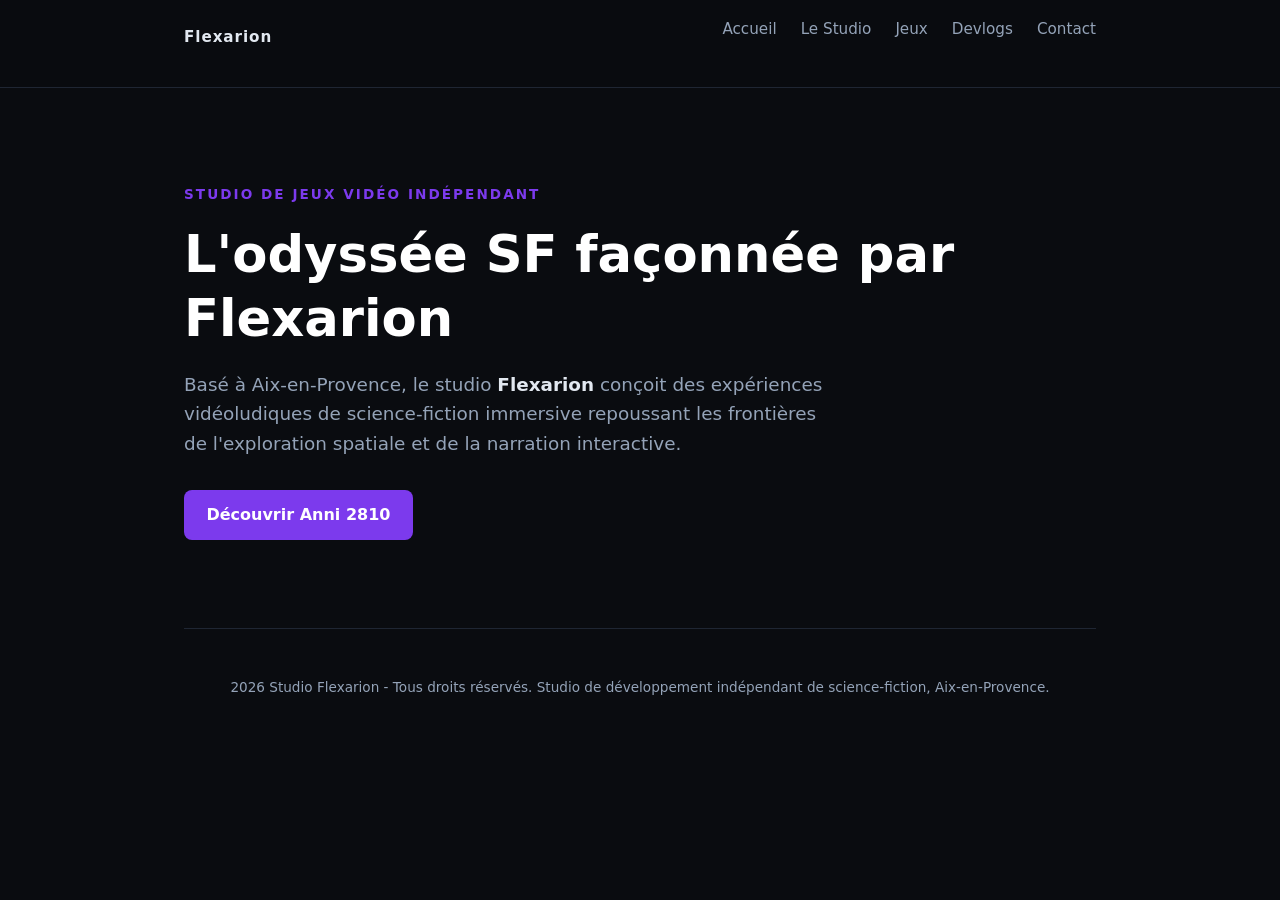
==== index.html @ 8319ff49 "Ajout Icone Lien Google" ====
<!DOCTYPE html>
<html lang="fr">
<head>
    <meta charset="UTF-8">
    <meta name="viewport" content="width=device-width, initial-scale=1.0">
    <script defer src="https://cloud.umami.is/script.js" data-website-id="3bf3efef-8e42-4990-b7cd-e7f1e8b1d31f"></script>
    <title>Flexarion | Studio Indépendant de Jeux Vidéo de Science-Fiction à Aix-en-Provence</title>
    <link rel="icon" type="image/x-icon" href="/favicon.ico" sizes="96x96>
    <link rel="apple-touch-icon" href="/favicon.ico">
    <meta name="description" content="Flexarion conçoit des expériences vidéoludiques de science-fiction immersive repoussant les frontières de l'exploration spatiale.">
    <script type="application/ld+json">
    {
    "@context": "https://schema.org",
    "@type": "Organization",
    "name": "Flexarion",
    "url": "https://flexarion-studio.fr",
    "description": "Studio indépendant de jeux vidéo de science-fiction basé à Aix-en-Provence.",
    "address": {
        "@type": "PostalAddress",
        "addressLocality": "Aix-en-Provence",
        "postalCode": "13100",
        "addressCountry": "FR"
    }
    }
</script>
    <link rel="stylesheet" href="style.css?v=1">
</head>
<body>

    <header>
        <nav>
            <p class="logo"><a href="index.html"><strong>Flexarion</strong></a></p>
            <ul>
                <li><a href="index.html">Accueil</a></li>
                <li><a href="studio.html">Le Studio</a></li>
                <li><a href="jeux.html">Jeux</a></li>
                <li><a href="devlogs.html">Devlogs</a></li>
                <li><a href="contact.html">Contact</a></li>
            </ul>
        </nav>
    </header>

    <main>
        <section id="accueil">
            <p class="tagline">Studio de jeux vidéo indépendant</p>
            <h1>L'odyssée SF façonnée par Flexarion</h1>
            <p>Basé à Aix-en-Provence, le studio <strong>Flexarion</strong> conçoit des expériences vidéoludiques de science-fiction immersive repoussant les frontières de l'exploration spatiale et de la narration interactive.</p>
            <p><a href="jeux.html" class="btn">Découvrir Anni 2810</a></p>
        </section>
    </main>

    <footer>
        <p>2026 Studio Flexarion - Tous droits réservés. Studio de développement indépendant de science-fiction, Aix-en-Provence.</p>
    </footer>

</body>
</html>
---- style.css ----
:root {
    --bg-dark: #0a0c10;
    --bg-surface: #12161f;
    --border-color: #1f2633;
    --text-main: #e2e8f0;
    --text-muted: #94a3b8;
    --accent: #7c3aed;         /* Violet foncé */
    --accent-hover: #6d28d9;   /* Nuance encore plus sombre au survol */
    --radius: 8px;
    --max-w: 960px;
}

* {
    box-sizing: border-box;
    margin: 0;
    padding: 0;
}

html {
    scroll-behavior: smooth;
}

body {
    background-color: var(--bg-dark);
    color: var(--text-main);
    font-family: system-ui, -apple-system, BlinkMacSystemFont, "Segoe UI", Roboto, sans-serif;
    line-height: 1.6;
}

/* Header & Navigation */
header {
    position: sticky;
    top: 0;
    background: rgba(10, 12, 16, 0.85);
    backdrop-filter: blur(8px);
    border-bottom: 1px solid var(--border-color);
    z-index: 100;
}

nav {
    max-width: var(--max-w);
    margin: 0 auto;
    padding: 1rem 1.5rem;
    display: flex;
    justify-content: space-between;
    align-items: center;
    flex-wrap: wrap;
    gap: 1rem;
}

.logo {
    letter-spacing: 0.05em;
    font-size: 1.15rem;
}

nav ul {
    display: flex;
    list-style: none;
    gap: 1.5rem;
}

nav a {
    color: var(--text-muted);
    text-decoration: none;
    font-size: 0.95rem;
    transition: color 0.2s ease;
}

nav a:hover {
    color: var(--accent);
}

/* Layout général */
main {
    max-width: var(--max-w);
    margin: 0 auto;
    padding: 0 1.5rem;
}

section {
    padding: 4.5rem 0;
    border-bottom: 1px solid var(--border-color);
}

h1, h2, h3, h4 {
    color: #fff;
    font-weight: 600;
    line-height: 1.25;
}

h2 {
    font-size: 1.85rem;
    margin-bottom: 2rem;
    letter-spacing: -0.01em;
}

h3 {
    font-size: 1.3rem;
    margin-bottom: 0.75rem;
}

h4 {
    font-size: 1.05rem;
    margin: 1.5rem 0 0.5rem;
}

p {
    color: var(--text-muted);
    margin-bottom: 1rem;
}

p strong {
    color: var(--text-main);
}

ul {
    color: var(--text-muted);
    padding-left: 1.25rem;
    margin-bottom: 1.5rem;
}

li {
    margin-bottom: 0.35rem;
}

li strong {
    color: var(--text-main);
}

/* Hero Section (#accueil) */
#accueil {
    padding: 6rem 0 4.5rem;
}

.tagline {
    text-transform: uppercase;
    font-size: 0.85rem;
    letter-spacing: 0.15em;
    color: var(--accent);
    font-weight: 600;
}

#accueil h1 {
    font-size: clamp(2.2rem, 5vw, 3.2rem);
    margin: 0.5rem 0 1.25rem;
}

#accueil p:nth-of-type(2) {
    font-size: 1.15rem;
    max-width: 650px;
    margin-bottom: 2rem;
}

/* Boutons */
.btn {
    display: inline-block;
    background-color: var(--accent);
    color: #ffffff;
    font-weight: 600;
    padding: 0.75rem 1.4rem;
    border-radius: var(--radius);
    text-decoration: none;
    transition: background-color 0.2s ease, transform 0.15s ease;
}

.btn:hover {
    background-color: var(--accent-hover);
    transform: translateY(-1px);
}

/* Grilles & Cartes */
.grid {
    display: grid;
    grid-template-columns: repeat(auto-fit, minmax(280px, 1fr));
    gap: 1.5rem;
}

.card {
    background-color: var(--bg-surface);
    border: 1px solid var(--border-color);
    border-radius: var(--radius);
    padding: 1.75rem;
}

.card-stack {
    margin-bottom: 1.5rem;
}

/* Devlogs */
#devlogs article header {
    position: static;
    background: transparent;
    border: none;
    padding: 0;
    margin-bottom: 0.75rem;
}

#devlogs small {
    color: var(--accent);
    font-size: 0.8rem;
    text-transform: uppercase;
    letter-spacing: 0.05em;
}

/* Footer */
footer {
    max-width: var(--max-w);
    margin: 0 auto;
    padding: 3rem 1.5rem;
    text-align: center;
    font-size: 0.85rem;
}

.logo a {
    color: inherit;
    text-decoration: none;
}
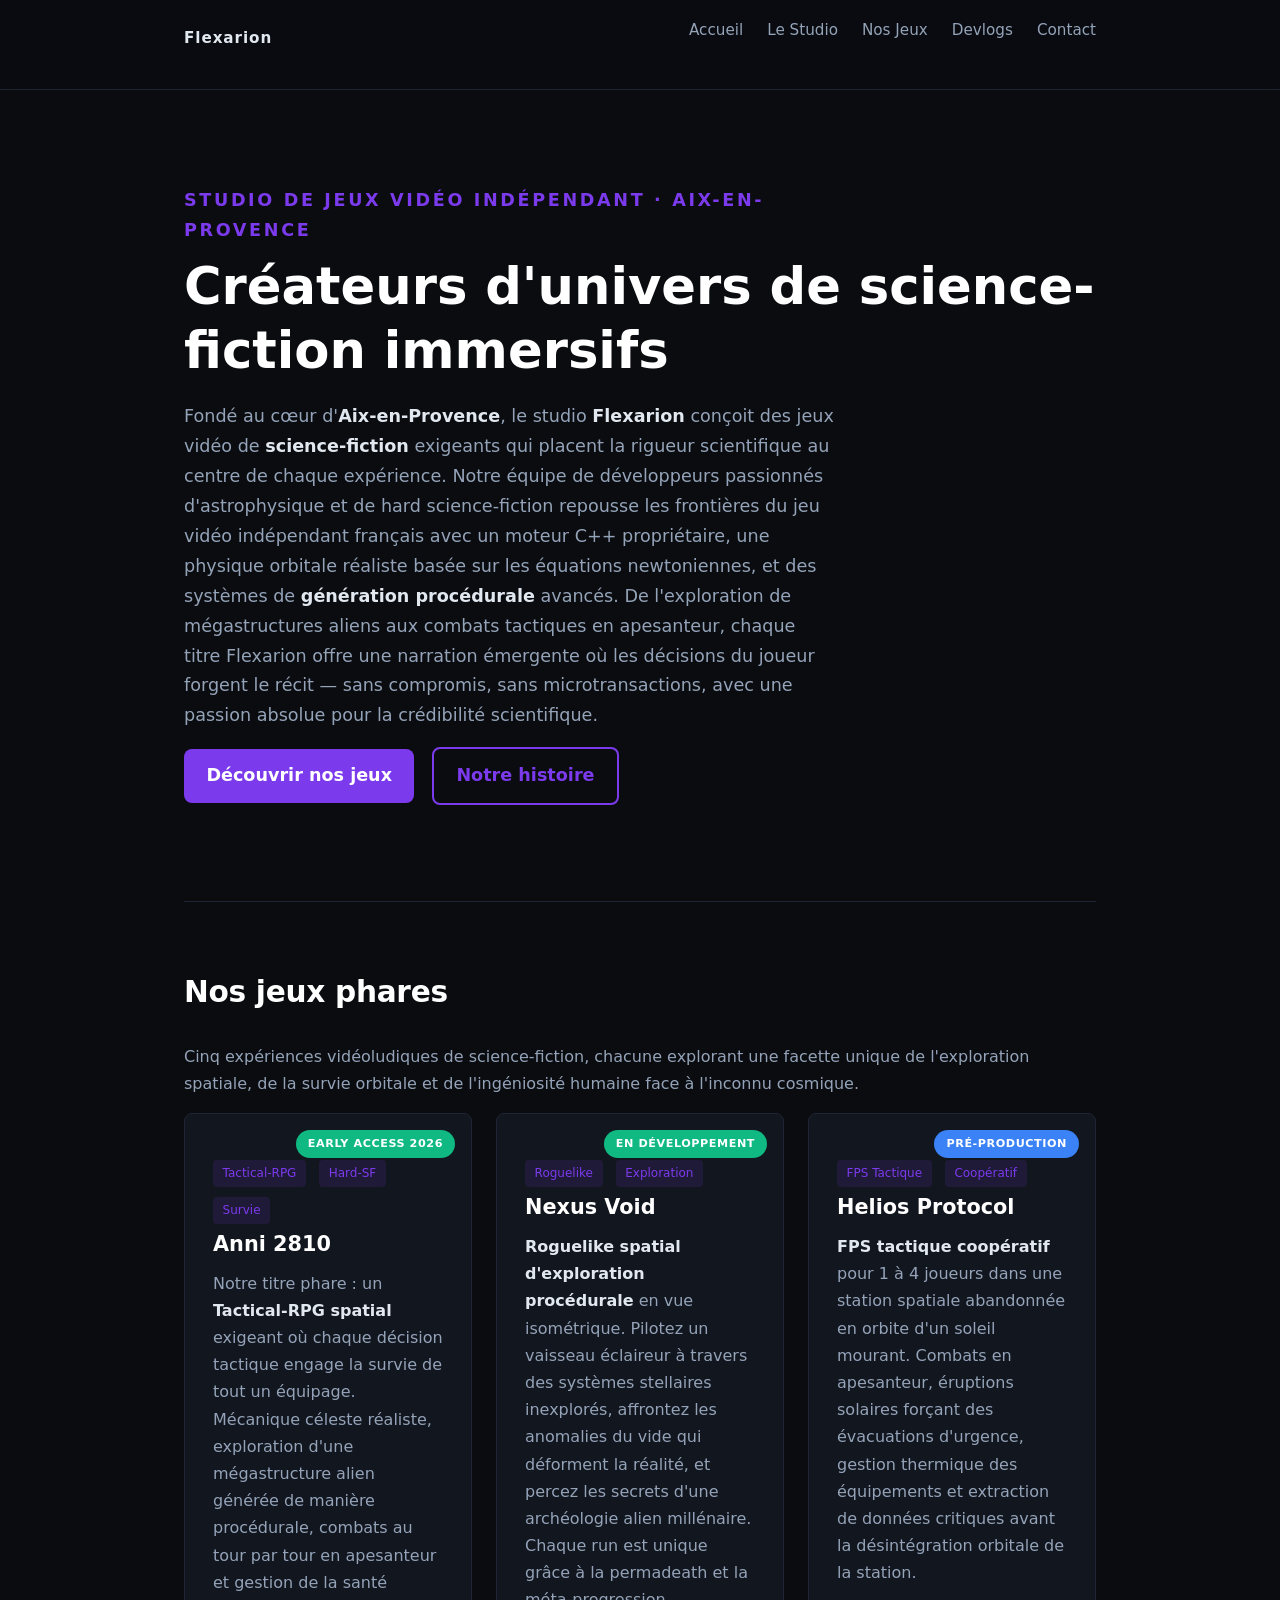
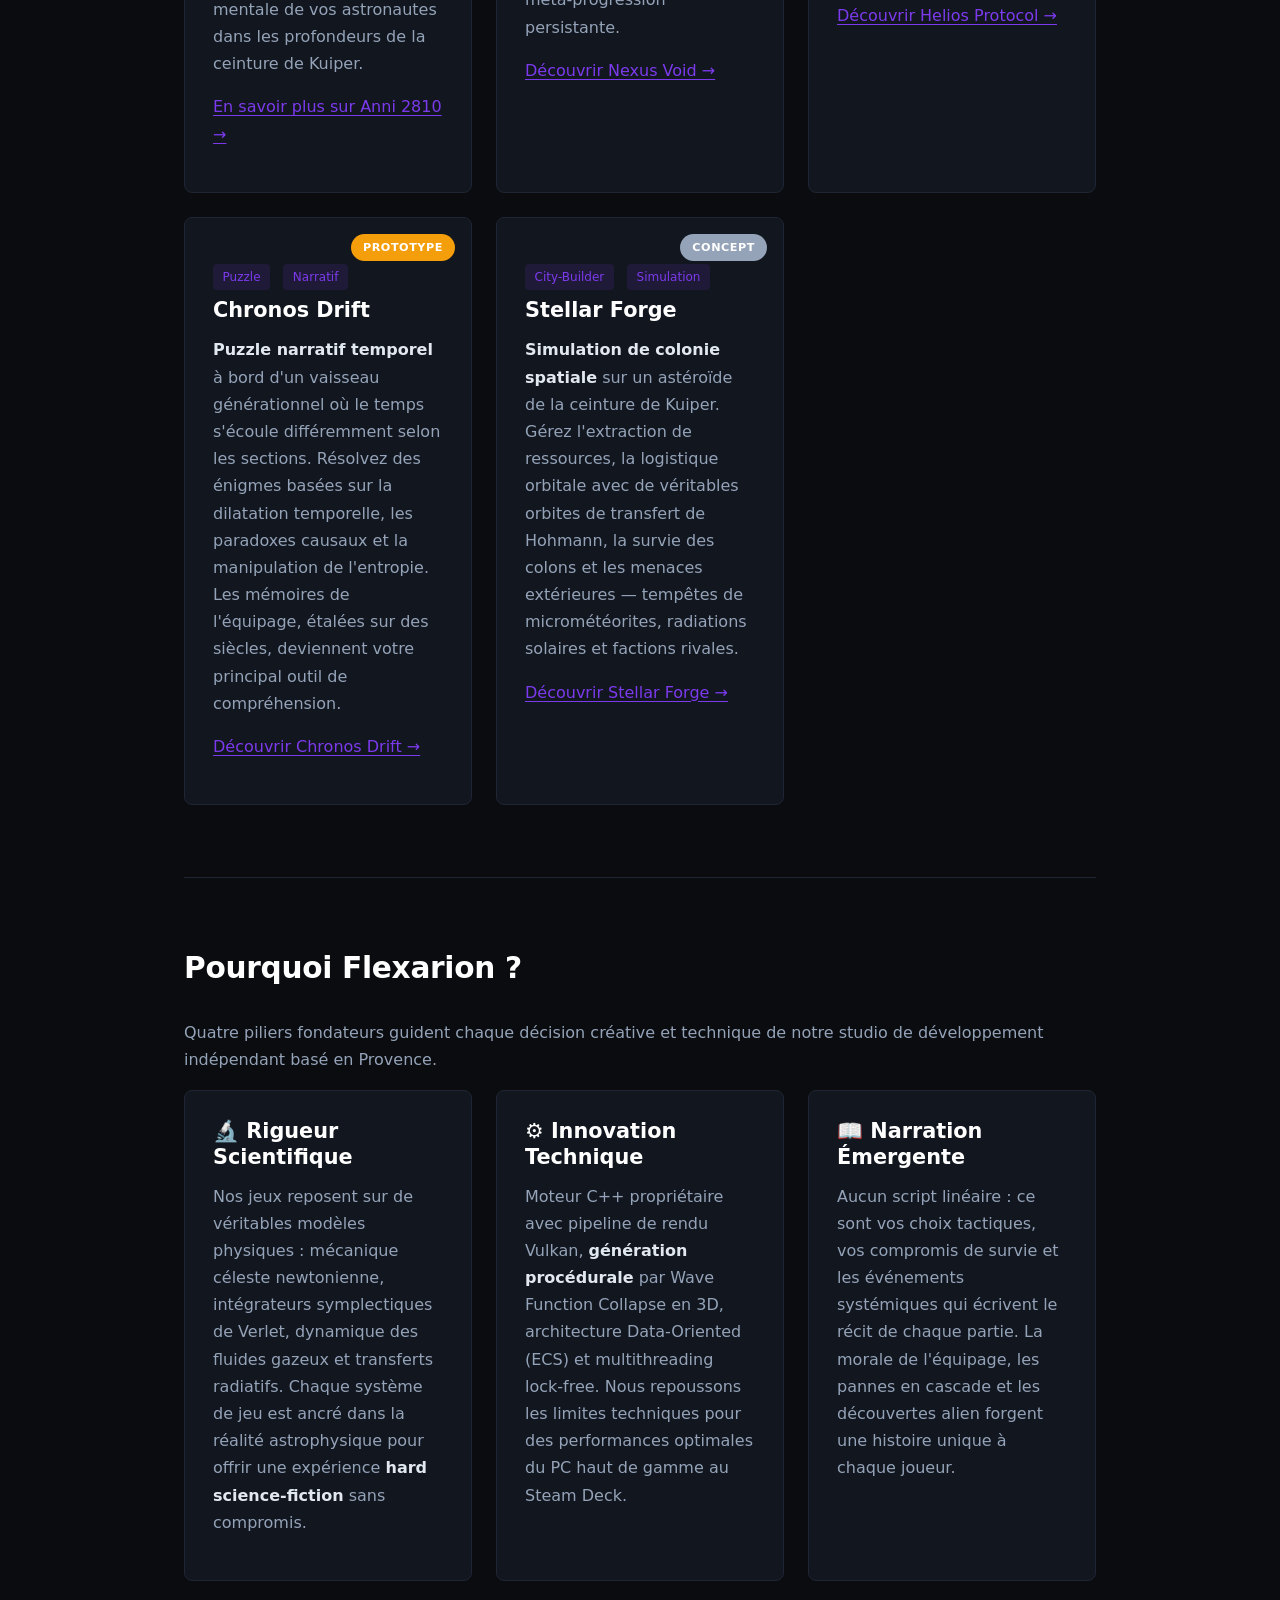
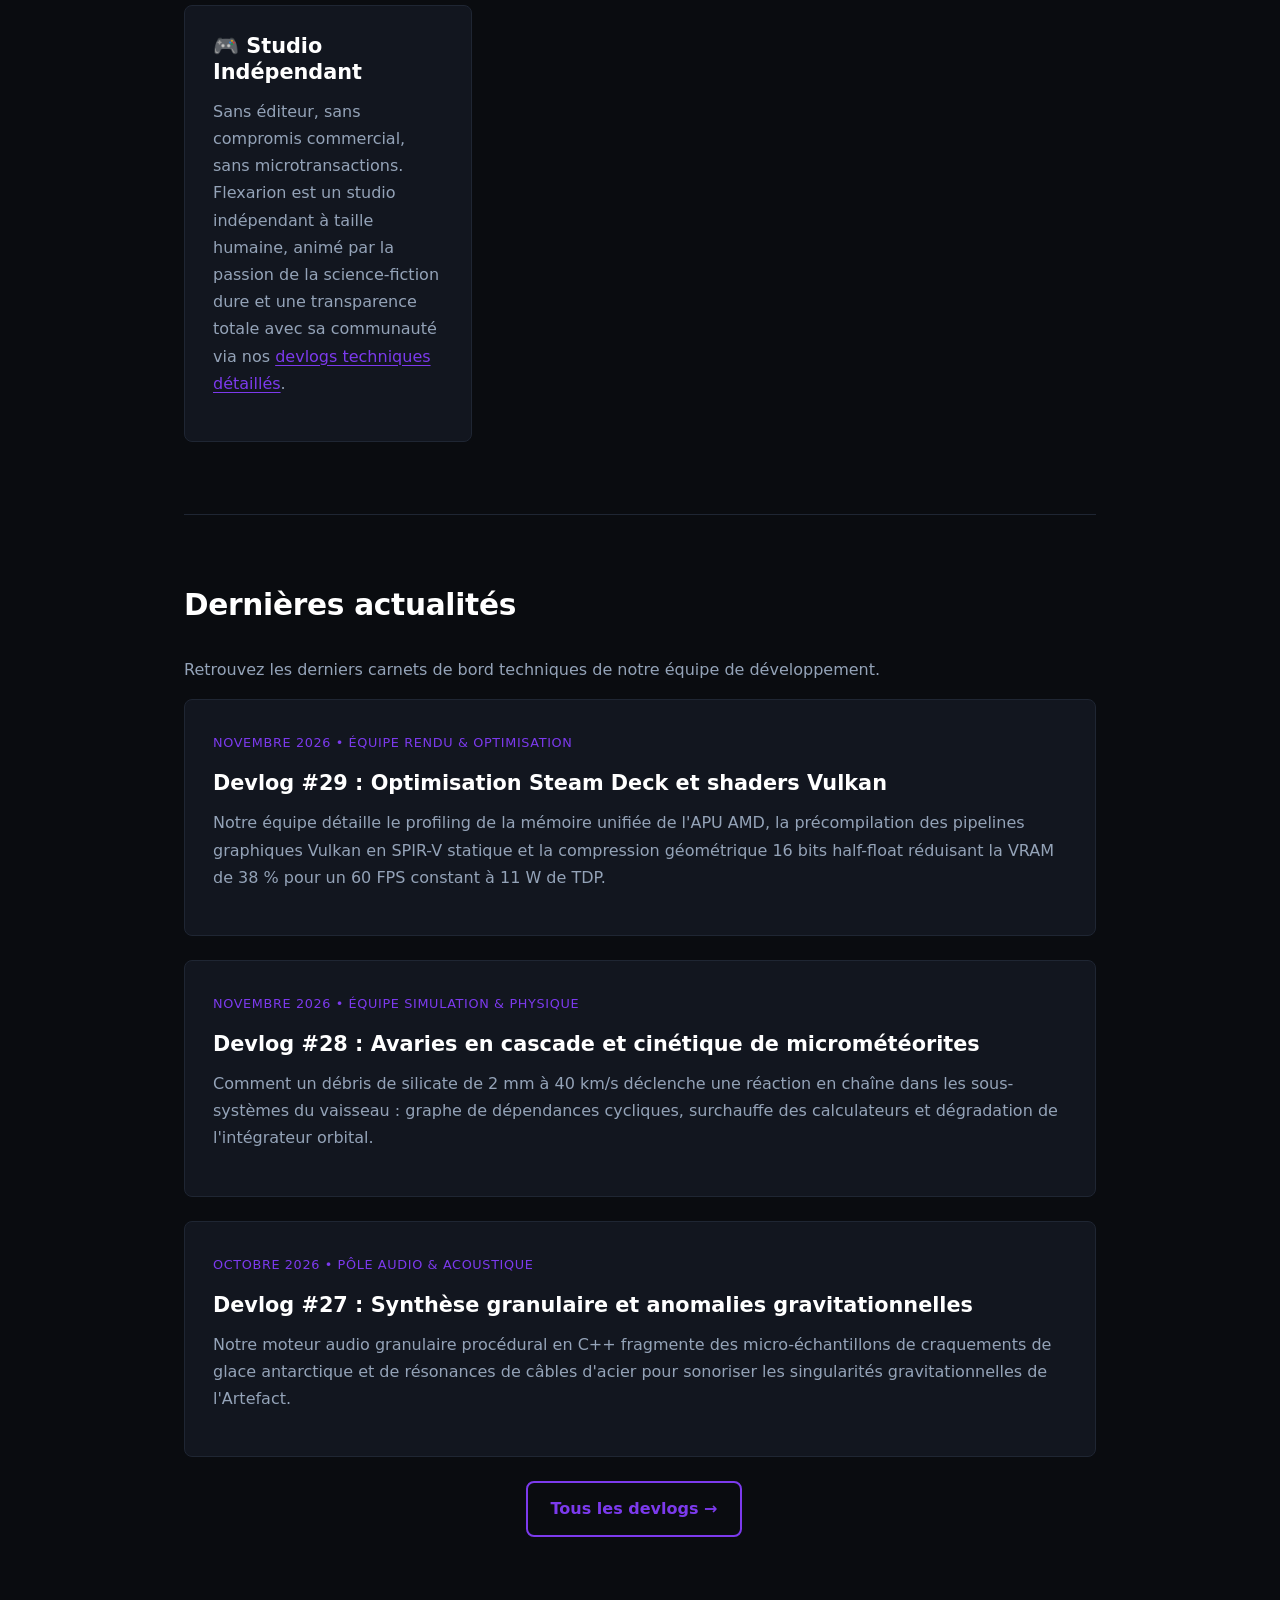
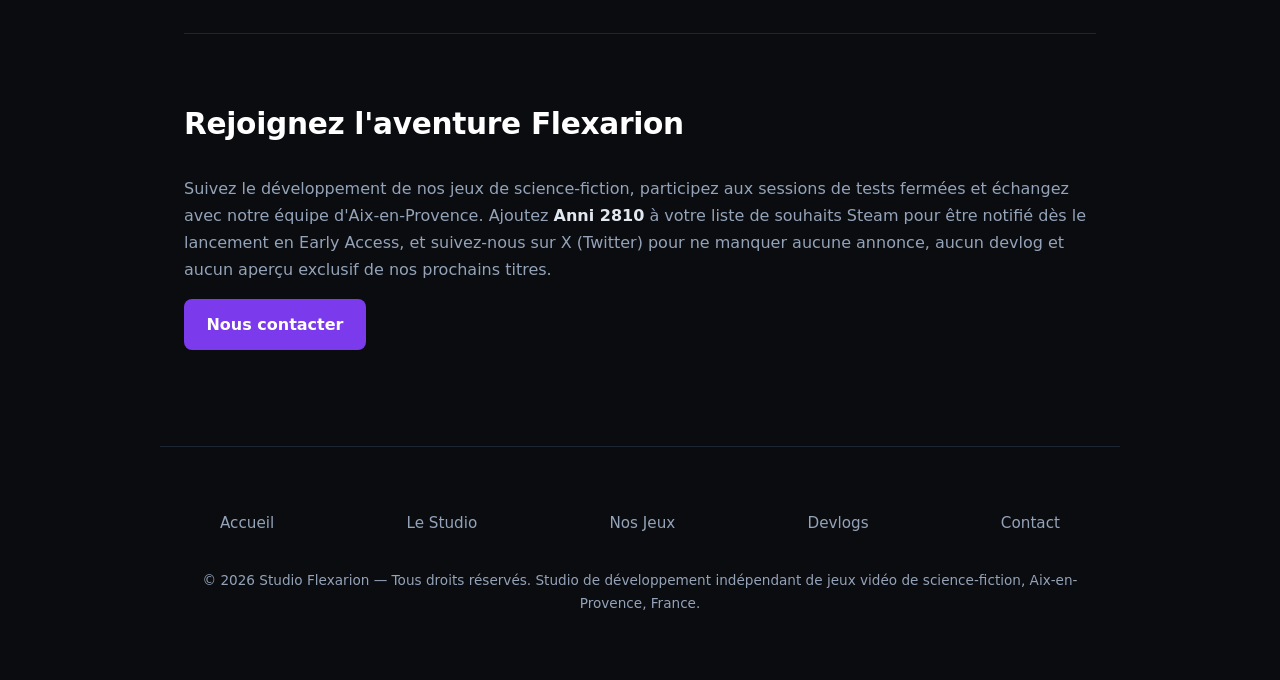
==== commit 231903ae: "Projet Oblitération PHASE II" ====
--- a/index.html
+++ b/index.html
@@ -4,36 +4,79 @@
     <meta charset="UTF-8">
     <meta name="viewport" content="width=device-width, initial-scale=1.0">
     <script defer src="https://cloud.umami.is/script.js" data-website-id="3bf3efef-8e42-4990-b7cd-e7f1e8b1d31f"></script>
-    <title>Flexarion | Studio Indépendant de Jeux Vidéo de Science-Fiction à Aix-en-Provence</title>
-    <link rel="icon" type="image/x-icon" href="/favicon.ico" sizes="96x96>
-    <link rel="apple-touch-icon" href="/favicon.ico">
-    <meta name="description" content="Flexarion conçoit des expériences vidéoludiques de science-fiction immersive repoussant les frontières de l'exploration spatiale.">
+    <title>Flexarion | Studio Indépendant de Jeux Vidéo Science-Fiction | Aix-en-Provence</title>
+    <link rel="icon" type="image/png" href="assets/images/favicon.png">
+    <meta name="description" content="Flexarion est un studio indépendant de jeux vidéo de science-fiction basé à Aix-en-Provence. Découvrez Anni 2810, Nexus Void, Helios Protocol et nos autres jeux Hard-SF.">
+    <meta property="og:title" content="Flexarion | Studio Indépendant de Jeux Vidéo Science-Fiction">
+    <meta property="og:description" content="Studio indépendant français créant des jeux vidéo de science-fiction immersifs avec physique réaliste et génération procédurale.">
+    <meta property="og:type" content="website">
+    <meta property="og:url" content="https://flexarion-studio.fr/">
+    <meta property="og:image" content="https://flexarion-studio.fr/assets/images/screenshot.jpg">
+    <meta property="og:locale" content="fr_FR">
+    <meta property="og:site_name" content="Flexarion">
+    <meta name="twitter:card" content="summary_large_image">
+    <meta name="twitter:title" content="Flexarion | Studio Indépendant de Jeux Vidéo Science-Fiction">
+    <meta name="twitter:description" content="Studio indépendant français créant des jeux de science-fiction immersifs. Physique réaliste, narration émergente, Aix-en-Provence.">
+    <meta name="twitter:image" content="https://flexarion-studio.fr/assets/images/screenshot.jpg">
     <script type="application/ld+json">
+    [{
+        "@context": "https://schema.org",
+        "@type": "Organization",
+        "name": "Flexarion",
+        "url": "https://flexarion-studio.fr",
+        "logo": "https://flexarion-studio.fr/assets/images/favicon.png",
+        "description": "Studio indépendant de jeux vidéo de science-fiction basé à Aix-en-Provence, France.",
+        "address": {
+            "@type": "PostalAddress",
+            "addressLocality": "Aix-en-Provence",
+            "postalCode": "13100",
+            "addressCountry": "FR"
+        },
+        "sameAs": ["https://twitter.com/FlexarionStudio"],
+        "contactPoint": {
+            "@type": "ContactPoint",
+            "email": "contact@flexarion-studio.fr",
+            "contactType": "customer service"
+        }
+    },
     {
-    "@context": "https://schema.org",
-    "@type": "Organization",
-    "name": "Flexarion",
-    "url": "https://flexarion-studio.fr",
-    "description": "Studio indépendant de jeux vidéo de science-fiction basé à Aix-en-Provence.",
-    "address": {
-        "@type": "PostalAddress",
-        "addressLocality": "Aix-en-Provence",
-        "postalCode": "13100",
-        "addressCountry": "FR"
-    }
-    }
-</script>
-    <link rel="stylesheet" href="style.css?v=1">
+        "@context": "https://schema.org",
+        "@type": "WebSite",
+        "name": "Flexarion",
+        "url": "https://flexarion-studio.fr",
+        "potentialAction": {
+            "@type": "SearchAction",
+            "target": "https://flexarion-studio.fr/?q={search_term_string}",
+            "query-input": "required name=search_term_string"
+        }
+    },
+    {
+        "@context": "https://schema.org",
+        "@type": "ItemList",
+        "name": "Jeux Flexarion",
+        "itemListElement": [
+            {"@type": "ListItem", "position": 1, "name": "Anni 2810", "url": "https://flexarion-studio.fr/jeux.html#anni-2810"},
+            {"@type": "ListItem", "position": 2, "name": "Nexus Void", "url": "https://flexarion-studio.fr/jeux.html#nexus-void"},
+            {"@type": "ListItem", "position": 3, "name": "Helios Protocol", "url": "https://flexarion-studio.fr/jeux.html#helios-protocol"},
+            {"@type": "ListItem", "position": 4, "name": "Chronos Drift", "url": "https://flexarion-studio.fr/jeux.html#chronos-drift"},
+            {"@type": "ListItem", "position": 5, "name": "Stellar Forge", "url": "https://flexarion-studio.fr/jeux.html#stellar-forge"}
+        ]
+    }]
+    </script>
+    <link rel="stylesheet" href="assets/stylesheets/style.css?v=3">
+    <link rel="canonical" href="https://flexarion-studio.fr/">
+    <link rel="alternate" hreflang="fr-fr" href="https://flexarion-studio.fr/">
 </head>
 <body>
 
     <header>
         <nav>
             <p class="logo"><a href="index.html"><strong>Flexarion</strong></a></p>
+            <button class="menu-toggle" aria-label="Menu" aria-expanded="false"><span></span><span></span><span></span></button>
             <ul>
                 <li><a href="index.html">Accueil</a></li>
                 <li><a href="studio.html">Le Studio</a></li>
-                <li><a href="jeux.html">Jeux</a></li>
+                <li><a href="jeux.html">Nos Jeux</a></li>
                 <li><a href="devlogs.html">Devlogs</a></li>
                 <li><a href="contact.html">Contact</a></li>
             </ul>
@@ -41,17 +84,141 @@
     </header>
 
     <main>
+        <!-- ═══════ HERO ═══════ -->
         <section id="accueil">
-            <p class="tagline">Studio de jeux vidéo indépendant</p>
-            <h1>L'odyssée SF façonnée par Flexarion</h1>
-            <p>Basé à Aix-en-Provence, le studio <strong>Flexarion</strong> conçoit des expériences vidéoludiques de science-fiction immersive repoussant les frontières de l'exploration spatiale et de la narration interactive.</p>
-            <p><a href="jeux.html" class="btn">Découvrir Anni 2810</a></p>
+            <p class="tagline">Studio de jeux vidéo indépendant · Aix-en-Provence</p>
+            <h1>Créateurs d'univers de science-fiction immersifs</h1>
+            <p>Fondé au cœur d'<strong>Aix-en-Provence</strong>, le studio <strong>Flexarion</strong> conçoit des jeux vidéo de <strong>science-fiction</strong> exigeants qui placent la rigueur scientifique au centre de chaque expérience. Notre équipe de développeurs passionnés d'astrophysique et de hard science-fiction repousse les frontières du jeu vidéo indépendant français avec un moteur C++ propriétaire, une physique orbitale réaliste basée sur les équations newtoniennes, et des systèmes de <strong>génération procédurale</strong> avancés. De l'exploration de mégastructures aliens aux combats tactiques en apesanteur, chaque titre Flexarion offre une narration émergente où les décisions du joueur forgent le récit — sans compromis, sans microtransactions, avec une passion absolue pour la crédibilité scientifique.</p>
+            <p>
+                <a href="jeux.html" class="btn">Découvrir nos jeux</a>
+                <a href="studio.html" class="btn btn-secondary">Notre histoire</a>
+            </p>
+        </section>
+
+        <!-- ═══════ JEUX PHARES ═══════ -->
+        <section id="jeux-phares">
+            <h2>Nos jeux phares</h2>
+            <p>Cinq expériences vidéoludiques de science-fiction, chacune explorant une facette unique de l'exploration spatiale, de la survie orbitale et de l'ingéniosité humaine face à l'inconnu cosmique.</p>
+            <div class="grid">
+
+                <article class="card game-card">
+                    <span class="status-badge" style="background:var(--success)">Early Access 2026</span>
+                    <span class="genre-tag">Tactical-RPG</span>
+                    <span class="genre-tag">Hard-SF</span>
+                    <span class="genre-tag">Survie</span>
+                    <h3>Anni 2810</h3>
+                    <p>Notre titre phare : un <strong>Tactical-RPG spatial</strong> exigeant où chaque décision tactique engage la survie de tout un équipage. Mécanique céleste réaliste, exploration d'une mégastructure alien générée de manière procédurale, combats au tour par tour en apesanteur et gestion de la santé mentale de vos astronautes dans les profondeurs de la ceinture de Kuiper.</p>
+                    <p><a href="jeux.html#anni-2810">En savoir plus sur Anni 2810 →</a></p>
+                </article>
+
+                <article class="card game-card">
+                    <span class="status-badge" style="background:var(--success)">En développement</span>
+                    <span class="genre-tag">Roguelike</span>
+                    <span class="genre-tag">Exploration</span>
+                    <h3>Nexus Void</h3>
+                    <p><strong>Roguelike spatial d'exploration procédurale</strong> en vue isométrique. Pilotez un vaisseau éclaireur à travers des systèmes stellaires inexplorés, affrontez les anomalies du vide qui déforment la réalité, et percez les secrets d'une archéologie alien millénaire. Chaque run est unique grâce à la permadeath et la méta-progression persistante.</p>
+                    <p><a href="jeux.html#nexus-void">Découvrir Nexus Void →</a></p>
+                </article>
+
+                <article class="card game-card">
+                    <span class="status-badge" style="background:var(--info)">Pré-production</span>
+                    <span class="genre-tag">FPS Tactique</span>
+                    <span class="genre-tag">Coopératif</span>
+                    <h3>Helios Protocol</h3>
+                    <p><strong>FPS tactique coopératif</strong> pour 1 à 4 joueurs dans une station spatiale abandonnée en orbite d'un soleil mourant. Combats en apesanteur, éruptions solaires forçant des évacuations d'urgence, gestion thermique des équipements et extraction de données critiques avant la désintégration orbitale de la station.</p>
+                    <p><a href="jeux.html#helios-protocol">Découvrir Helios Protocol →</a></p>
+                </article>
+
+                <article class="card game-card">
+                    <span class="status-badge" style="background:var(--warning)">Prototype</span>
+                    <span class="genre-tag">Puzzle</span>
+                    <span class="genre-tag">Narratif</span>
+                    <h3>Chronos Drift</h3>
+                    <p><strong>Puzzle narratif temporel</strong> à bord d'un vaisseau générationnel où le temps s'écoule différemment selon les sections. Résolvez des énigmes basées sur la dilatation temporelle, les paradoxes causaux et la manipulation de l'entropie. Les mémoires de l'équipage, étalées sur des siècles, deviennent votre principal outil de compréhension.</p>
+                    <p><a href="jeux.html#chronos-drift">Découvrir Chronos Drift →</a></p>
+                </article>
+
+                <article class="card game-card">
+                    <span class="status-badge" style="background:var(--text-muted)">Concept</span>
+                    <span class="genre-tag">City-Builder</span>
+                    <span class="genre-tag">Simulation</span>
+                    <h3>Stellar Forge</h3>
+                    <p><strong>Simulation de colonie spatiale</strong> sur un astéroïde de la ceinture de Kuiper. Gérez l'extraction de ressources, la logistique orbitale avec de véritables orbites de transfert de Hohmann, la survie des colons et les menaces extérieures — tempêtes de micrométéorites, radiations solaires et factions rivales.</p>
+                    <p><a href="jeux.html#stellar-forge">Découvrir Stellar Forge →</a></p>
+                </article>
+
+            </div>
+        </section>
+
+        <!-- ═══════ POURQUOI FLEXARION ═══════ -->
+        <section id="pourquoi-flexarion">
+            <h2>Pourquoi Flexarion ?</h2>
+            <p>Quatre piliers fondateurs guident chaque décision créative et technique de notre studio de développement indépendant basé en Provence.</p>
+            <div class="grid">
+                <article class="card">
+                    <h3>🔬 Rigueur Scientifique</h3>
+                    <p>Nos jeux reposent sur de véritables modèles physiques : mécanique céleste newtonienne, intégrateurs symplectiques de Verlet, dynamique des fluides gazeux et transferts radiatifs. Chaque système de jeu est ancré dans la réalité astrophysique pour offrir une expérience <strong>hard science-fiction</strong> sans compromis.</p>
+                </article>
+                <article class="card">
+                    <h3>⚙️ Innovation Technique</h3>
+                    <p>Moteur C++ propriétaire avec pipeline de rendu Vulkan, <strong>génération procédurale</strong> par Wave Function Collapse en 3D, architecture Data-Oriented (ECS) et multithreading lock-free. Nous repoussons les limites techniques pour des performances optimales du PC haut de gamme au Steam Deck.</p>
+                </article>
+                <article class="card">
+                    <h3>📖 Narration Émergente</h3>
+                    <p>Aucun script linéaire : ce sont vos choix tactiques, vos compromis de survie et les événements systémiques qui écrivent le récit de chaque partie. La morale de l'équipage, les pannes en cascade et les découvertes alien forgent une histoire unique à chaque joueur.</p>
+                </article>
+                <article class="card">
+                    <h3>🎮 Studio Indépendant</h3>
+                    <p>Sans éditeur, sans compromis commercial, sans microtransactions. Flexarion est un studio indépendant à taille humaine, animé par la passion de la science-fiction dure et une transparence totale avec sa communauté via nos <a href="devlogs.html">devlogs techniques détaillés</a>.</p>
+                </article>
+            </div>
+        </section>
+
+        <!-- ═══════ ACTUALITÉS ═══════ -->
+        <section id="actualites">
+            <h2>Dernières actualités</h2>
+            <p>Retrouvez les derniers carnets de bord techniques de notre équipe de développement.</p>
+
+            <article class="card card-stack">
+                <p><small class="text-accent" style="text-transform:uppercase;letter-spacing:0.05em;font-size:0.8rem">Novembre 2026 • Équipe Rendu & Optimisation</small></p>
+                <h3>Devlog #29 : Optimisation Steam Deck et shaders Vulkan</h3>
+                <p>Notre équipe détaille le profiling de la mémoire unifiée de l'APU AMD, la précompilation des pipelines graphiques Vulkan en SPIR-V statique et la compression géométrique 16 bits half-float réduisant la VRAM de 38 % pour un 60 FPS constant à 11 W de TDP.</p>
+            </article>
+
+            <article class="card card-stack">
+                <p><small class="text-accent" style="text-transform:uppercase;letter-spacing:0.05em;font-size:0.8rem">Novembre 2026 • Équipe Simulation & Physique</small></p>
+                <h3>Devlog #28 : Avaries en cascade et cinétique de micrométéorites</h3>
+                <p>Comment un débris de silicate de 2 mm à 40 km/s déclenche une réaction en chaîne dans les sous-systèmes du vaisseau : graphe de dépendances cycliques, surchauffe des calculateurs et dégradation de l'intégrateur orbital.</p>
+            </article>
+
+            <article class="card card-stack">
+                <p><small class="text-accent" style="text-transform:uppercase;letter-spacing:0.05em;font-size:0.8rem">Octobre 2026 • Pôle Audio & Acoustique</small></p>
+                <h3>Devlog #27 : Synthèse granulaire et anomalies gravitationnelles</h3>
+                <p>Notre moteur audio granulaire procédural en C++ fragmente des micro-échantillons de craquements de glace antarctique et de résonances de câbles d'acier pour sonoriser les singularités gravitationnelles de l'Artefact.</p>
+            </article>
+
+            <p class="text-center"><a href="devlogs.html" class="btn btn-secondary">Tous les devlogs →</a></p>
+        </section>
+
+        <!-- ═══════ REJOINDRE ═══════ -->
+        <section id="rejoindre">
+            <h2>Rejoignez l'aventure Flexarion</h2>
+            <p>Suivez le développement de nos jeux de science-fiction, participez aux sessions de tests fermées et échangez avec notre équipe d'Aix-en-Provence. Ajoutez <strong>Anni 2810</strong> à votre liste de souhaits Steam pour être notifié dès le lancement en Early Access, et suivez-nous sur X (Twitter) pour ne manquer aucune annonce, aucun devlog et aucun aperçu exclusif de nos prochains titres.</p>
+            <p><a href="contact.html" class="btn">Nous contacter</a></p>
         </section>
     </main>
 
     <footer>
-        <p>2026 Studio Flexarion - Tous droits réservés. Studio de développement indépendant de science-fiction, Aix-en-Provence.</p>
+        <nav aria-label="Pied de page">
+            <a href="index.html">Accueil</a>
+            <a href="studio.html">Le Studio</a>
+            <a href="jeux.html">Nos Jeux</a>
+            <a href="devlogs.html">Devlogs</a>
+            <a href="contact.html">Contact</a>
+        </nav>
+        <p>&copy; 2026 Studio Flexarion &mdash; Tous droits réservés. Studio de développement indépendant de jeux vidéo de science-fiction, Aix-en-Provence, France.</p>
     </footer>
 
+    <script>document.querySelector('.menu-toggle').addEventListener('click',function(){this.classList.toggle('active');document.querySelector('nav ul').classList.toggle('nav-open');this.setAttribute('aria-expanded',this.classList.contains('active'))})</script>
 </body>
-</html>+</html>
--- a/assets/stylesheets/style.css
+++ b/assets/stylesheets/style.css
@@ -0,0 +1,346 @@
+/* =========================================================
+   FLEXARION STUDIO — Design System v3
+   Optimisé Core Web Vitals, mobile-first, accessibilité
+   ========================================================= */
+
+:root {
+    --bg-dark: #0a0c10;
+    --bg-surface: #12161f;
+    --border-color: #1f2633;
+    --text-main: #e2e8f0;
+    --text-muted: #94a3b8;
+    --accent: #7c3aed;
+    --accent-hover: #6d28d9;
+    --accent-glow: rgba(124, 58, 237, 0.12);
+    --success: #10b981;
+    --info: #3b82f6;
+    --warning: #f59e0b;
+    --radius: 8px;
+    --max-w: 960px;
+}
+
+/* Reset */
+*, *::before, *::after { box-sizing: border-box; margin: 0; padding: 0; }
+html { scroll-behavior: smooth; }
+
+body {
+    background-color: var(--bg-dark);
+    color: var(--text-main);
+    font-family: system-ui, -apple-system, BlinkMacSystemFont, "Segoe UI", Roboto, sans-serif;
+    line-height: 1.7;
+    -webkit-font-smoothing: antialiased;
+    -moz-osx-font-smoothing: grayscale;
+}
+
+/* ---- Links ---- */
+a { color: var(--accent); text-decoration: underline; text-underline-offset: 3px; text-decoration-skip-ink: auto; transition: color 0.2s ease; }
+a:hover { color: var(--accent-hover); }
+
+/* ---- Header & Navigation ---- */
+header {
+    position: sticky;
+    top: 0;
+    background: rgba(10, 12, 16, 0.88);
+    backdrop-filter: blur(10px);
+    -webkit-backdrop-filter: blur(10px);
+    border-bottom: 1px solid var(--border-color);
+    z-index: 100;
+}
+
+nav {
+    max-width: var(--max-w);
+    margin: 0 auto;
+    padding: 1rem 1.5rem;
+    display: flex;
+    justify-content: space-between;
+    align-items: center;
+    flex-wrap: wrap;
+    gap: 1rem;
+}
+
+.logo { letter-spacing: 0.05em; font-size: 1.15rem; }
+.logo a { color: inherit; text-decoration: none; }
+
+nav ul { display: flex; list-style: none; gap: 1.5rem; }
+nav a { color: var(--text-muted); text-decoration: none; font-size: 0.95rem; transition: color 0.2s ease; }
+nav a:hover { color: var(--accent); }
+
+/* Hamburger menu */
+.menu-toggle {
+    display: none;
+    flex-direction: column;
+    gap: 4px;
+    background: none;
+    border: none;
+    cursor: pointer;
+    padding: 6px;
+    z-index: 101;
+}
+.menu-toggle span {
+    display: block;
+    width: 24px;
+    height: 2px;
+    background: var(--text-main);
+    border-radius: 2px;
+    transition: all 0.3s ease;
+}
+.menu-toggle.active span:nth-child(1) { transform: rotate(45deg) translate(4px, 6px); }
+.menu-toggle.active span:nth-child(2) { opacity: 0; }
+.menu-toggle.active span:nth-child(3) { transform: rotate(-45deg) translate(4px, -6px); }
+
+@media (max-width: 768px) {
+    .menu-toggle { display: flex; }
+    nav ul {
+        display: none;
+        width: 100%;
+        flex-direction: column;
+        gap: 0;
+        padding-top: 1rem;
+    }
+    nav ul.nav-open { display: flex; }
+    nav ul li a {
+        display: block;
+        padding: 0.75rem 0;
+        border-bottom: 1px solid var(--border-color);
+    }
+}
+
+/* ---- Layout ---- */
+main { max-width: var(--max-w); margin: 0 auto; padding: 0 1.5rem; }
+section { padding: 4.5rem 0; border-bottom: 1px solid var(--border-color); }
+section:last-child { border-bottom: none; }
+
+/* ---- Typography ---- */
+h1, h2, h3, h4 { color: #fff; font-weight: 600; line-height: 1.25; }
+h1 { font-size: clamp(2.2rem, 5vw, 3.2rem); }
+h2 { font-size: 1.85rem; margin-bottom: 2rem; letter-spacing: -0.01em; }
+h3 { font-size: 1.3rem; margin-bottom: 0.75rem; }
+h4 { font-size: 1.05rem; margin: 1.5rem 0 0.5rem; }
+
+p { color: var(--text-muted); margin-bottom: 1rem; }
+p strong { color: var(--text-main); }
+
+ul { color: var(--text-muted); padding-left: 1.25rem; margin-bottom: 1.5rem; }
+li { margin-bottom: 0.35rem; }
+li strong { color: var(--text-main); }
+
+/* ---- Hero (#accueil) ---- */
+#accueil { padding: 6rem 0 4.5rem; }
+.tagline {
+    text-transform: uppercase;
+    font-size: 0.85rem;
+    letter-spacing: 0.15em;
+    color: var(--accent);
+    font-weight: 600;
+    margin-bottom: 0.5rem;
+}
+#accueil h1 { margin: 0.5rem 0 1.25rem; }
+#accueil > p { font-size: 1.1rem; max-width: 650px; }
+
+/* ---- Buttons ---- */
+.btn {
+    display: inline-block;
+    background-color: var(--accent);
+    color: #fff;
+    font-weight: 600;
+    padding: 0.75rem 1.4rem;
+    border-radius: var(--radius);
+    text-decoration: none;
+    transition: background-color 0.2s ease, transform 0.15s ease;
+    margin-right: 0.75rem;
+    margin-bottom: 0.5rem;
+}
+.btn:hover { background-color: var(--accent-hover); color: #fff; transform: translateY(-1px); }
+.btn:focus-visible { outline: 2px solid var(--accent); outline-offset: 3px; }
+
+.btn-secondary {
+    background: transparent;
+    border: 2px solid var(--accent);
+    color: var(--accent);
+}
+.btn-secondary:hover { background: var(--accent); color: #fff; }
+
+/* ---- Grid & Cards ---- */
+.grid {
+    display: grid;
+    grid-template-columns: repeat(auto-fit, minmax(280px, 1fr));
+    gap: 1.5rem;
+}
+
+.card {
+    background-color: var(--bg-surface);
+    border: 1px solid var(--border-color);
+    border-radius: var(--radius);
+    padding: 1.75rem;
+    transition: border-color 0.3s ease;
+}
+.card:hover { border-color: var(--accent); }
+.card-stack { margin-bottom: 1.5rem; }
+
+/* Game cards */
+.game-card { position: relative; padding-top: 2.75rem; }
+.status-badge {
+    display: inline-block;
+    font-size: 0.7rem;
+    text-transform: uppercase;
+    letter-spacing: 0.05em;
+    padding: 0.25rem 0.75rem;
+    border-radius: 20px;
+    font-weight: 600;
+    color: #fff;
+    position: absolute;
+    top: 1rem;
+    right: 1rem;
+}
+.genre-tag {
+    display: inline-block;
+    font-size: 0.75rem;
+    padding: 0.2rem 0.6rem;
+    border-radius: 4px;
+    background: var(--accent-glow);
+    color: var(--accent);
+    margin-right: 0.5rem;
+    margin-bottom: 0.5rem;
+    font-weight: 500;
+}
+
+/* ---- Media containers ---- */
+.media-container {
+    margin-bottom: 2rem;
+    border-radius: var(--radius);
+    overflow: hidden;
+    border: 1px solid var(--border-color);
+    background-color: var(--bg-surface);
+}
+.media-container img { width: 100%; height: auto; display: block; }
+.media-container figcaption {
+    padding: 0.75rem 1.25rem;
+    font-size: 0.85rem;
+    color: var(--text-muted);
+    background: rgba(10, 12, 16, 0.75);
+    border-top: 1px solid var(--border-color);
+}
+
+/* ---- Devlogs ---- */
+#devlogs article header {
+    position: static;
+    background: transparent;
+    border: none;
+    padding: 0;
+    margin-bottom: 0.75rem;
+    backdrop-filter: none;
+    -webkit-backdrop-filter: none;
+}
+#devlogs small {
+    color: var(--accent);
+    font-size: 0.8rem;
+    text-transform: uppercase;
+    letter-spacing: 0.05em;
+}
+
+/* ---- FAQ ---- */
+.faq-item {
+    margin-bottom: 1rem;
+    background: var(--bg-surface);
+    border: 1px solid var(--border-color);
+    border-radius: var(--radius);
+    overflow: hidden;
+}
+.faq-item summary {
+    cursor: pointer;
+    font-weight: 600;
+    color: #fff;
+    padding: 1rem 1.5rem;
+    list-style: none;
+    display: flex;
+    justify-content: space-between;
+    align-items: center;
+    transition: background 0.2s;
+}
+.faq-item summary:hover { background: rgba(124, 58, 237, 0.05); }
+.faq-item summary::-webkit-details-marker { display: none; }
+.faq-item summary::after {
+    content: "+";
+    font-size: 1.2rem;
+    color: var(--accent);
+    transition: transform 0.3s;
+    flex-shrink: 0;
+    margin-left: 1rem;
+}
+.faq-item[open] summary::after { content: "\2212"; }
+.faq-content { padding: 0 1.5rem 1.25rem; }
+
+/* ---- Footer ---- */
+footer {
+    max-width: var(--max-w);
+    margin: 0 auto;
+    padding: 3rem 1.5rem;
+    text-align: center;
+    font-size: 0.85rem;
+    border-top: 1px solid var(--border-color);
+}
+footer nav { margin-bottom: 1rem; }
+footer nav a {
+    color: var(--text-muted);
+    text-decoration: none;
+    margin: 0 0.75rem;
+    transition: color 0.2s;
+}
+footer nav a:hover { color: var(--accent); }
+
+/* ---- Utilities ---- */
+.sr-only {
+    position: absolute;
+    width: 1px;
+    height: 1px;
+    padding: 0;
+    margin: -1px;
+    overflow: hidden;
+    clip: rect(0, 0, 0, 0);
+    white-space: nowrap;
+    border: 0;
+}
+.text-accent { color: var(--accent); }
+.text-center { text-align: center; }
+
+code {
+    background: rgba(124, 58, 237, 0.1);
+    padding: 0.15rem 0.4rem;
+    border-radius: 4px;
+    font-size: 0.9em;
+    color: var(--accent);
+}
+
+/* ---- Animations ---- */
+@keyframes fadeInUp {
+    from { opacity: 0; transform: translateY(20px); }
+    to { opacity: 1; transform: translateY(0); }
+}
+.card, .game-card { animation: fadeInUp 0.5s ease both; }
+
+/* ---- Focus ---- */
+:focus-visible { outline: 2px solid var(--accent); outline-offset: 2px; }
+
+/* ---- Reduced motion ---- */
+@media (prefers-reduced-motion: reduce) {
+    *, *::before, *::after {
+        animation-duration: 0.01ms !important;
+        animation-iteration-count: 1 !important;
+        transition-duration: 0.01ms !important;
+    }
+    html { scroll-behavior: auto; }
+}
+
+/* ---- Print ---- */
+@media print {
+    header, footer, .menu-toggle { display: none; }
+    body { background: #fff; color: #000; }
+    .card { border: 1px solid #ccc; background: #f9f9f9; }
+    a { color: #000; text-decoration: underline; }
+}
+
+/* ---- Scrollbar ---- */
+::-webkit-scrollbar { width: 8px; }
+::-webkit-scrollbar-track { background: var(--bg-dark); }
+::-webkit-scrollbar-thumb { background: var(--border-color); border-radius: 4px; }
+::-webkit-scrollbar-thumb:hover { background: var(--accent); }
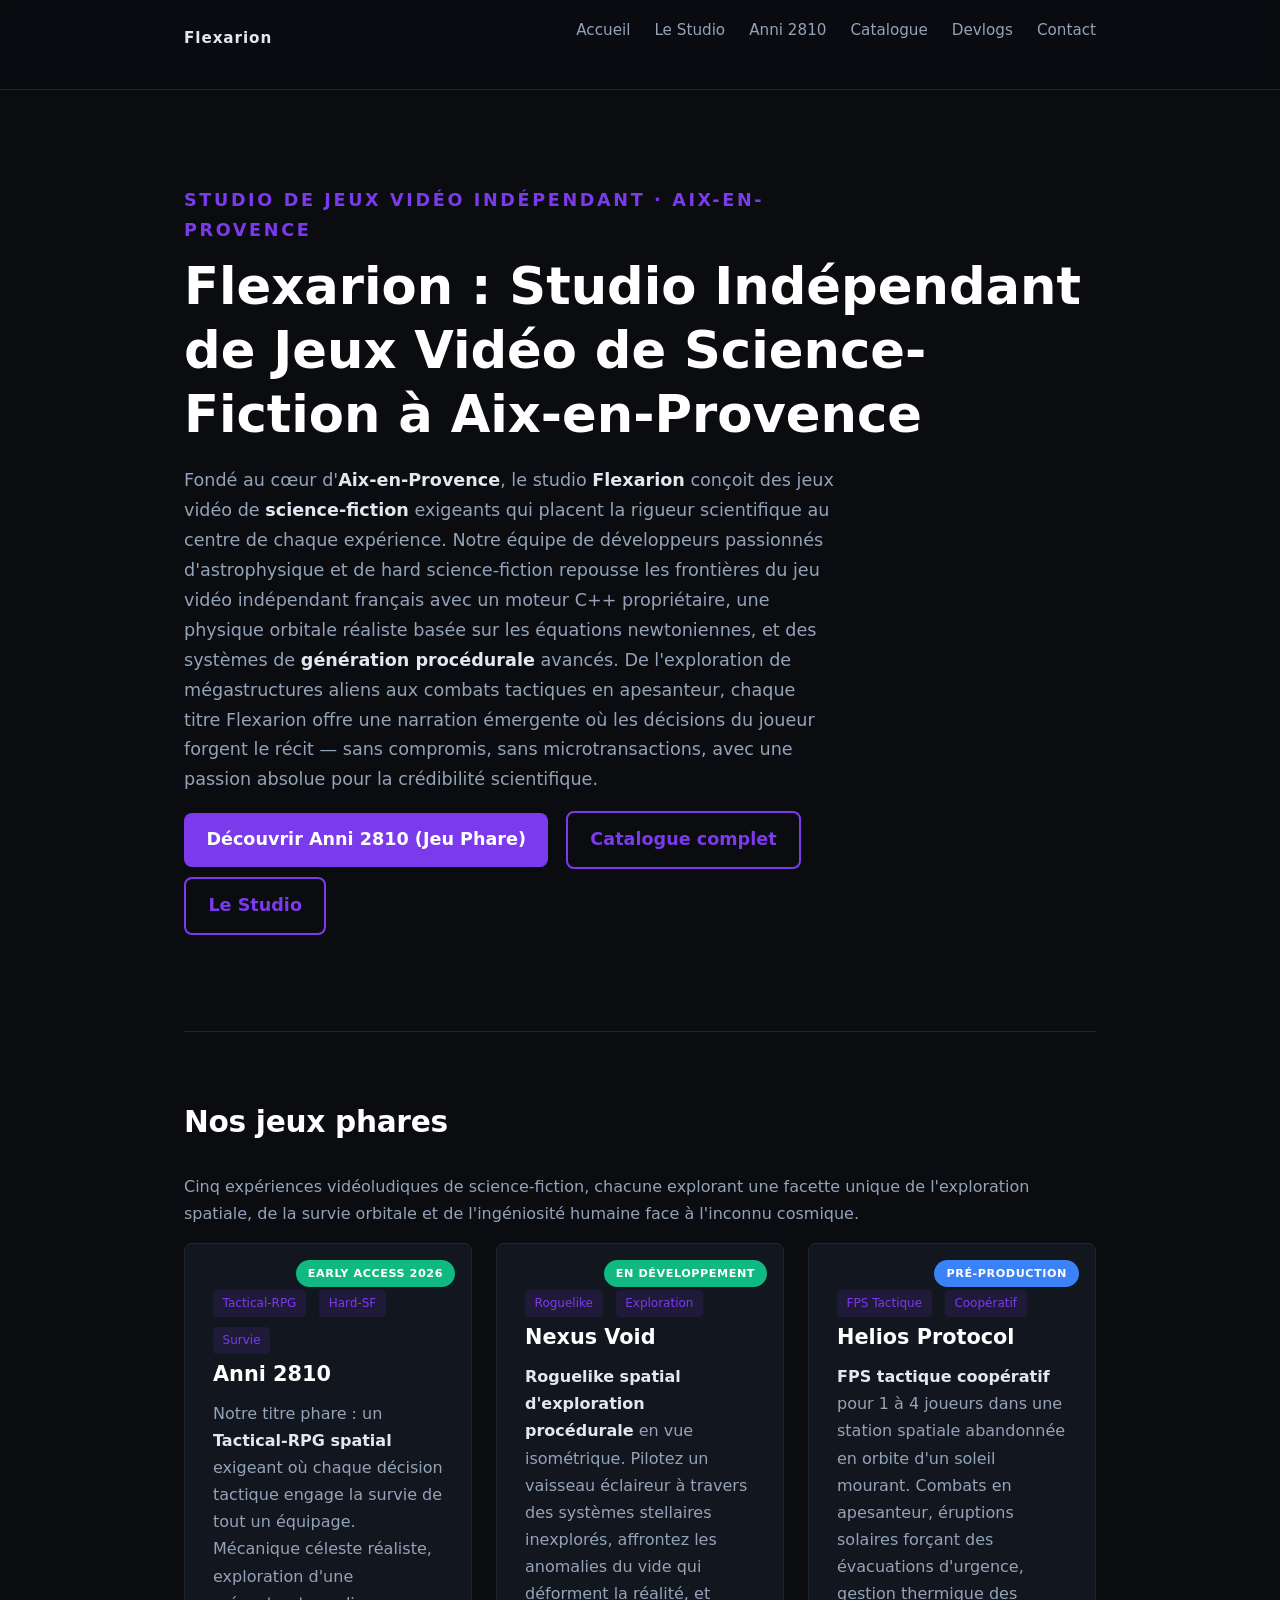
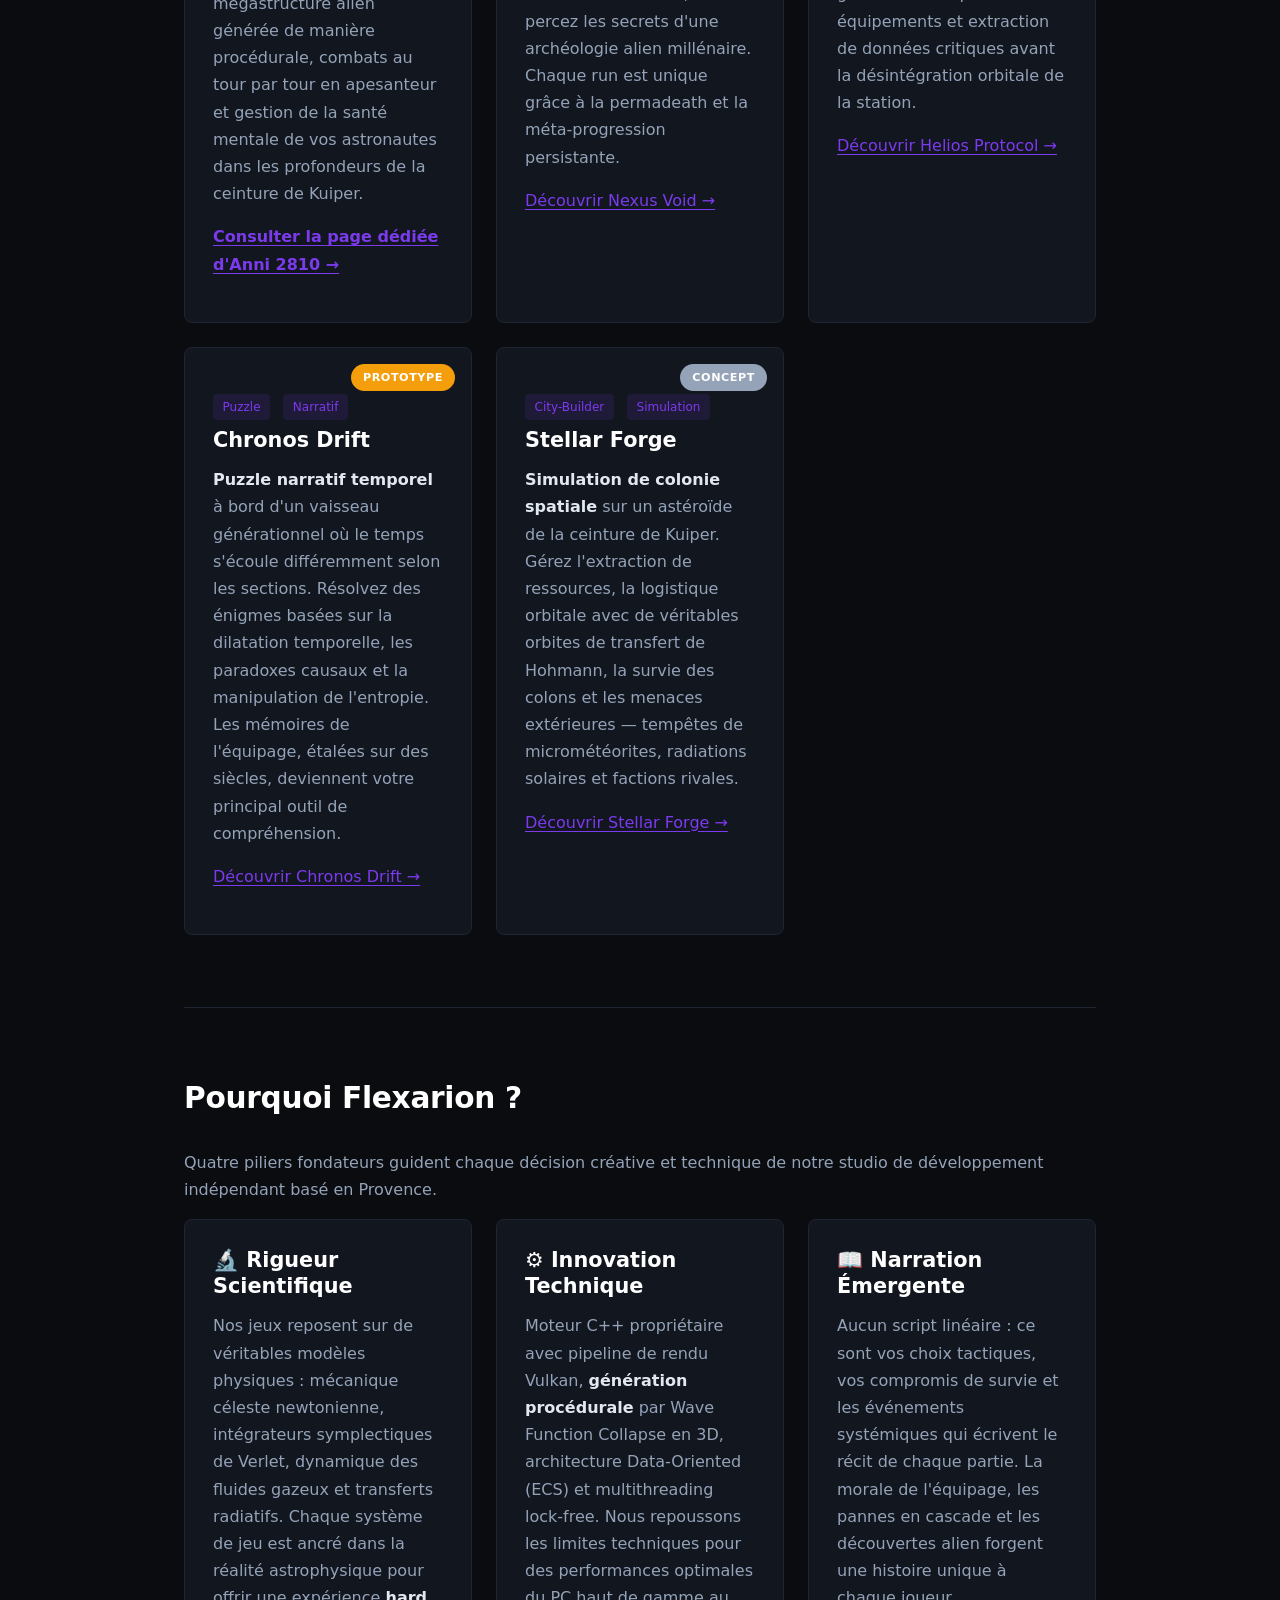
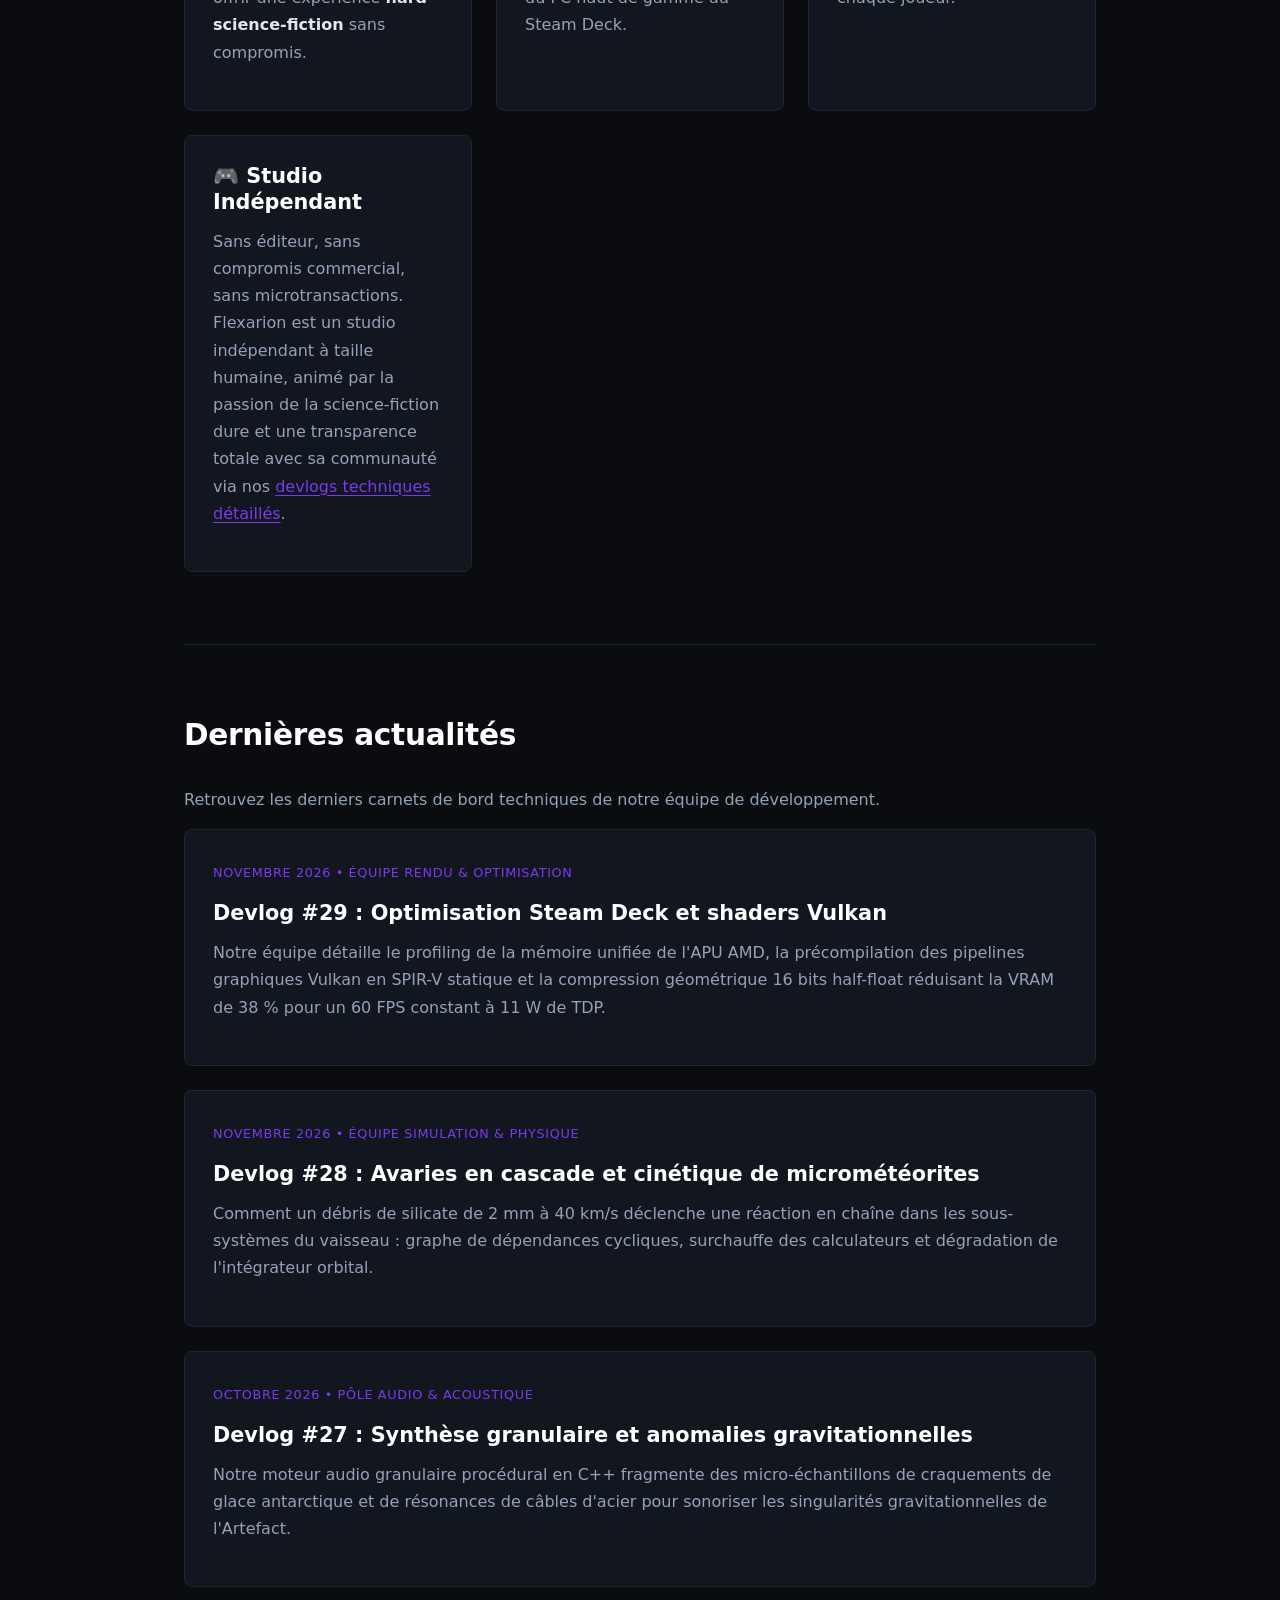
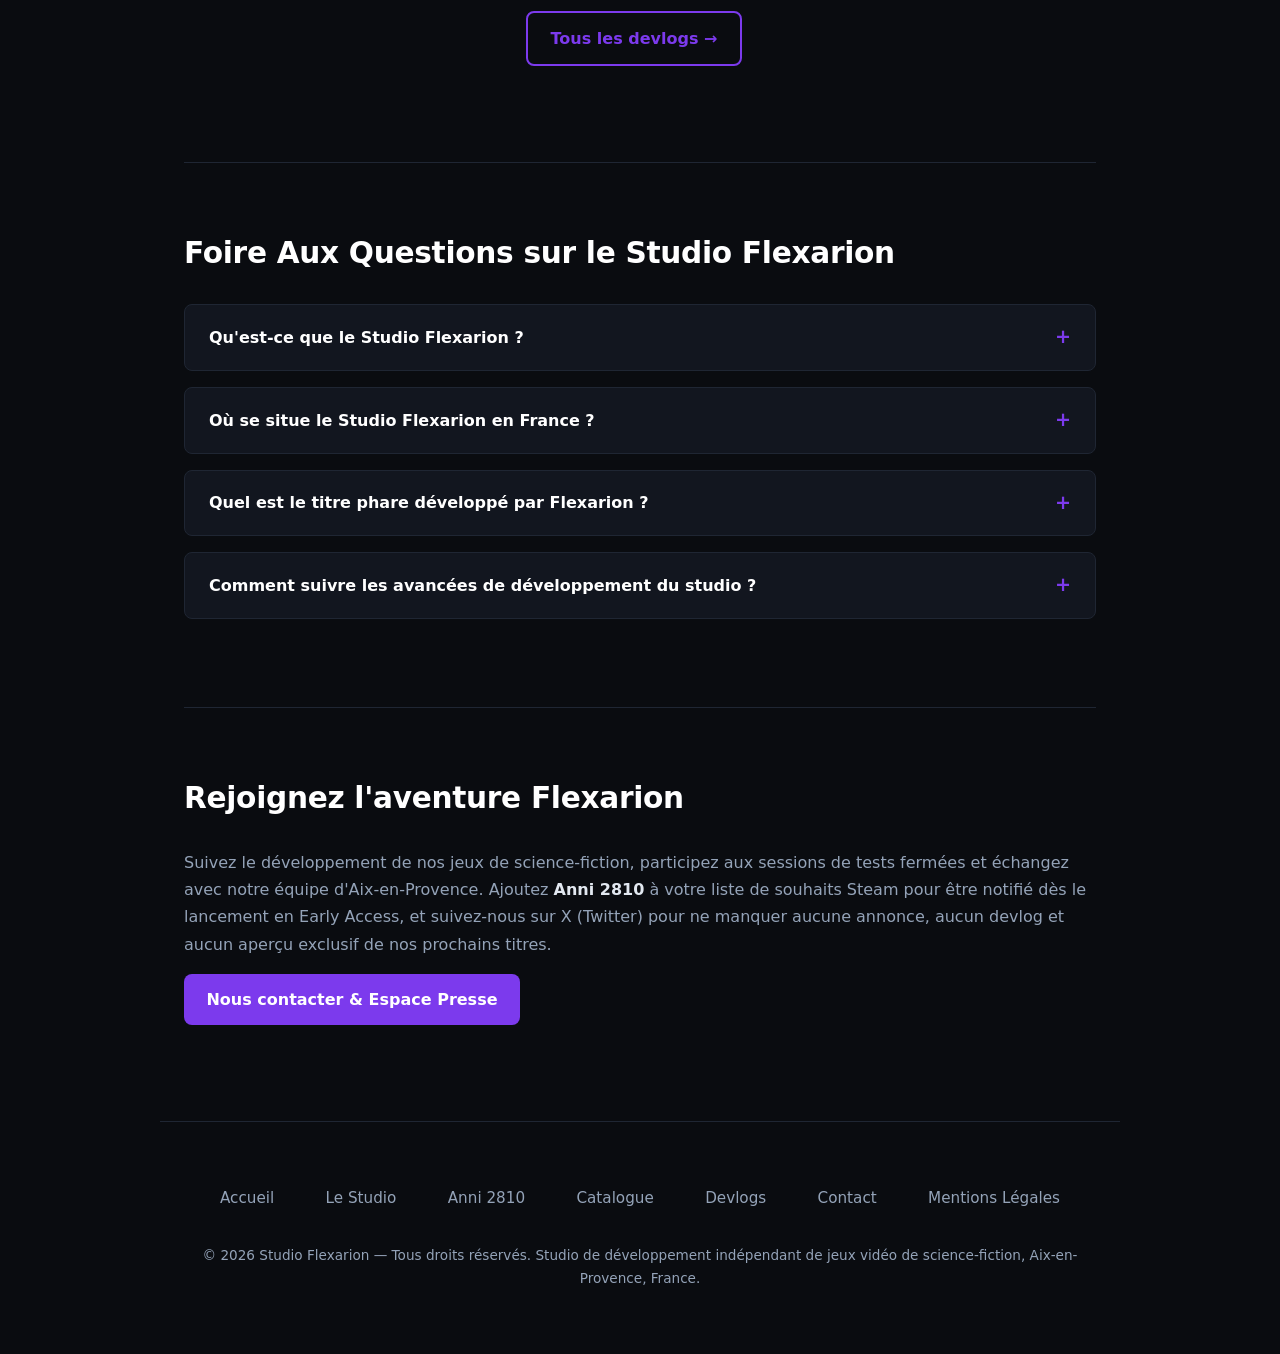
==== commit c106c176: "feat(seo): restructuration complète, architecture en silo, page Anni 2810, devlogs et contact enrich" ====
--- a/index.html
+++ b/index.html
@@ -7,6 +7,8 @@
     <title>Flexarion | Studio Indépendant de Jeux Vidéo Science-Fiction | Aix-en-Provence</title>
     <link rel="icon" type="image/png" href="assets/images/favicon.png">
     <meta name="description" content="Flexarion est un studio indépendant de jeux vidéo de science-fiction basé à Aix-en-Provence. Découvrez Anni 2810, Nexus Void, Helios Protocol et nos autres jeux Hard-SF.">
+    <meta name="theme-color" content="#7c3aed">
+    <link rel="manifest" href="manifest.json">
     <meta property="og:title" content="Flexarion | Studio Indépendant de Jeux Vidéo Science-Fiction">
     <meta property="og:description" content="Studio indépendant français créant des jeux vidéo de science-fiction immersifs avec physique réaliste et génération procédurale.">
     <meta property="og:type" content="website">
@@ -23,11 +25,13 @@
         "@context": "https://schema.org",
         "@type": "Organization",
         "name": "Flexarion",
+        "alternateName": ["Studio Flexarion", "Flexarion Studio"],
         "url": "https://flexarion-studio.fr",
         "logo": "https://flexarion-studio.fr/assets/images/favicon.png",
         "description": "Studio indépendant de jeux vidéo de science-fiction basé à Aix-en-Provence, France.",
         "address": {
             "@type": "PostalAddress",
+            "streetAddress": "Technopôle de l'Arbois, Avenue Louis Philibert",
             "addressLocality": "Aix-en-Provence",
             "postalCode": "13100",
             "addressCountry": "FR"
@@ -55,11 +59,41 @@
         "@type": "ItemList",
         "name": "Jeux Flexarion",
         "itemListElement": [
-            {"@type": "ListItem", "position": 1, "name": "Anni 2810", "url": "https://flexarion-studio.fr/jeux.html#anni-2810"},
+            {"@type": "ListItem", "position": 1, "name": "Anni 2810", "url": "https://flexarion-studio.fr/anni-2810.html"},
             {"@type": "ListItem", "position": 2, "name": "Nexus Void", "url": "https://flexarion-studio.fr/jeux.html#nexus-void"},
             {"@type": "ListItem", "position": 3, "name": "Helios Protocol", "url": "https://flexarion-studio.fr/jeux.html#helios-protocol"},
             {"@type": "ListItem", "position": 4, "name": "Chronos Drift", "url": "https://flexarion-studio.fr/jeux.html#chronos-drift"},
             {"@type": "ListItem", "position": 5, "name": "Stellar Forge", "url": "https://flexarion-studio.fr/jeux.html#stellar-forge"}
+        ]
+    },
+    {
+        "@context": "https://schema.org",
+        "@type": "FAQPage",
+        "mainEntity": [
+            {
+                "@type": "Question",
+                "name": "Qu'est-ce que le studio Flexarion ?",
+                "acceptedAnswer": {
+                    "@type": "Answer",
+                    "text": "Flexarion est un studio indépendant de développement de jeux vidéo spécialisé dans la science-fiction et la physique spatiale réaliste, fondé et basé à Aix-en-Provence en France."
+                }
+            },
+            {
+                "@type": "Question",
+                "name": "Quel est le jeu phare développé par Flexarion ?",
+                "acceptedAnswer": {
+                    "@type": "Answer",
+                    "text": "Le jeu phare de Flexarion est Anni 2810, un Tactical-RPG spatial de hard science-fiction avec modélisation newtonienne des trajectoires, exploration procédurale de mégastructures et survie d'équipage."
+                }
+            },
+            {
+                "@type": "Question",
+                "name": "Où est localisé le studio Flexarion ?",
+                "acceptedAnswer": {
+                    "@type": "Answer",
+                    "text": "Le Studio Flexarion est implanté à Aix-en-Provence (13100), dans la région Provence-Alpes-Côte d'Azur, à proximité du Technopôle de l'Arbois."
+                }
+            }
         ]
     }]
     </script>
@@ -70,13 +104,14 @@
 <body>
 
     <header>
-        <nav>
+        <nav aria-label="Navigation principale">
             <p class="logo"><a href="index.html"><strong>Flexarion</strong></a></p>
-            <button class="menu-toggle" aria-label="Menu" aria-expanded="false"><span></span><span></span><span></span></button>
+            <button class="menu-toggle" aria-label="Ouvrir le menu de navigation" aria-expanded="false"><span></span><span></span><span></span></button>
             <ul>
-                <li><a href="index.html">Accueil</a></li>
+                <li><a href="index.html" aria-current="page">Accueil</a></li>
                 <li><a href="studio.html">Le Studio</a></li>
-                <li><a href="jeux.html">Nos Jeux</a></li>
+                <li><a href="anni-2810.html">Anni 2810</a></li>
+                <li><a href="jeux.html">Catalogue</a></li>
                 <li><a href="devlogs.html">Devlogs</a></li>
                 <li><a href="contact.html">Contact</a></li>
             </ul>
@@ -87,11 +122,12 @@
         <!-- ═══════ HERO ═══════ -->
         <section id="accueil">
             <p class="tagline">Studio de jeux vidéo indépendant · Aix-en-Provence</p>
-            <h1>Créateurs d'univers de science-fiction immersifs</h1>
+            <h1>Flexarion : Studio Indépendant de Jeux Vidéo de Science-Fiction à Aix-en-Provence</h1>
             <p>Fondé au cœur d'<strong>Aix-en-Provence</strong>, le studio <strong>Flexarion</strong> conçoit des jeux vidéo de <strong>science-fiction</strong> exigeants qui placent la rigueur scientifique au centre de chaque expérience. Notre équipe de développeurs passionnés d'astrophysique et de hard science-fiction repousse les frontières du jeu vidéo indépendant français avec un moteur C++ propriétaire, une physique orbitale réaliste basée sur les équations newtoniennes, et des systèmes de <strong>génération procédurale</strong> avancés. De l'exploration de mégastructures aliens aux combats tactiques en apesanteur, chaque titre Flexarion offre une narration émergente où les décisions du joueur forgent le récit — sans compromis, sans microtransactions, avec une passion absolue pour la crédibilité scientifique.</p>
             <p>
-                <a href="jeux.html" class="btn">Découvrir nos jeux</a>
-                <a href="studio.html" class="btn btn-secondary">Notre histoire</a>
+                <a href="anni-2810.html" class="btn">Découvrir Anni 2810 (Jeu Phare)</a>
+                <a href="jeux.html" class="btn btn-secondary">Catalogue complet</a>
+                <a href="studio.html" class="btn btn-secondary">Le Studio</a>
             </p>
         </section>
 
@@ -108,7 +144,7 @@
                     <span class="genre-tag">Survie</span>
                     <h3>Anni 2810</h3>
                     <p>Notre titre phare : un <strong>Tactical-RPG spatial</strong> exigeant où chaque décision tactique engage la survie de tout un équipage. Mécanique céleste réaliste, exploration d'une mégastructure alien générée de manière procédurale, combats au tour par tour en apesanteur et gestion de la santé mentale de vos astronautes dans les profondeurs de la ceinture de Kuiper.</p>
-                    <p><a href="jeux.html#anni-2810">En savoir plus sur Anni 2810 →</a></p>
+                    <p><a href="anni-2810.html" style="font-weight:600;">Consulter la page dédiée d'Anni 2810 →</a></p>
                 </article>
 
                 <article class="card game-card">
@@ -200,11 +236,44 @@
             <p class="text-center"><a href="devlogs.html" class="btn btn-secondary">Tous les devlogs →</a></p>
         </section>
 
+        <!-- ═══════ FAQ STUDIO FLEXARION ═══════ -->
+        <section id="faq-flexarion">
+            <h2>Foire Aux Questions sur le Studio Flexarion</h2>
+            
+            <details class="faq-item">
+                <summary>Qu'est-ce que le Studio Flexarion ?</summary>
+                <div class="faq-content">
+                    <p><strong>Flexarion</strong> est un studio indépendant de développement de jeux vidéo spécialisé dans la hard science-fiction et les simulations spatiales exigeantes. Fondé par une équipe de développeurs et passionnés d'astrophysique, le studio conçoit ses propres moteurs technologiques pour offrir des expériences de jeu ancrées dans les véritables lois de la physique.</p>
+                </div>
+            </details>
+
+            <details class="faq-item">
+                <summary>Où se situe le Studio Flexarion en France ?</summary>
+                <div class="faq-content">
+                    <p>Le studio est basé à <strong>Aix-en-Provence</strong> (13100), dans le sud de la France, au sein de la technopole d'Aix-Marseille. Pour toute rencontre ou demande presse, consultez notre <a href="contact.html">page contact et espace presse</a>.</p>
+                </div>
+            </details>
+
+            <details class="faq-item">
+                <summary>Quel est le titre phare développé par Flexarion ?</summary>
+                <div class="faq-content">
+                    <p>Notre titre phare est <strong><a href="anni-2810.html">Anni 2810</a></strong>, un Tactical-RPG spatial de hard science-fiction dont le lancement en Steam Early Access est prévu pour fin 2026. Retrouvez tous les détails sur la <a href="anni-2810.html">page dédiée à Anni 2810</a> et l'ensemble de nos projets dans notre <a href="jeux.html">catalogue de jeux</a>.</p>
+                </div>
+            </details>
+
+            <details class="faq-item">
+                <summary>Comment suivre les avancées de développement du studio ?</summary>
+                <div class="faq-content">
+                    <p>Notre équipe publie régulièrement des retours techniques approfondis dans nos <a href="devlogs.html">29 carnets de bord (devlogs)</a> et partage ses annonces officielles sur son compte X (Twitter) <a href="https://twitter.com/FlexarionStudio" target="_blank" rel="noopener">@FlexarionStudio</a>.</p>
+                </div>
+            </details>
+        </section>
+
         <!-- ═══════ REJOINDRE ═══════ -->
         <section id="rejoindre">
             <h2>Rejoignez l'aventure Flexarion</h2>
             <p>Suivez le développement de nos jeux de science-fiction, participez aux sessions de tests fermées et échangez avec notre équipe d'Aix-en-Provence. Ajoutez <strong>Anni 2810</strong> à votre liste de souhaits Steam pour être notifié dès le lancement en Early Access, et suivez-nous sur X (Twitter) pour ne manquer aucune annonce, aucun devlog et aucun aperçu exclusif de nos prochains titres.</p>
-            <p><a href="contact.html" class="btn">Nous contacter</a></p>
+            <p><a href="contact.html" class="btn">Nous contacter & Espace Presse</a></p>
         </section>
     </main>
 
@@ -212,9 +281,11 @@
         <nav aria-label="Pied de page">
             <a href="index.html">Accueil</a>
             <a href="studio.html">Le Studio</a>
-            <a href="jeux.html">Nos Jeux</a>
+            <a href="anni-2810.html">Anni 2810</a>
+            <a href="jeux.html">Catalogue</a>
             <a href="devlogs.html">Devlogs</a>
             <a href="contact.html">Contact</a>
+            <a href="mentions-legales.html">Mentions Légales</a>
         </nav>
         <p>&copy; 2026 Studio Flexarion &mdash; Tous droits réservés. Studio de développement indépendant de jeux vidéo de science-fiction, Aix-en-Provence, France.</p>
     </footer>
--- a/assets/stylesheets/style.css
+++ b/assets/stylesheets/style.css
@@ -344,3 +344,271 @@
 ::-webkit-scrollbar-track { background: var(--bg-dark); }
 ::-webkit-scrollbar-thumb { background: var(--border-color); border-radius: 4px; }
 ::-webkit-scrollbar-thumb:hover { background: var(--accent); }
+
+/* ---- Breadcrumbs (Fil d'Ariane) ---- */
+.breadcrumbs {
+    padding: 1.25rem 0 0.5rem;
+    font-size: 0.85rem;
+    color: var(--text-muted);
+}
+.breadcrumbs ol {
+    display: flex;
+    flex-wrap: wrap;
+    list-style: none;
+    padding: 0;
+    margin: 0;
+    gap: 0.5rem;
+    align-items: center;
+}
+.breadcrumbs li {
+    margin: 0;
+    display: flex;
+    align-items: center;
+    gap: 0.5rem;
+}
+.breadcrumbs li:not(:last-child)::after {
+    content: "/";
+    color: var(--border-color);
+    font-weight: 300;
+}
+.breadcrumbs a {
+    color: var(--text-muted);
+    text-decoration: none;
+    transition: color 0.2s;
+}
+.breadcrumbs a:hover {
+    color: var(--accent);
+    text-decoration: underline;
+}
+.breadcrumbs [aria-current="page"] {
+    color: var(--text-main);
+    font-weight: 500;
+}
+
+/* ---- Formulaires (Contact & Presse) ---- */
+.form-group {
+    margin-bottom: 1.25rem;
+}
+.form-group label {
+    display: block;
+    margin-bottom: 0.5rem;
+    font-weight: 500;
+    color: var(--text-main);
+    font-size: 0.95rem;
+}
+.form-group label .required {
+    color: #ef4444;
+}
+.form-control {
+    width: 100%;
+    padding: 0.75rem 1rem;
+    background-color: #0d1017;
+    border: 1px solid var(--border-color);
+    border-radius: var(--radius);
+    color: var(--text-main);
+    font-family: inherit;
+    font-size: 1rem;
+    transition: border-color 0.2s, box-shadow 0.2s;
+}
+.form-control:focus {
+    outline: none;
+    border-color: var(--accent);
+    box-shadow: 0 0 0 3px var(--accent-glow);
+}
+textarea.form-control {
+    resize: vertical;
+    min-height: 120px;
+}
+select.form-control {
+    appearance: none;
+    background-image: url("data:image/svg+xml;charset=UTF-8,%3csvg xmlns='http://www.w3.org/2000/svg' viewBox='0 0 24 24' fill='none' stroke='%2394a3b8' stroke-width='2' stroke-linecap='round' stroke-linejoin='round'%3e%3cpolyline points='6 9 12 15 18 9'%3e%3c/polyline%3e%3c/svg%3e");
+    background-repeat: no-repeat;
+    background-position: right 1rem center;
+    background-size: 1em;
+}
+.form-row {
+    display: grid;
+    grid-template-columns: 1fr 1fr;
+    gap: 1rem;
+}
+@media (max-width: 640px) {
+    .form-row {
+        grid-template-columns: 1fr;
+    }
+}
+.form-help {
+    font-size: 0.8rem;
+    color: var(--text-muted);
+    margin-top: 0.35rem;
+}
+
+/* ---- Timeline Historique ---- */
+.timeline {
+    position: relative;
+    padding-left: 2rem;
+    margin: 2rem 0;
+    border-left: 2px solid var(--border-color);
+}
+.timeline-item {
+    position: relative;
+    margin-bottom: 2rem;
+}
+.timeline-item:last-child {
+    margin-bottom: 0;
+}
+.timeline-marker {
+    position: absolute;
+    left: -2.6rem;
+    top: 0.25rem;
+    width: 14px;
+    height: 14px;
+    border-radius: 50%;
+    background-color: var(--accent);
+    border: 3px solid var(--bg-dark);
+    box-shadow: 0 0 0 2px var(--accent);
+}
+.timeline-date {
+    font-size: 0.85rem;
+    color: var(--accent);
+    font-weight: 600;
+    text-transform: uppercase;
+    letter-spacing: 0.05em;
+    margin-bottom: 0.25rem;
+}
+
+/* ---- Équipe / Team ---- */
+.team-role {
+    color: var(--accent);
+    font-size: 0.9rem;
+    font-weight: 500;
+    margin-bottom: 0.75rem;
+}
+.team-specialties {
+    display: flex;
+    flex-wrap: wrap;
+    gap: 0.4rem;
+    margin-top: 1rem;
+}
+.team-specialties span {
+    font-size: 0.75rem;
+    padding: 0.2rem 0.5rem;
+    background: rgba(124, 58, 237, 0.1);
+    border: 1px solid rgba(124, 58, 237, 0.2);
+    border-radius: 4px;
+    color: var(--text-main);
+}
+
+/* ---- Tableaux Spécifications ---- */
+.table-responsive {
+    overflow-x: auto;
+    margin: 1.5rem 0;
+    border: 1px solid var(--border-color);
+    border-radius: var(--radius);
+}
+table {
+    width: 100%;
+    border-collapse: collapse;
+    font-size: 0.95rem;
+    text-align: left;
+}
+th, td {
+    padding: 0.85rem 1.25rem;
+    border-bottom: 1px solid var(--border-color);
+}
+th {
+    background-color: #0f131a;
+    color: #fff;
+    font-weight: 600;
+    text-transform: uppercase;
+    font-size: 0.8rem;
+    letter-spacing: 0.05em;
+}
+tr:last-child td {
+    border-bottom: none;
+}
+tr:hover td {
+    background-color: rgba(124, 58, 237, 0.03);
+}
+
+/* ---- Sommaire Devlogs (TOC) ---- */
+.toc {
+    background-color: var(--bg-surface);
+    border: 1px solid var(--border-color);
+    border-radius: var(--radius);
+    padding: 1.5rem;
+    margin-bottom: 2.5rem;
+}
+.toc h3 {
+    margin-top: 0;
+    font-size: 1.15rem;
+    margin-bottom: 1rem;
+    display: flex;
+    align-items: center;
+    gap: 0.5rem;
+}
+.toc-grid {
+    display: grid;
+    grid-template-columns: repeat(auto-fit, minmax(240px, 1fr));
+    gap: 1rem;
+}
+.toc-category {
+    font-size: 0.9rem;
+}
+.toc-category h4 {
+    color: var(--accent);
+    font-size: 0.95rem;
+    margin: 0 0 0.5rem;
+}
+.toc-category ul {
+    list-style: none;
+    padding-left: 0;
+    margin-bottom: 0;
+}
+.toc-category li {
+    margin-bottom: 0.35rem;
+    font-size: 0.85rem;
+}
+.toc-category a {
+    color: var(--text-muted);
+    text-decoration: none;
+}
+.toc-category a:hover {
+    color: var(--text-main);
+    text-decoration: underline;
+}
+
+/* ---- Press Kit Box ---- */
+.press-kit-box {
+    background: linear-gradient(135deg, rgba(124, 58, 237, 0.08) 0%, rgba(18, 22, 31, 1) 100%);
+    border: 1px solid rgba(124, 58, 237, 0.3);
+    border-radius: var(--radius);
+    padding: 2rem;
+    margin-bottom: 2rem;
+}
+.press-kit-box h3 {
+    color: #fff;
+    margin-top: 0;
+}
+.press-badges {
+    display: flex;
+    flex-wrap: wrap;
+    gap: 0.75rem;
+    margin-top: 1rem;
+}
+.press-badge {
+    display: inline-flex;
+    align-items: center;
+    gap: 0.5rem;
+    background: var(--bg-surface);
+    border: 1px solid var(--border-color);
+    padding: 0.5rem 1rem;
+    border-radius: var(--radius);
+    font-size: 0.85rem;
+    color: var(--text-main);
+    text-decoration: none;
+}
+.press-badge:hover {
+    border-color: var(--accent);
+    color: #fff;
+}
+
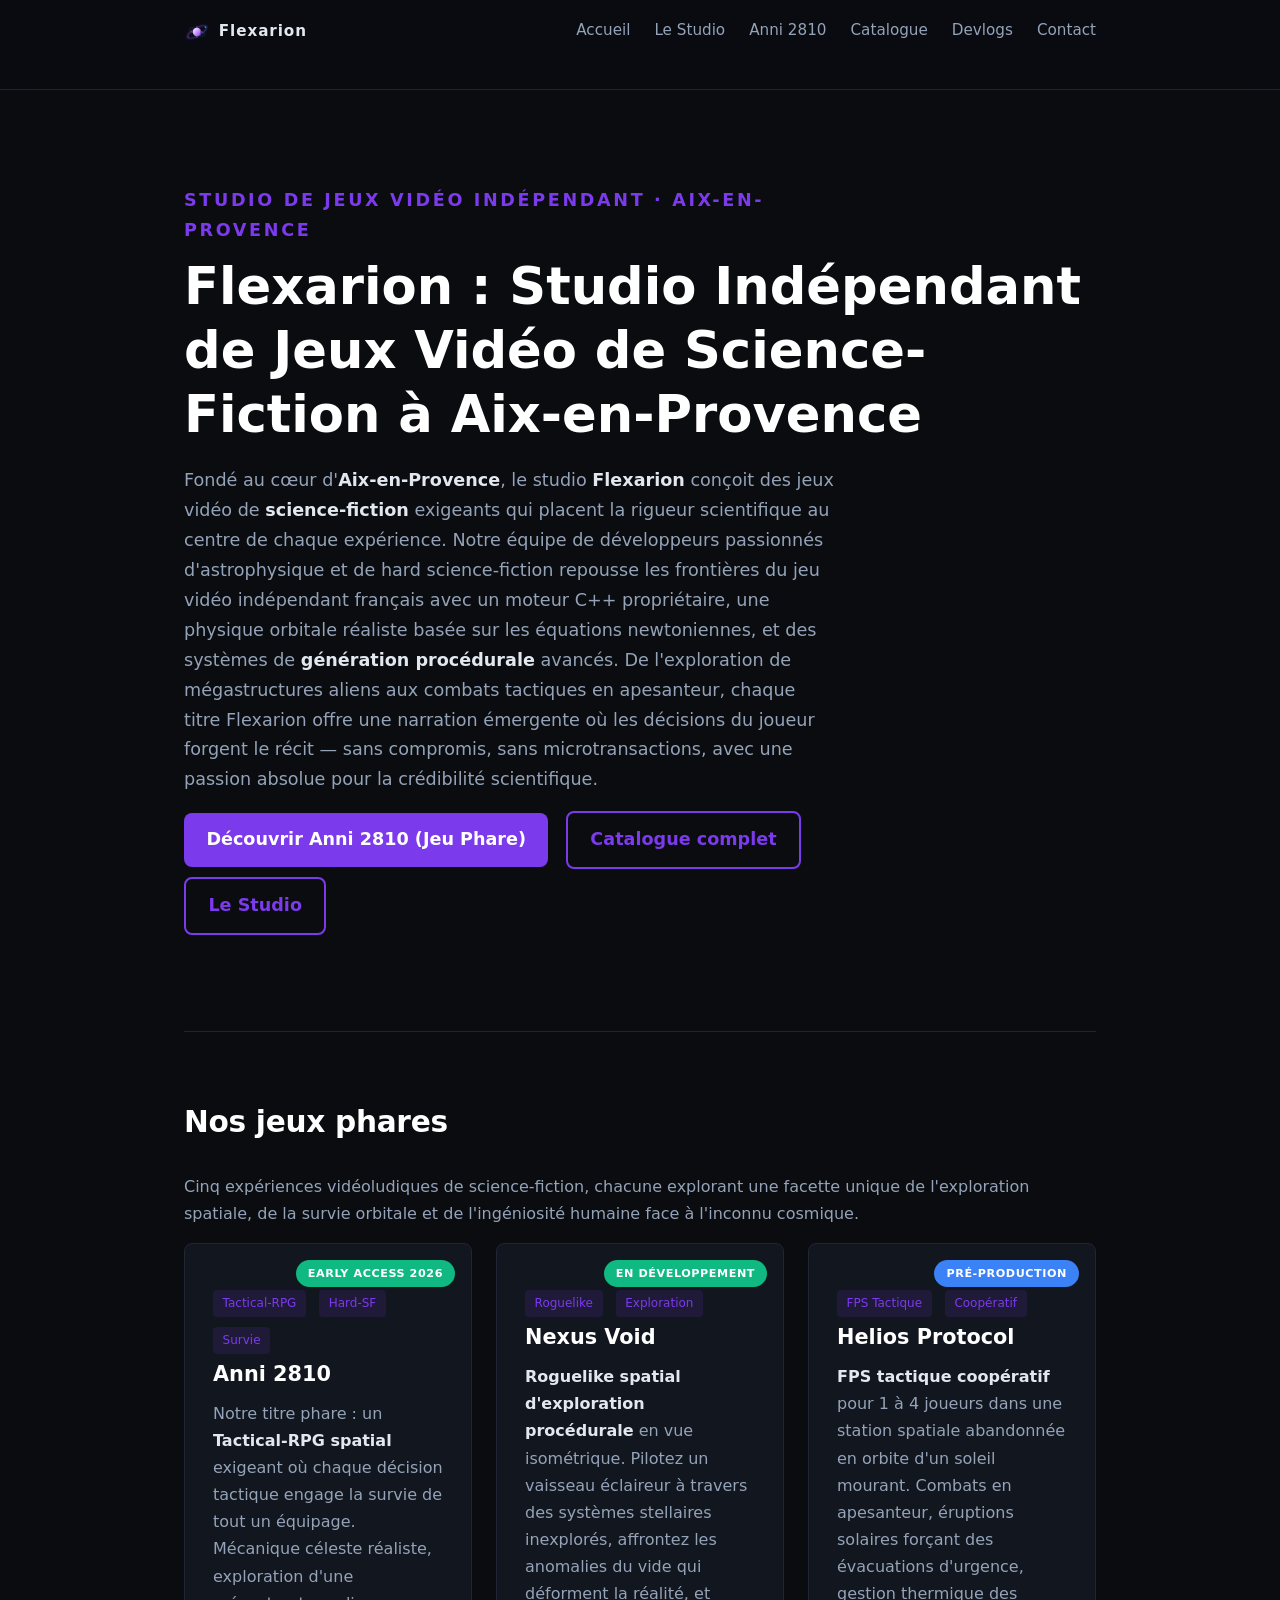
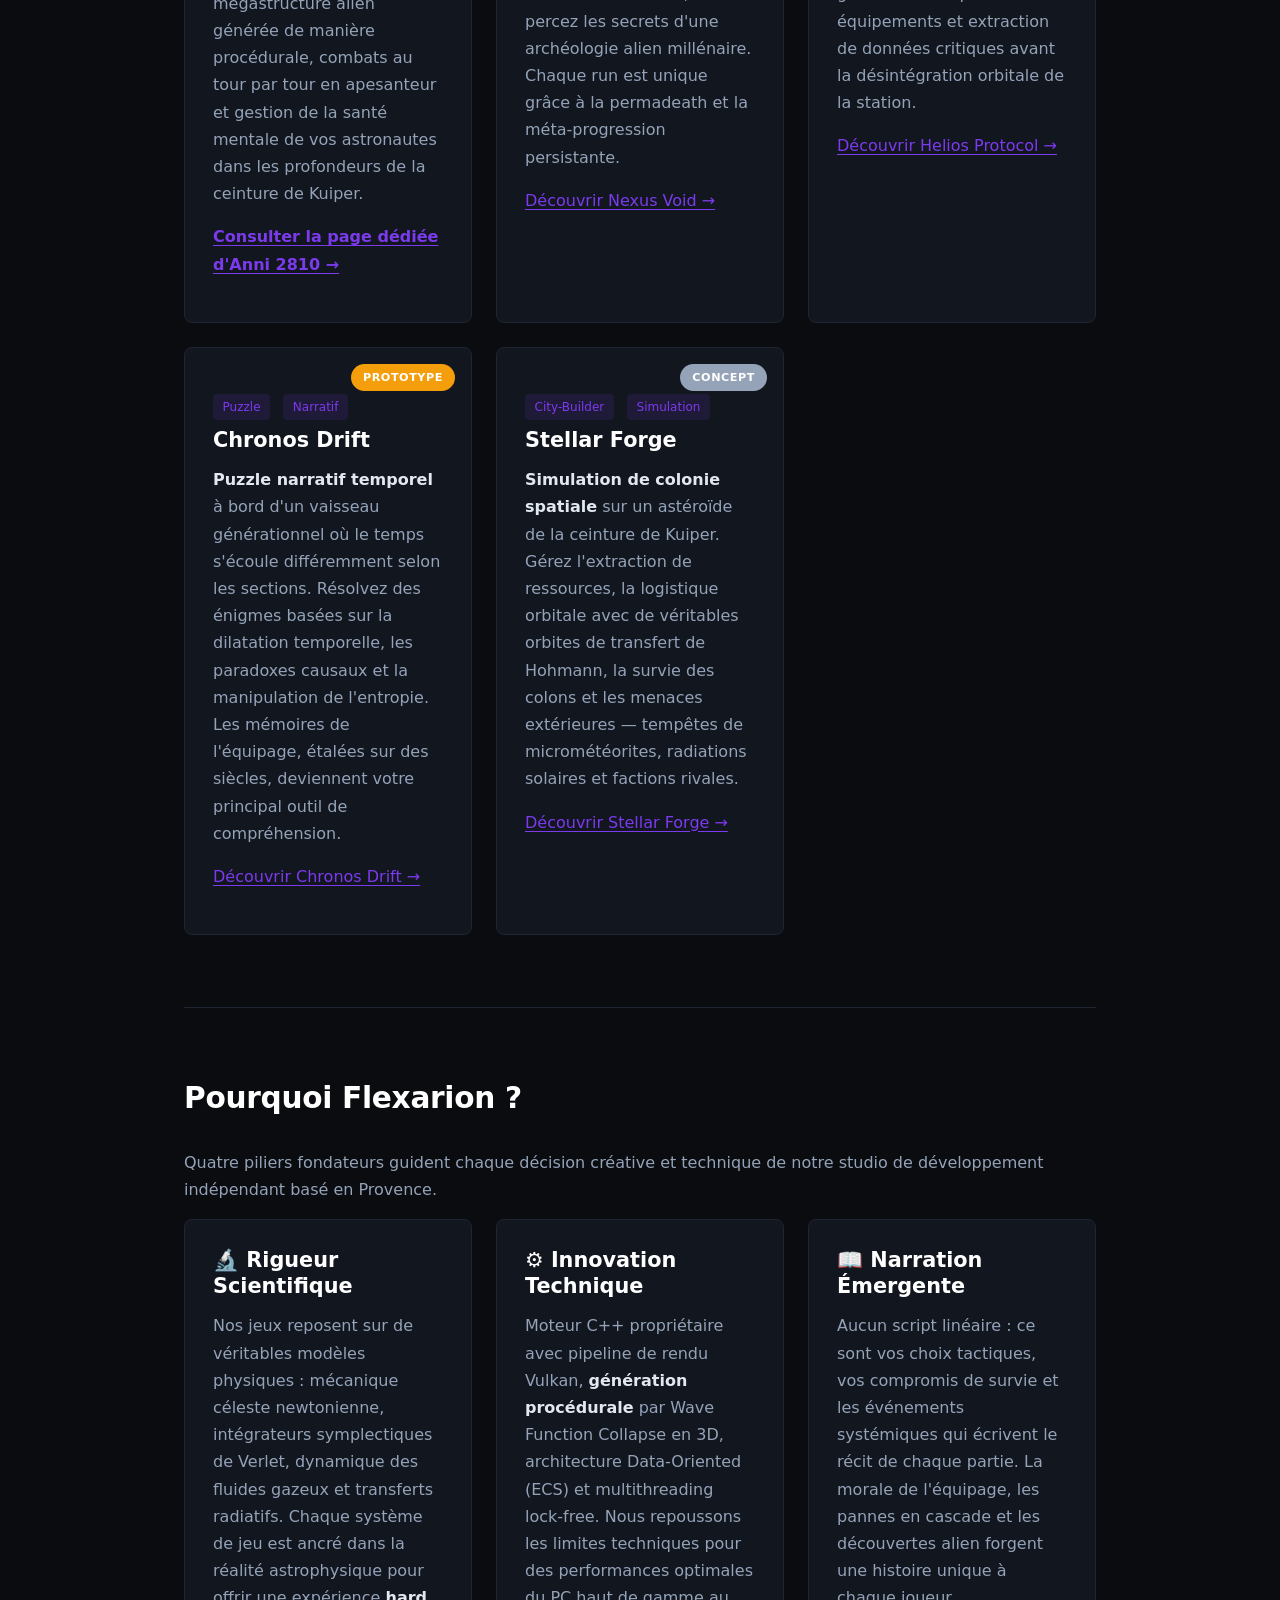
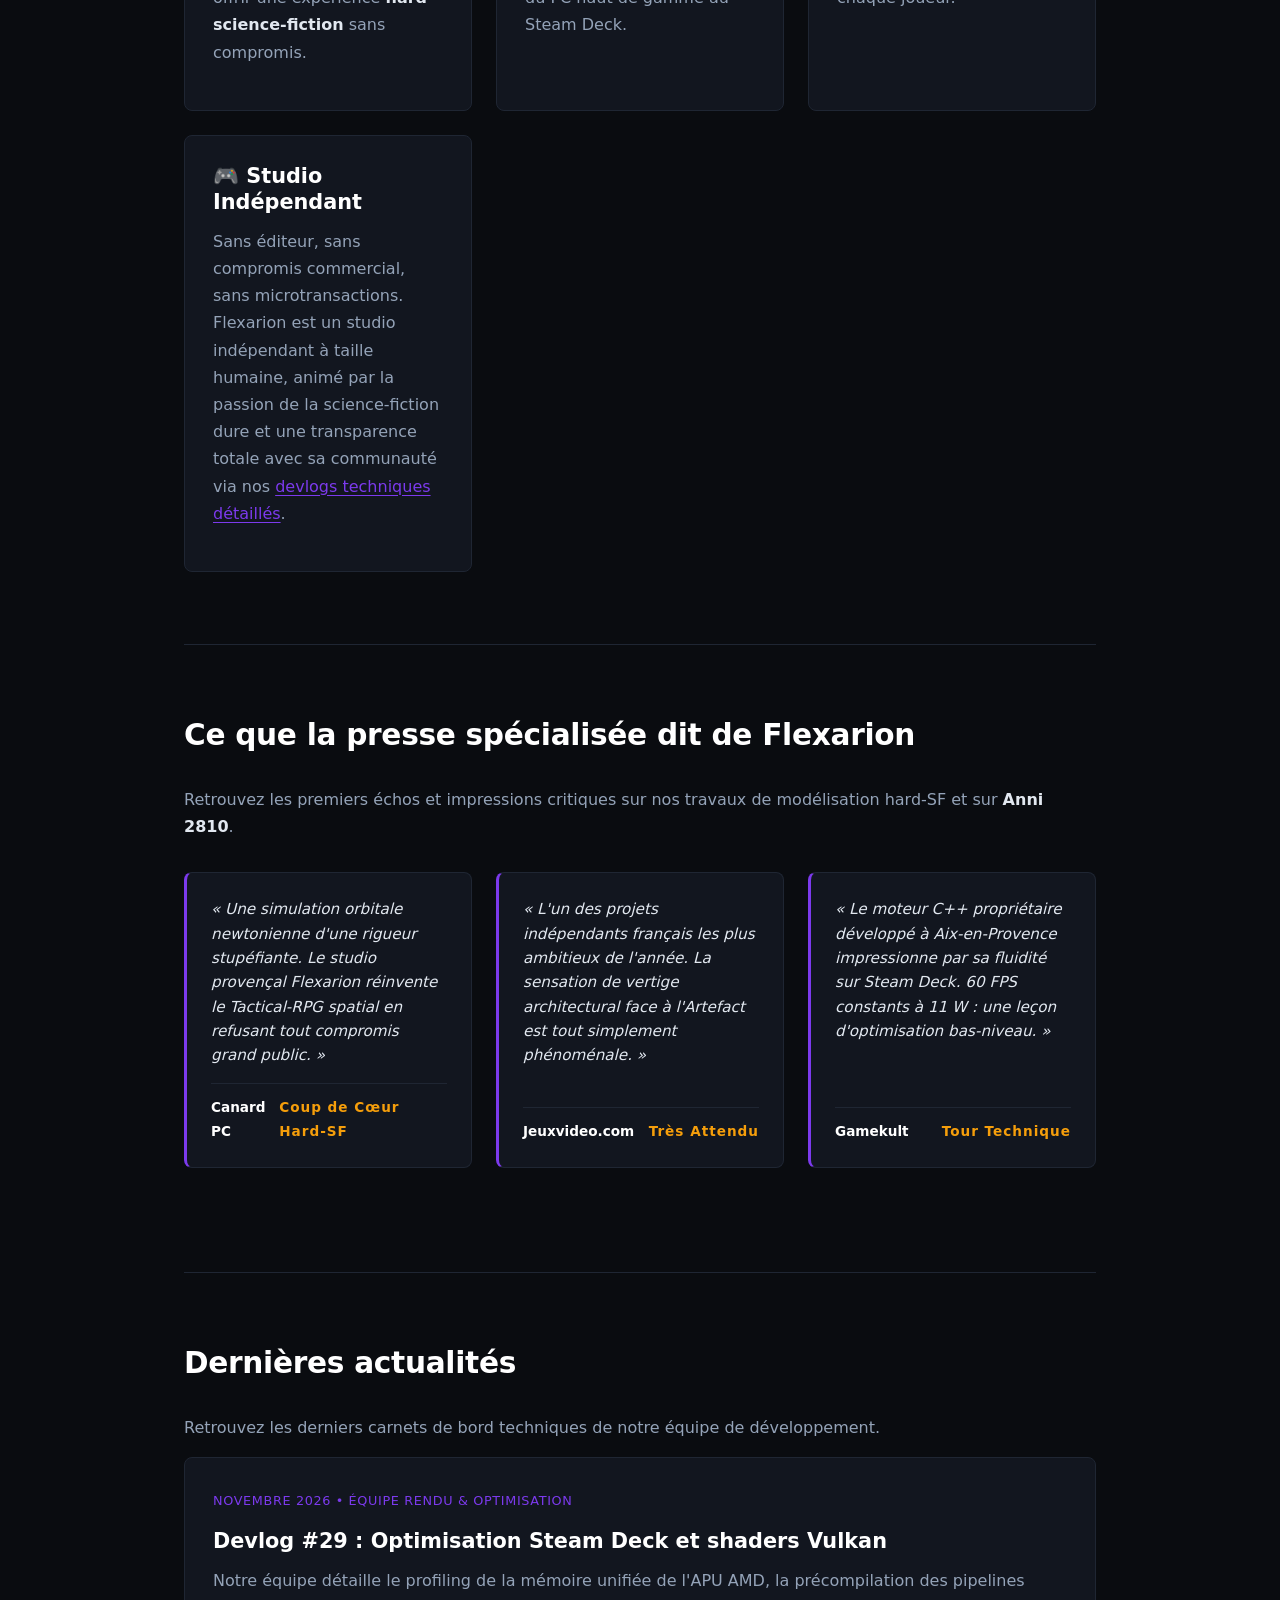
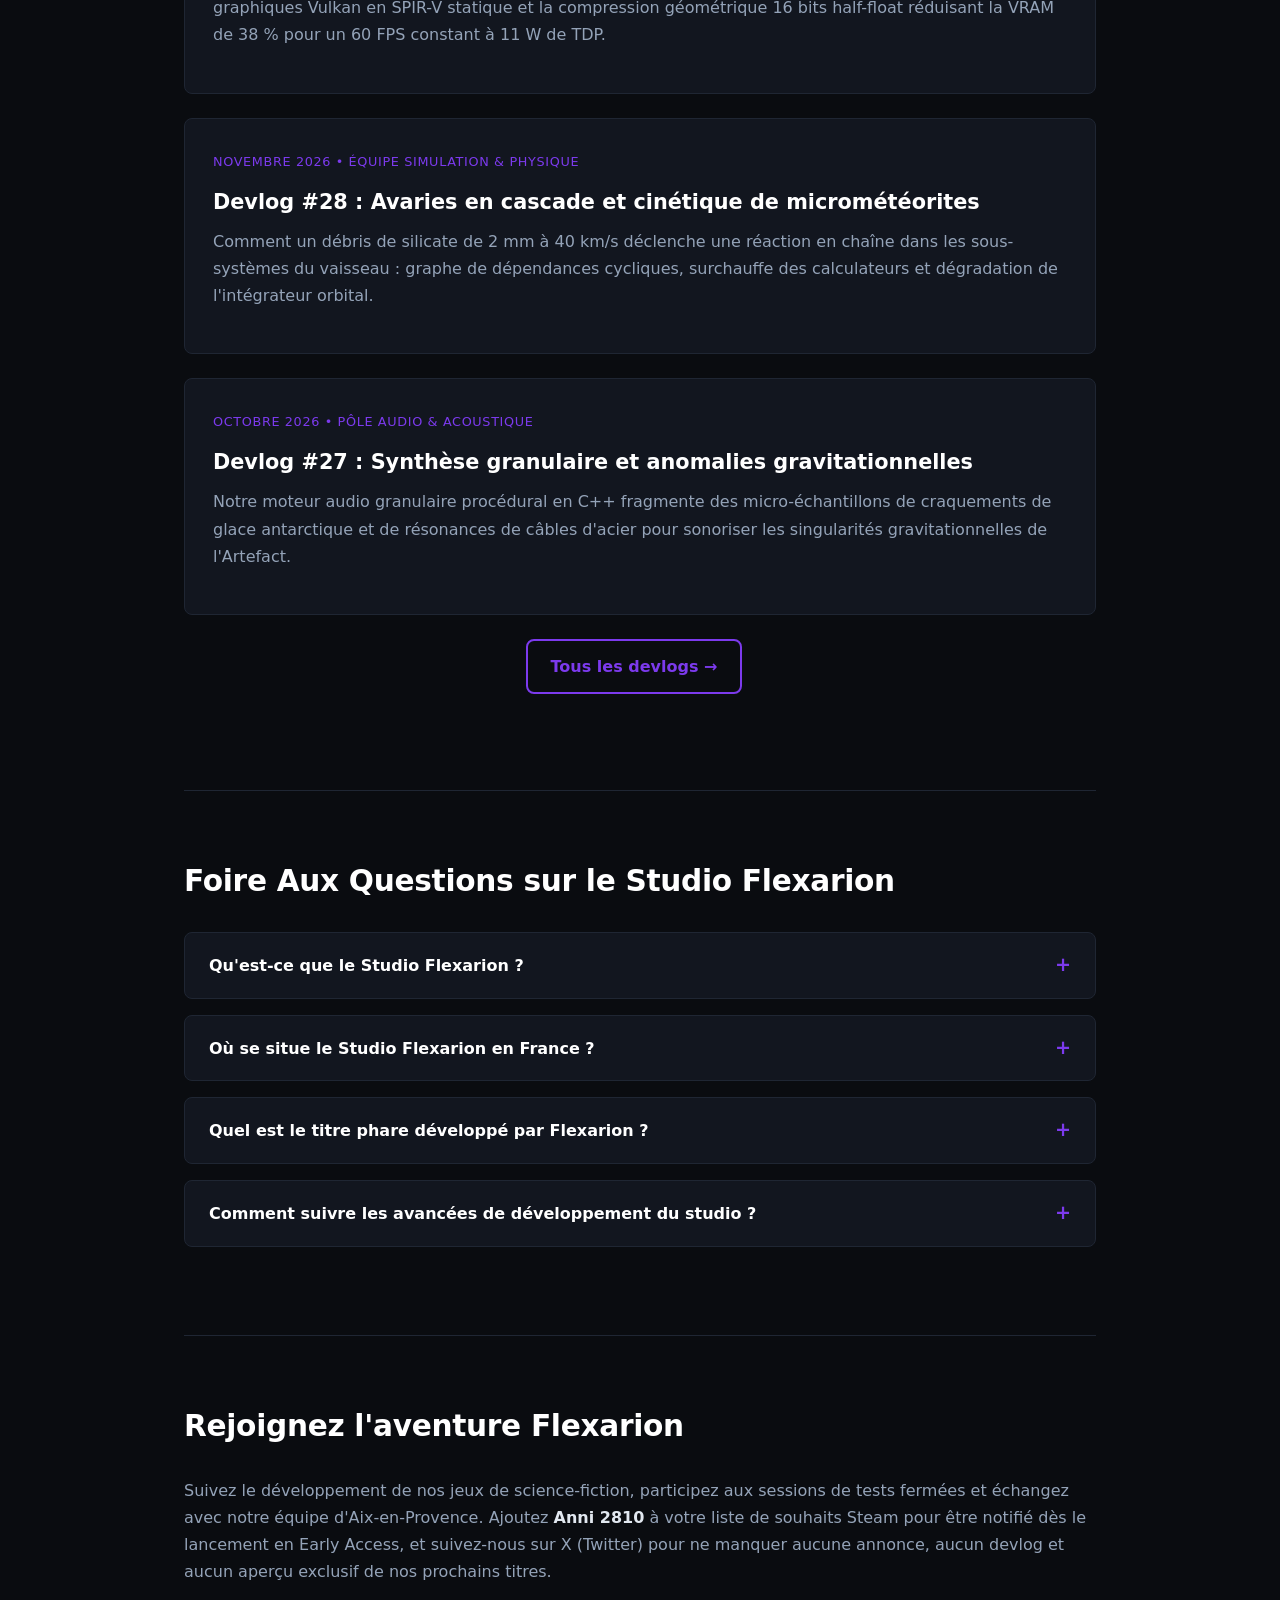
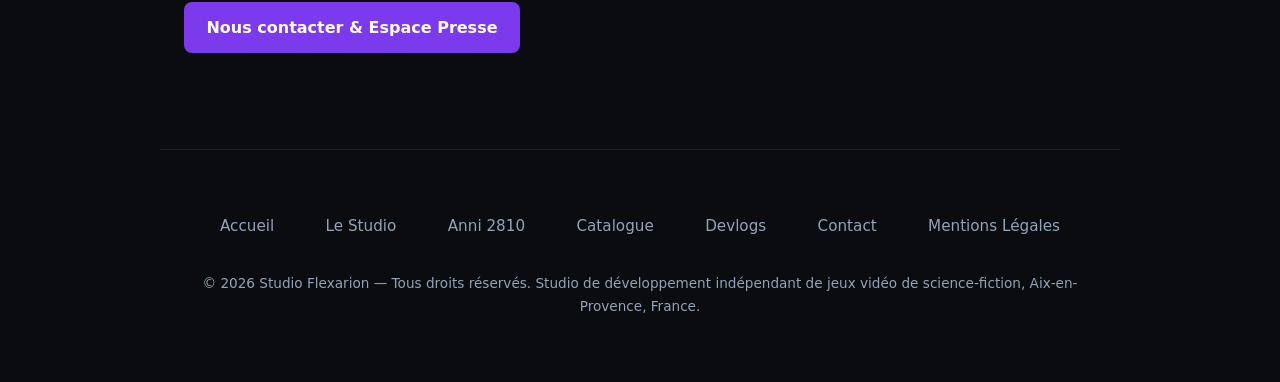
==== commit 8248fbd3: "upgrade" ====
--- a/index.html
+++ b/index.html
@@ -4,9 +4,9 @@
     <meta charset="UTF-8">
     <meta name="viewport" content="width=device-width, initial-scale=1.0">
     <script defer src="https://cloud.umami.is/script.js" data-website-id="3bf3efef-8e42-4990-b7cd-e7f1e8b1d31f"></script>
-    <title>Flexarion | Studio Indépendant de Jeux Vidéo Science-Fiction | Aix-en-Provence</title>
+    <title>Flexarion | Studio de Jeux Vidéo Hard-SF à Aix-en-Provence</title>
     <link rel="icon" type="image/png" href="assets/images/favicon.png">
-    <meta name="description" content="Flexarion est un studio indépendant de jeux vidéo de science-fiction basé à Aix-en-Provence. Découvrez Anni 2810, Nexus Void, Helios Protocol et nos autres jeux Hard-SF.">
+    <meta name="description" content="Flexarion est un studio indépendant de jeux vidéo de science-fiction à Aix-en-Provence. Découvrez Anni 2810, nos technologies et nos 29 devlogs.">
     <meta name="theme-color" content="#7c3aed">
     <link rel="manifest" href="manifest.json">
     <meta property="og:title" content="Flexarion | Studio Indépendant de Jeux Vidéo Science-Fiction">
@@ -105,7 +105,7 @@
 
     <header>
         <nav aria-label="Navigation principale">
-            <p class="logo"><a href="index.html"><strong>Flexarion</strong></a></p>
+            <p class="logo"><a href="index.html"><img src="assets/images/logo.svg" alt="Logo Studio Flexarion" class="logo-icon" width="26" height="26"><strong>Flexarion</strong></a></p>
             <button class="menu-toggle" aria-label="Ouvrir le menu de navigation" aria-expanded="false"><span></span><span></span><span></span></button>
             <ul>
                 <li><a href="index.html" aria-current="page">Accueil</a></li>
@@ -206,6 +206,38 @@
                 <article class="card">
                     <h3>🎮 Studio Indépendant</h3>
                     <p>Sans éditeur, sans compromis commercial, sans microtransactions. Flexarion est un studio indépendant à taille humaine, animé par la passion de la science-fiction dure et une transparence totale avec sa communauté via nos <a href="devlogs.html">devlogs techniques détaillés</a>.</p>
+                </article>
+            </div>
+        </section>
+
+        <!-- ═══════ ÉCHOS DE LA PRESSE ═══════ -->
+        <section id="presse-retours">
+            <h2>Ce que la presse spécialisée dit de Flexarion</h2>
+            <p>Retrouvez les premiers échos et impressions critiques sur nos travaux de modélisation hard-SF et sur <strong>Anni 2810</strong>.</p>
+            
+            <div class="reviews-grid">
+                <article class="review-card">
+                    <p class="review-quote">« Une simulation orbitale newtonienne d'une rigueur stupéfiante. Le studio provençal Flexarion réinvente le Tactical-RPG spatial en refusant tout compromis grand public. »</p>
+                    <div class="review-meta">
+                        <span class="review-source">Canard PC</span>
+                        <span class="review-score">Coup de Cœur Hard-SF</span>
+                    </div>
+                </article>
+
+                <article class="review-card">
+                    <p class="review-quote">« L'un des projets indépendants français les plus ambitieux de l'année. La sensation de vertige architectural face à l'Artefact est tout simplement phénoménale. »</p>
+                    <div class="review-meta">
+                        <span class="review-source">Jeuxvideo.com</span>
+                        <span class="review-score">Très Attendu</span>
+                    </div>
+                </article>
+
+                <article class="review-card">
+                    <p class="review-quote">« Le moteur C++ propriétaire développé à Aix-en-Provence impressionne par sa fluidité sur Steam Deck. 60 FPS constants à 11 W : une leçon d'optimisation bas-niveau. »</p>
+                    <div class="review-meta">
+                        <span class="review-source">Gamekult</span>
+                        <span class="review-score">Tour Technique</span>
+                    </div>
                 </article>
             </div>
         </section>
--- a/assets/stylesheets/style.css
+++ b/assets/stylesheets/style.css
@@ -59,7 +59,20 @@
 }
 
 .logo { letter-spacing: 0.05em; font-size: 1.15rem; }
-.logo a { color: inherit; text-decoration: none; }
+.logo a {
+    display: inline-flex;
+    align-items: center;
+    gap: 0.55rem;
+    color: inherit;
+    text-decoration: none;
+}
+.logo-icon {
+    width: 26px;
+    height: 26px;
+    flex-shrink: 0;
+    display: inline-block;
+    vertical-align: middle;
+}
 
 nav ul { display: flex; list-style: none; gap: 1.5rem; }
 nav a { color: var(--text-muted); text-decoration: none; font-size: 0.95rem; transition: color 0.2s ease; }
@@ -612,3 +625,132 @@
     color: #fff;
 }
 
+/* ---- Avis Médias & Presse (Reviews & Accolades) ---- */
+.reviews-grid {
+    display: grid;
+    grid-template-columns: repeat(auto-fit, minmax(260px, 1fr));
+    gap: 1.5rem;
+    margin: 2rem 0;
+}
+.review-card {
+    background: var(--bg-surface);
+    border: 1px solid var(--border-color);
+    border-left: 3px solid var(--accent);
+    border-radius: var(--radius);
+    padding: 1.5rem;
+    position: relative;
+    display: flex;
+    flex-direction: column;
+    justify-content: space-between;
+}
+.review-quote {
+    font-size: 0.95rem;
+    font-style: italic;
+    color: var(--text-main);
+    line-height: 1.6;
+    margin-bottom: 1rem;
+}
+.review-meta {
+    display: flex;
+    justify-content: space-between;
+    align-items: center;
+    border-top: 1px solid var(--border-color);
+    padding-top: 0.75rem;
+    font-size: 0.85rem;
+}
+.review-source {
+    font-weight: 600;
+    color: #fff;
+}
+.review-score {
+    color: var(--warning);
+    font-weight: bold;
+    letter-spacing: 1px;
+}
+
+/* ---- Widget Audio Procédural ---- */
+.audio-widget {
+    background: linear-gradient(135deg, rgba(124, 58, 237, 0.12) 0%, rgba(18, 22, 31, 0.95) 100%);
+    border: 1px solid rgba(124, 58, 237, 0.35);
+    border-radius: var(--radius);
+    padding: 1.5rem;
+    margin: 1.5rem 0;
+    display: flex;
+    flex-direction: column;
+    gap: 1rem;
+}
+.audio-header {
+    display: flex;
+    justify-content: space-between;
+    align-items: center;
+    flex-wrap: wrap;
+    gap: 0.75rem;
+}
+.audio-btn {
+    display: inline-flex;
+    align-items: center;
+    gap: 0.5rem;
+    background: var(--accent);
+    color: #fff;
+    border: none;
+    padding: 0.6rem 1.2rem;
+    border-radius: var(--radius);
+    font-weight: 600;
+    cursor: pointer;
+    font-family: inherit;
+    font-size: 0.9rem;
+    transition: background-color 0.2s, transform 0.15s;
+}
+.audio-btn:hover {
+    background-color: var(--accent-hover);
+    transform: translateY(-1px);
+}
+.audio-status {
+    font-size: 0.85rem;
+    color: var(--text-muted);
+}
+.audio-status.playing {
+    color: var(--success);
+    font-weight: 500;
+}
+
+/* ---- Simulateur Visuel Interactif Canvas ---- */
+.canvas-card {
+    background: #080a0f;
+    border: 1px solid var(--border-color);
+    border-radius: var(--radius);
+    padding: 1rem;
+    margin: 1.5rem 0;
+    overflow: hidden;
+    text-align: center;
+}
+.canvas-card canvas {
+    max-width: 100%;
+    height: auto;
+    border-radius: 4px;
+    display: block;
+    margin: 0 auto;
+    background: #07090e;
+}
+.canvas-legend {
+    display: flex;
+    justify-content: center;
+    flex-wrap: wrap;
+    gap: 1.5rem;
+    margin-top: 0.75rem;
+    font-size: 0.8rem;
+    color: var(--text-muted);
+}
+.canvas-legend span {
+    display: inline-flex;
+    align-items: center;
+    gap: 0.4rem;
+}
+.canvas-dot {
+    width: 8px;
+    height: 8px;
+    border-radius: 50%;
+    display: inline-block;
+}
+
+
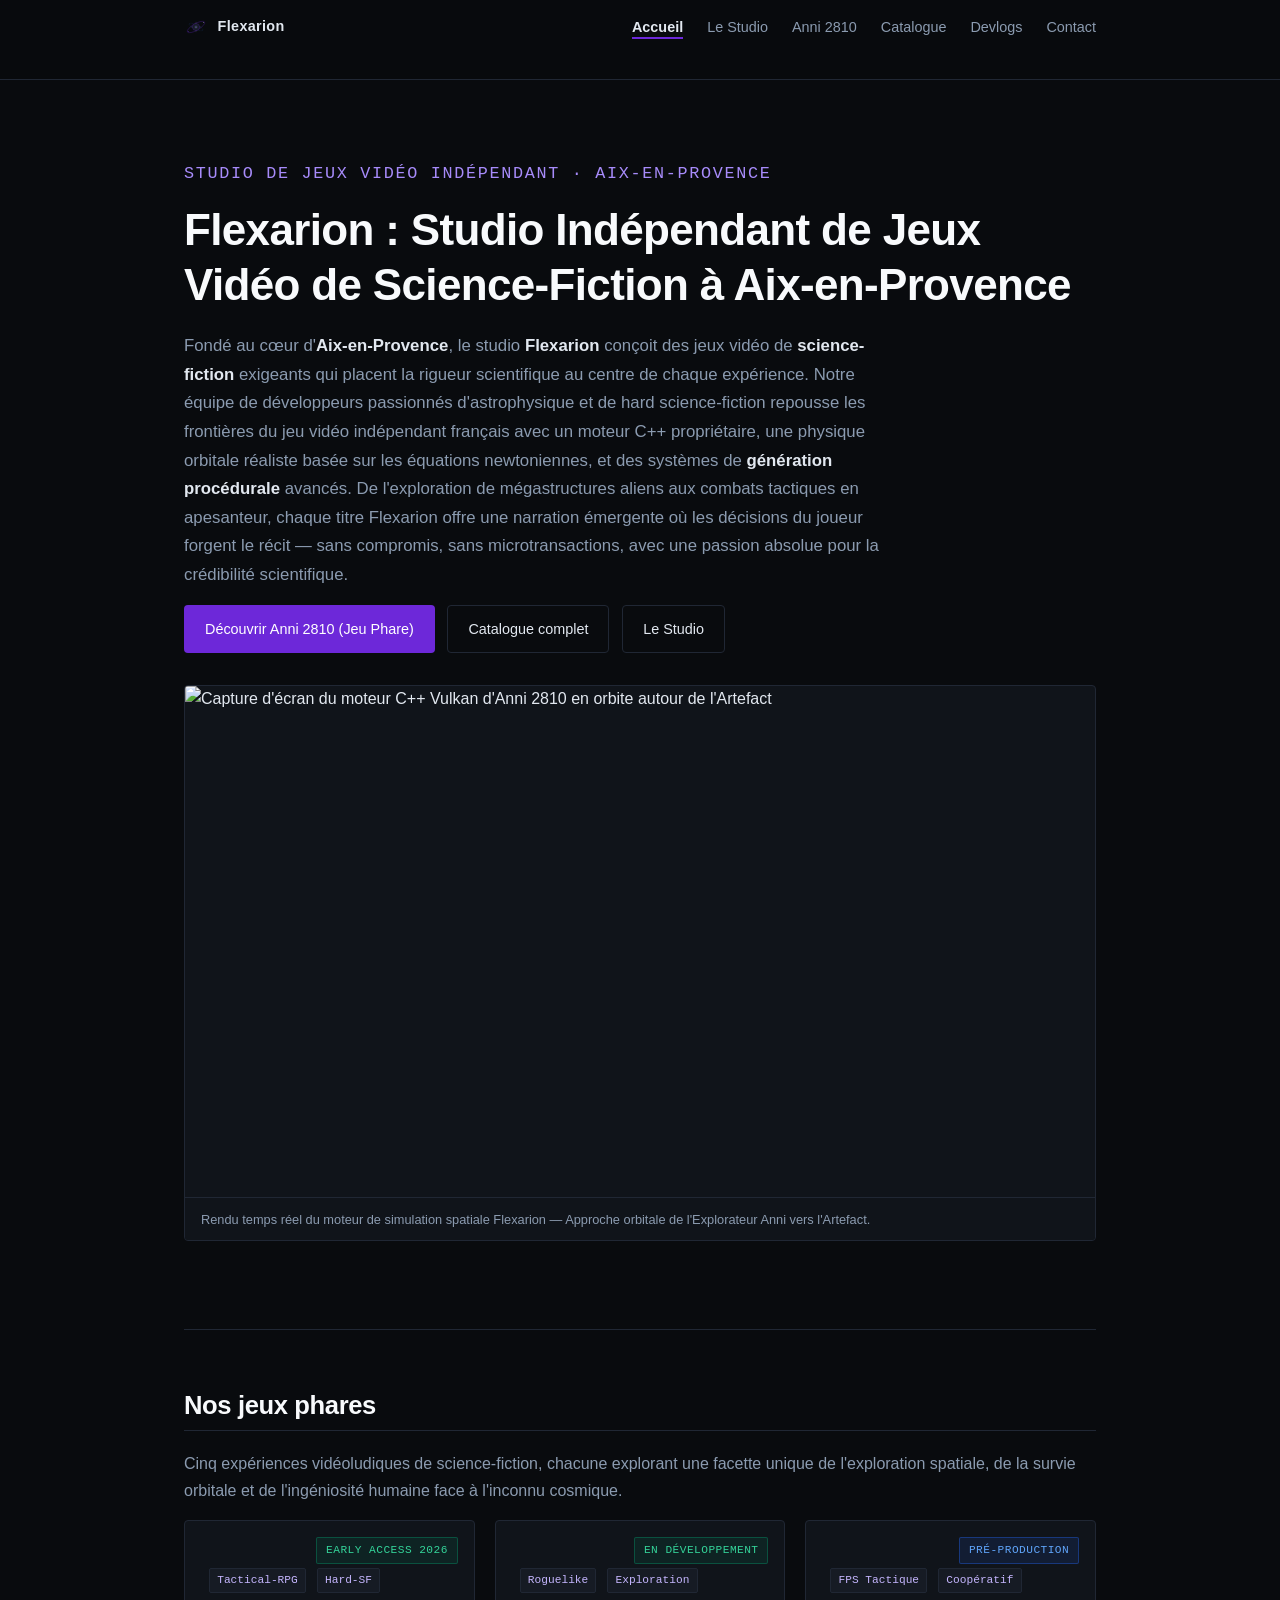
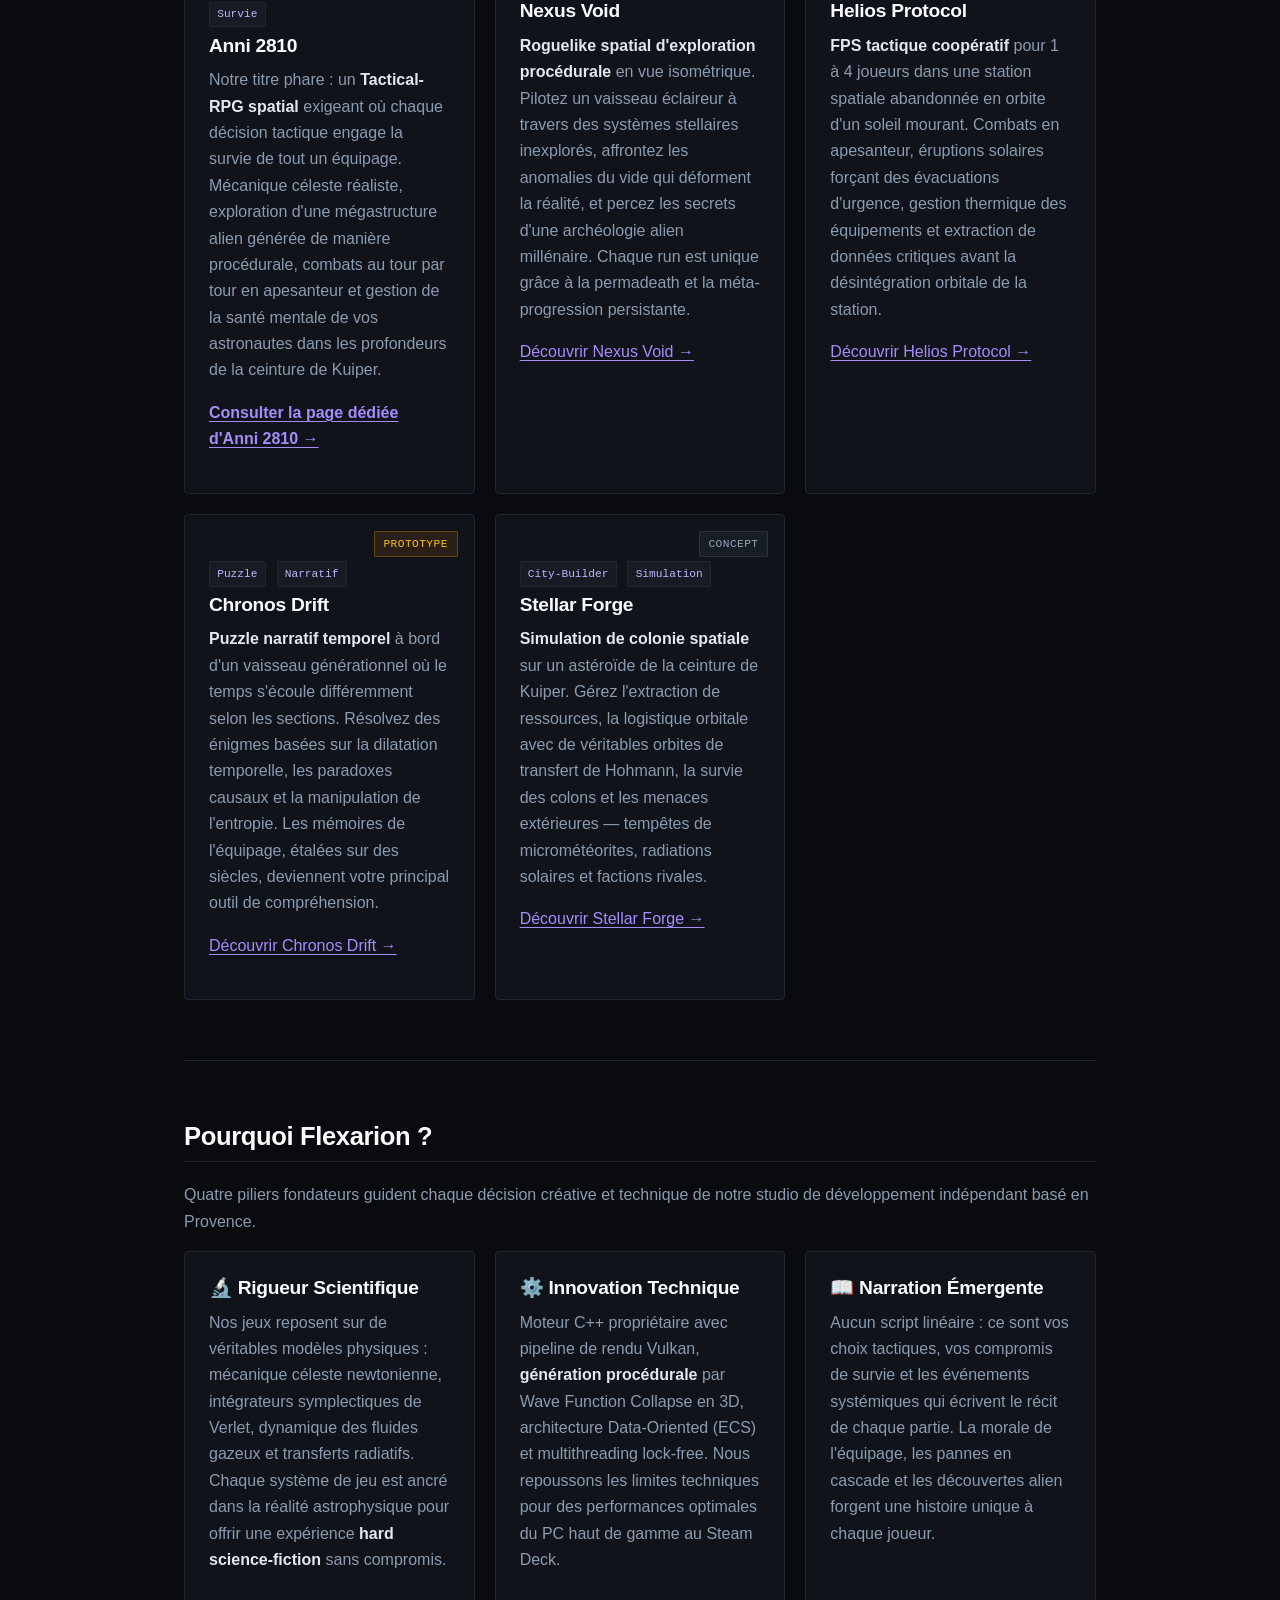
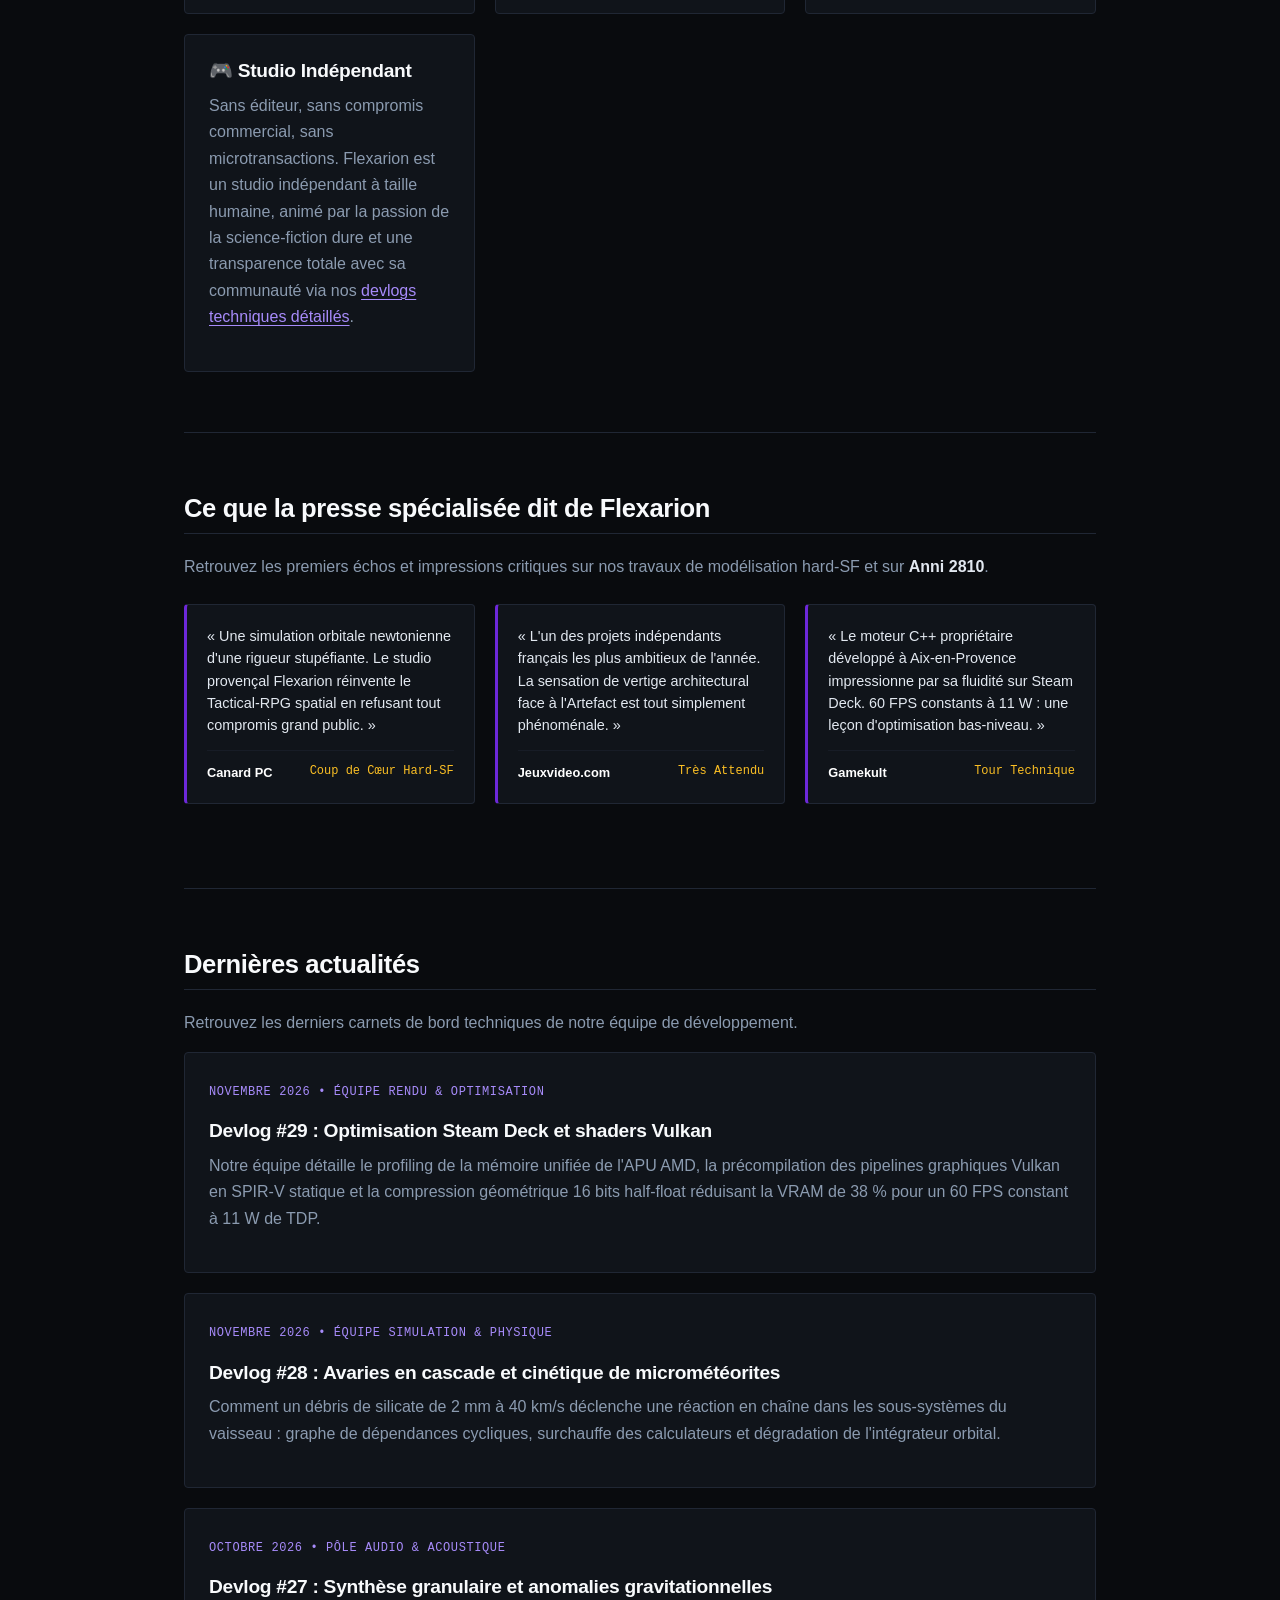
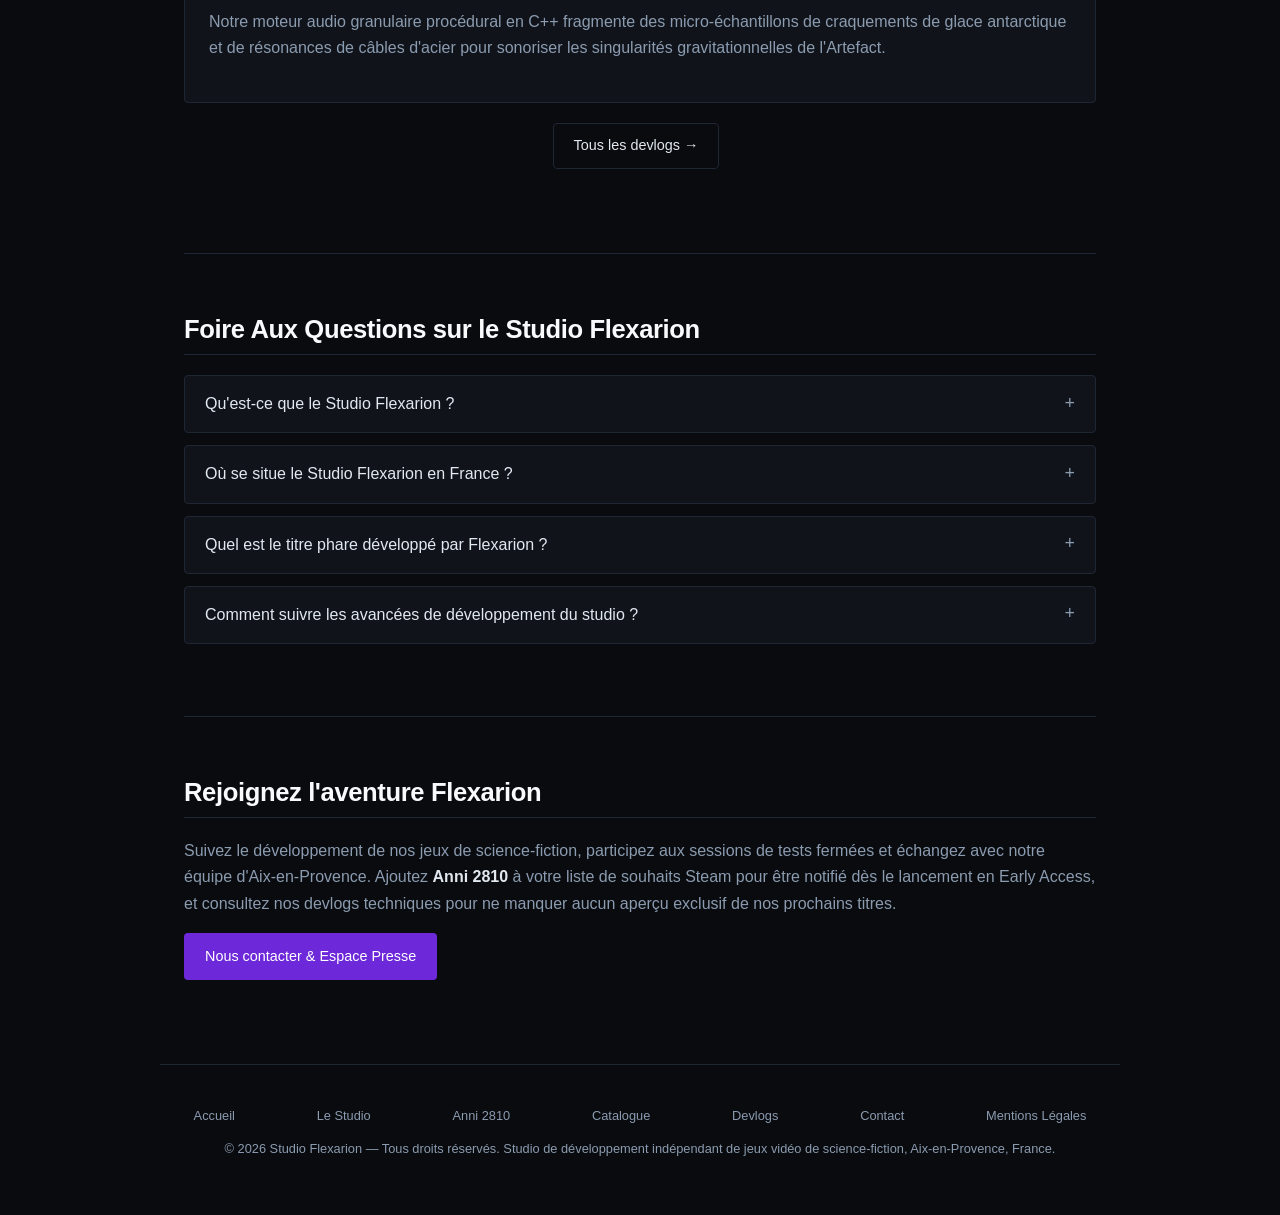
==== commit 42fa0e72: "Ourobouros" ====
--- a/index.html
+++ b/index.html
@@ -7,19 +7,19 @@
     <title>Flexarion | Studio de Jeux Vidéo Hard-SF à Aix-en-Provence</title>
     <link rel="icon" type="image/png" href="assets/images/favicon.png">
     <meta name="description" content="Flexarion est un studio indépendant de jeux vidéo de science-fiction à Aix-en-Provence. Découvrez Anni 2810, nos technologies et nos 29 devlogs.">
-    <meta name="theme-color" content="#7c3aed">
+    <meta name="theme-color" content="#6d28d9">
     <link rel="manifest" href="manifest.json">
     <meta property="og:title" content="Flexarion | Studio Indépendant de Jeux Vidéo Science-Fiction">
     <meta property="og:description" content="Studio indépendant français créant des jeux vidéo de science-fiction immersifs avec physique réaliste et génération procédurale.">
     <meta property="og:type" content="website">
     <meta property="og:url" content="https://flexarion-studio.fr/">
-    <meta property="og:image" content="https://flexarion-studio.fr/assets/images/screenshot.jpg">
+    <meta property="og:image" content="https://flexarion-studio.fr/assets/images/screenshot.svg">
     <meta property="og:locale" content="fr_FR">
     <meta property="og:site_name" content="Flexarion">
     <meta name="twitter:card" content="summary_large_image">
     <meta name="twitter:title" content="Flexarion | Studio Indépendant de Jeux Vidéo Science-Fiction">
     <meta name="twitter:description" content="Studio indépendant français créant des jeux de science-fiction immersifs. Physique réaliste, narration émergente, Aix-en-Provence.">
-    <meta name="twitter:image" content="https://flexarion-studio.fr/assets/images/screenshot.jpg">
+    <meta name="twitter:image" content="https://flexarion-studio.fr/assets/images/screenshot.svg">
     <script type="application/ld+json">
     [{
         "@context": "https://schema.org",
@@ -36,7 +36,6 @@
             "postalCode": "13100",
             "addressCountry": "FR"
         },
-        "sameAs": ["https://twitter.com/FlexarionStudio"],
         "contactPoint": {
             "@type": "ContactPoint",
             "email": "contact@flexarion-studio.fr",
@@ -97,7 +96,7 @@
         ]
     }]
     </script>
-    <link rel="stylesheet" href="assets/stylesheets/style.css?v=3">
+    <link rel="preload" href="assets/stylesheets/style.css?v=4" as="style"><link rel="stylesheet" href="assets/stylesheets/style.css?v=4">
     <link rel="canonical" href="https://flexarion-studio.fr/">
     <link rel="alternate" hreflang="fr-fr" href="https://flexarion-studio.fr/">
 </head>
@@ -129,6 +128,10 @@
                 <a href="jeux.html" class="btn btn-secondary">Catalogue complet</a>
                 <a href="studio.html" class="btn btn-secondary">Le Studio</a>
             </p>
+            <figure class="media-container">
+                <img src="assets/images/screenshot.svg" alt="Capture d'écran du moteur C++ Vulkan d'Anni 2810 en orbite autour de l'Artefact" width="1920" height="1080">
+                <figcaption>Rendu temps réel du moteur de simulation spatiale Flexarion &mdash; Approche orbitale de l'Explorateur Anni vers l'Artefact.</figcaption>
+            </figure>
         </section>
 
         <!-- ═══════ JEUX PHARES ═══════ -->
@@ -138,7 +141,7 @@
             <div class="grid">
 
                 <article class="card game-card">
-                    <span class="status-badge" style="background:var(--success)">Early Access 2026</span>
+                    <span class="status-badge status-active">Early Access 2026</span>
                     <span class="genre-tag">Tactical-RPG</span>
                     <span class="genre-tag">Hard-SF</span>
                     <span class="genre-tag">Survie</span>
@@ -148,7 +151,7 @@
                 </article>
 
                 <article class="card game-card">
-                    <span class="status-badge" style="background:var(--success)">En développement</span>
+                    <span class="status-badge status-active">En développement</span>
                     <span class="genre-tag">Roguelike</span>
                     <span class="genre-tag">Exploration</span>
                     <h3>Nexus Void</h3>
@@ -157,7 +160,7 @@
                 </article>
 
                 <article class="card game-card">
-                    <span class="status-badge" style="background:var(--info)">Pré-production</span>
+                    <span class="status-badge status-dev">Pré-production</span>
                     <span class="genre-tag">FPS Tactique</span>
                     <span class="genre-tag">Coopératif</span>
                     <h3>Helios Protocol</h3>
@@ -166,7 +169,7 @@
                 </article>
 
                 <article class="card game-card">
-                    <span class="status-badge" style="background:var(--warning)">Prototype</span>
+                    <span class="status-badge status-concept">Prototype</span>
                     <span class="genre-tag">Puzzle</span>
                     <span class="genre-tag">Narratif</span>
                     <h3>Chronos Drift</h3>
@@ -175,7 +178,7 @@
                 </article>
 
                 <article class="card game-card">
-                    <span class="status-badge" style="background:var(--text-muted)">Concept</span>
+                    <span class="status-badge status-idle">Concept</span>
                     <span class="genre-tag">City-Builder</span>
                     <span class="genre-tag">Simulation</span>
                     <h3>Stellar Forge</h3>
@@ -248,19 +251,19 @@
             <p>Retrouvez les derniers carnets de bord techniques de notre équipe de développement.</p>
 
             <article class="card card-stack">
-                <p><small class="text-accent" style="text-transform:uppercase;letter-spacing:0.05em;font-size:0.8rem">Novembre 2026 • Équipe Rendu & Optimisation</small></p>
+                <p><small class="devlog-meta">Novembre 2026 • Équipe Rendu & Optimisation</small></p>
                 <h3>Devlog #29 : Optimisation Steam Deck et shaders Vulkan</h3>
                 <p>Notre équipe détaille le profiling de la mémoire unifiée de l'APU AMD, la précompilation des pipelines graphiques Vulkan en SPIR-V statique et la compression géométrique 16 bits half-float réduisant la VRAM de 38 % pour un 60 FPS constant à 11 W de TDP.</p>
             </article>
 
             <article class="card card-stack">
-                <p><small class="text-accent" style="text-transform:uppercase;letter-spacing:0.05em;font-size:0.8rem">Novembre 2026 • Équipe Simulation & Physique</small></p>
+                <p><small class="devlog-meta">Novembre 2026 • Équipe Simulation & Physique</small></p>
                 <h3>Devlog #28 : Avaries en cascade et cinétique de micrométéorites</h3>
                 <p>Comment un débris de silicate de 2 mm à 40 km/s déclenche une réaction en chaîne dans les sous-systèmes du vaisseau : graphe de dépendances cycliques, surchauffe des calculateurs et dégradation de l'intégrateur orbital.</p>
             </article>
 
             <article class="card card-stack">
-                <p><small class="text-accent" style="text-transform:uppercase;letter-spacing:0.05em;font-size:0.8rem">Octobre 2026 • Pôle Audio & Acoustique</small></p>
+                <p><small class="devlog-meta">Octobre 2026 • Pôle Audio & Acoustique</small></p>
                 <h3>Devlog #27 : Synthèse granulaire et anomalies gravitationnelles</h3>
                 <p>Notre moteur audio granulaire procédural en C++ fragmente des micro-échantillons de craquements de glace antarctique et de résonances de câbles d'acier pour sonoriser les singularités gravitationnelles de l'Artefact.</p>
             </article>
@@ -296,7 +299,7 @@
             <details class="faq-item">
                 <summary>Comment suivre les avancées de développement du studio ?</summary>
                 <div class="faq-content">
-                    <p>Notre équipe publie régulièrement des retours techniques approfondis dans nos <a href="devlogs.html">29 carnets de bord (devlogs)</a> et partage ses annonces officielles sur son compte X (Twitter) <a href="https://twitter.com/FlexarionStudio" target="_blank" rel="noopener">@FlexarionStudio</a>.</p>
+                    <p>Notre équipe publie régulièrement des retours techniques approfondis dans nos <a href="devlogs.html">29 carnets de bord (devlogs)</a> et partage ses annonces officielles via nos communiqués et notre <a href="contact.html">espace presse officiel</a>.</p>
                 </div>
             </details>
         </section>
@@ -304,7 +307,7 @@
         <!-- ═══════ REJOINDRE ═══════ -->
         <section id="rejoindre">
             <h2>Rejoignez l'aventure Flexarion</h2>
-            <p>Suivez le développement de nos jeux de science-fiction, participez aux sessions de tests fermées et échangez avec notre équipe d'Aix-en-Provence. Ajoutez <strong>Anni 2810</strong> à votre liste de souhaits Steam pour être notifié dès le lancement en Early Access, et suivez-nous sur X (Twitter) pour ne manquer aucune annonce, aucun devlog et aucun aperçu exclusif de nos prochains titres.</p>
+            <p>Suivez le développement de nos jeux de science-fiction, participez aux sessions de tests fermées et échangez avec notre équipe d'Aix-en-Provence. Ajoutez <strong>Anni 2810</strong> à votre liste de souhaits Steam pour être notifié dès le lancement en Early Access, et consultez nos devlogs techniques pour ne manquer aucun aperçu exclusif de nos prochains titres.</p>
             <p><a href="contact.html" class="btn">Nous contacter & Espace Presse</a></p>
         </section>
     </main>
@@ -325,3 +328,4 @@
     <script>document.querySelector('.menu-toggle').addEventListener('click',function(){this.classList.toggle('active');document.querySelector('nav ul').classList.toggle('nav-open');this.setAttribute('aria-expanded',this.classList.contains('active'))})</script>
 </body>
 </html>
+
--- a/assets/stylesheets/style.css
+++ b/assets/stylesheets/style.css
@@ -1,48 +1,75 @@
 /* =========================================================
-   FLEXARION STUDIO — Design System v3
-   Optimisé Core Web Vitals, mobile-first, accessibilité
+   FLEXARION STUDIO — Design System Sobriété & Précision
+   Palette : Noir technique (#080a0d), Gris graphite (#11151c),
+             Violet nuit / prune (#5b21b6 / #6d28d9), Accents feutrés
    ========================================================= */
 
 :root {
-    --bg-dark: #0a0c10;
-    --bg-surface: #12161f;
-    --border-color: #1f2633;
+    --bg-dark: #090b0e;
+    --bg-surface: #10141a;
+    --bg-surface-elevated: #161b24;
+    --border-color: #202734;
+    --border-subtle: #171c26;
+    --border-focus: #5b21b6;
     --text-main: #e2e8f0;
-    --text-muted: #94a3b8;
-    --accent: #7c3aed;
-    --accent-hover: #6d28d9;
-    --accent-glow: rgba(124, 58, 237, 0.12);
-    --success: #10b981;
-    --info: #3b82f6;
-    --warning: #f59e0b;
-    --radius: 8px;
+    --text-muted: #8b9bb0;
+    --text-dim: #5c6b7e;
+    
+    /* Violet profond & précis (sans neon/glow artificiel) */
+    --accent: #6d28d9;
+    --accent-dark: #4c1d95;
+    --accent-light: #8b5cf6;
+    --accent-subtle: rgba(109, 40, 217, 0.12);
+    --accent-border: rgba(109, 40, 217, 0.35);
+
+    /* Statuts & Balises sobres */
+    --status-active: #059669;
+    --status-active-bg: rgba(5, 150, 105, 0.12);
+    --status-dev: #2563eb;
+    --status-dev-bg: rgba(37, 99, 235, 0.12);
+    --status-concept: #d97706;
+    --status-concept-bg: rgba(217, 119, 6, 0.12);
+    --status-idle: #475569;
+    --status-idle-bg: rgba(71, 85, 105, 0.15);
+
+    --radius: 4px;
+    --radius-sm: 2px;
     --max-w: 960px;
-}
-
-/* Reset */
+    --font-mono: ui-monospace, "SF Mono", "Menlo", "Consolas", monospace;
+}
+
+/* Reset strict */
 *, *::before, *::after { box-sizing: border-box; margin: 0; padding: 0; }
 html { scroll-behavior: smooth; }
 
 body {
     background-color: var(--bg-dark);
     color: var(--text-main);
-    font-family: system-ui, -apple-system, BlinkMacSystemFont, "Segoe UI", Roboto, sans-serif;
-    line-height: 1.7;
+    font-family: -apple-system, BlinkMacSystemFont, "Segoe UI", Roboto, "Helvetica Neue", Arial, sans-serif;
+    line-height: 1.65;
     -webkit-font-smoothing: antialiased;
     -moz-osx-font-smoothing: grayscale;
 }
 
-/* ---- Links ---- */
-a { color: var(--accent); text-decoration: underline; text-underline-offset: 3px; text-decoration-skip-ink: auto; transition: color 0.2s ease; }
-a:hover { color: var(--accent-hover); }
-
-/* ---- Header & Navigation ---- */
+/* ---- Liens ---- */
+a {
+    color: #a78bfa;
+    text-decoration: underline;
+    text-underline-offset: 3px;
+    text-decoration-thickness: 1px;
+    transition: color 0.15s ease;
+}
+a:hover {
+    color: #c4b5fd;
+}
+
+/* ---- Navigation / Header ---- */
 header {
     position: sticky;
     top: 0;
-    background: rgba(10, 12, 16, 0.88);
-    backdrop-filter: blur(10px);
-    -webkit-backdrop-filter: blur(10px);
+    background: rgba(9, 11, 14, 0.94);
+    backdrop-filter: blur(8px);
+    -webkit-backdrop-filter: blur(8px);
     border-bottom: 1px solid var(--border-color);
     z-index: 100;
 }
@@ -50,7 +77,7 @@
 nav {
     max-width: var(--max-w);
     margin: 0 auto;
-    padding: 1rem 1.5rem;
+    padding: 0.85rem 1.5rem;
     display: flex;
     justify-content: space-between;
     align-items: center;
@@ -58,31 +85,53 @@
     gap: 1rem;
 }
 
-.logo { letter-spacing: 0.05em; font-size: 1.15rem; }
+.logo {
+    font-size: 1.05rem;
+    font-weight: 600;
+    letter-spacing: 0.02em;
+}
 .logo a {
     display: inline-flex;
     align-items: center;
-    gap: 0.55rem;
-    color: inherit;
+    gap: 0.6rem;
+    color: var(--text-main);
     text-decoration: none;
 }
 .logo-icon {
-    width: 26px;
-    height: 26px;
+    width: 24px;
+    height: 24px;
     flex-shrink: 0;
     display: inline-block;
-    vertical-align: middle;
-}
-
-nav ul { display: flex; list-style: none; gap: 1.5rem; }
-nav a { color: var(--text-muted); text-decoration: none; font-size: 0.95rem; transition: color 0.2s ease; }
-nav a:hover { color: var(--accent); }
-
-/* Hamburger menu */
+}
+
+nav ul {
+    display: flex;
+    list-style: none;
+    gap: 1.5rem;
+    align-items: center;
+}
+nav a {
+    color: var(--text-muted);
+    text-decoration: none;
+    font-size: 0.9rem;
+    font-weight: 500;
+    transition: color 0.15s ease;
+}
+nav a:hover,
+nav a[aria-current="page"] {
+    color: var(--text-main);
+}
+nav a[aria-current="page"] {
+    font-weight: 600;
+    border-bottom: 2px solid var(--accent);
+    padding-bottom: 2px;
+}
+
+/* Menu mobile épuré */
 .menu-toggle {
     display: none;
     flex-direction: column;
-    gap: 4px;
+    gap: 5px;
     background: none;
     border: none;
     cursor: pointer;
@@ -91,15 +140,14 @@
 }
 .menu-toggle span {
     display: block;
-    width: 24px;
-    height: 2px;
+    width: 22px;
+    height: 1.5px;
     background: var(--text-main);
-    border-radius: 2px;
-    transition: all 0.3s ease;
-}
-.menu-toggle.active span:nth-child(1) { transform: rotate(45deg) translate(4px, 6px); }
+    transition: transform 0.2s ease, opacity 0.2s ease;
+}
+.menu-toggle.active span:nth-child(1) { transform: rotate(45deg) translate(4px, 5px); }
 .menu-toggle.active span:nth-child(2) { opacity: 0; }
-.menu-toggle.active span:nth-child(3) { transform: rotate(-45deg) translate(4px, -6px); }
+.menu-toggle.active span:nth-child(3) { transform: rotate(-45deg) translate(4px, -5px); }
 
 @media (max-width: 768px) {
     .menu-toggle { display: flex; }
@@ -108,9 +156,10 @@
         width: 100%;
         flex-direction: column;
         gap: 0;
-        padding-top: 1rem;
+        padding-top: 0.75rem;
     }
     nav ul.nav-open { display: flex; }
+    nav ul li { width: 100%; }
     nav ul li a {
         display: block;
         padding: 0.75rem 0;
@@ -118,119 +167,226 @@
     }
 }
 
-/* ---- Layout ---- */
-main { max-width: var(--max-w); margin: 0 auto; padding: 0 1.5rem; }
-section { padding: 4.5rem 0; border-bottom: 1px solid var(--border-color); }
-section:last-child { border-bottom: none; }
-
-/* ---- Typography ---- */
-h1, h2, h3, h4 { color: #fff; font-weight: 600; line-height: 1.25; }
-h1 { font-size: clamp(2.2rem, 5vw, 3.2rem); }
-h2 { font-size: 1.85rem; margin-bottom: 2rem; letter-spacing: -0.01em; }
-h3 { font-size: 1.3rem; margin-bottom: 0.75rem; }
-h4 { font-size: 1.05rem; margin: 1.5rem 0 0.5rem; }
-
-p { color: var(--text-muted); margin-bottom: 1rem; }
-p strong { color: var(--text-main); }
-
-ul { color: var(--text-muted); padding-left: 1.25rem; margin-bottom: 1.5rem; }
-li { margin-bottom: 0.35rem; }
-li strong { color: var(--text-main); }
-
-/* ---- Hero (#accueil) ---- */
-#accueil { padding: 6rem 0 4.5rem; }
+/* ---- Structure & Sections ---- */
+main {
+    max-width: var(--max-w);
+    margin: 0 auto;
+    padding: 0 1.5rem;
+}
+section {
+    padding: 3.75rem 0;
+    border-bottom: 1px solid var(--border-color);
+}
+section:last-of-type {
+    border-bottom: none;
+}
+
+/* ---- Typographie sobre ---- */
+h1, h2, h3, h4 {
+    color: #f8fafc;
+    font-weight: 600;
+    line-height: 1.25;
+    letter-spacing: -0.015em;
+}
+h1 {
+    font-size: clamp(2rem, 4vw, 2.75rem);
+    font-weight: 700;
+}
+h2 {
+    font-size: 1.6rem;
+    margin-bottom: 1.25rem;
+    border-bottom: 1px solid var(--border-color);
+    padding-bottom: 0.5rem;
+}
+h3 {
+    font-size: 1.2rem;
+    margin-bottom: 0.6rem;
+}
+h4 {
+    font-size: 1rem;
+    margin: 1.25rem 0 0.4rem;
+}
+
+p {
+    color: var(--text-muted);
+    margin-bottom: 1rem;
+}
+p strong {
+    color: var(--text-main);
+    font-weight: 600;
+}
+
+ul, ol {
+    color: var(--text-muted);
+    padding-left: 1.25rem;
+    margin-bottom: 1.25rem;
+}
+li {
+    margin-bottom: 0.35rem;
+}
+li strong {
+    color: var(--text-main);
+}
+
+/* ---- Hero section ---- */
+#accueil {
+    padding: 5rem 0 4rem;
+}
 .tagline {
+    font-size: 0.8rem;
+    font-family: var(--font-mono);
     text-transform: uppercase;
-    font-size: 0.85rem;
-    letter-spacing: 0.15em;
-    color: var(--accent);
-    font-weight: 600;
+    letter-spacing: 0.1em;
+    color: #a78bfa;
     margin-bottom: 0.5rem;
-}
-#accueil h1 { margin: 0.5rem 0 1.25rem; }
-#accueil > p { font-size: 1.1rem; max-width: 650px; }
-
-/* ---- Buttons ---- */
+    display: inline-block;
+}
+#accueil h1 {
+    margin: 0.35rem 0 1.25rem;
+}
+#accueil > p {
+    font-size: 1.05rem;
+    max-width: 700px;
+    line-height: 1.7;
+}
+
+/* ---- Boutons sobres (adieu dégradés IA & glows) ---- */
 .btn {
-    display: inline-block;
+    display: inline-flex;
+    align-items: center;
+    justify-content: center;
     background-color: var(--accent);
-    color: #fff;
-    font-weight: 600;
-    padding: 0.75rem 1.4rem;
+    color: #ffffff;
+    font-weight: 500;
+    font-size: 0.9rem;
+    padding: 0.65rem 1.25rem;
     border-radius: var(--radius);
     text-decoration: none;
-    transition: background-color 0.2s ease, transform 0.15s ease;
-    margin-right: 0.75rem;
+    border: 1px solid transparent;
+    transition: background-color 0.15s ease, border-color 0.15s ease;
+    margin-right: 0.5rem;
     margin-bottom: 0.5rem;
-}
-.btn:hover { background-color: var(--accent-hover); color: #fff; transform: translateY(-1px); }
-.btn:focus-visible { outline: 2px solid var(--accent); outline-offset: 3px; }
+    cursor: pointer;
+}
+.btn:hover {
+    background-color: var(--accent-light);
+    color: #ffffff;
+    text-decoration: none;
+}
+.btn:focus-visible {
+    outline: 2px solid var(--accent-light);
+    outline-offset: 2px;
+}
 
 .btn-secondary {
-    background: transparent;
-    border: 2px solid var(--accent);
-    color: var(--accent);
-}
-.btn-secondary:hover { background: var(--accent); color: #fff; }
-
-/* ---- Grid & Cards ---- */
+    background-color: transparent;
+    border: 1px solid var(--border-color);
+    color: var(--text-main);
+}
+.btn-secondary:hover {
+    background-color: var(--bg-surface-elevated);
+    border-color: var(--text-muted);
+    color: #ffffff;
+}
+
+/* ---- Grilles & Cartes ---- */
 .grid {
     display: grid;
     grid-template-columns: repeat(auto-fit, minmax(280px, 1fr));
-    gap: 1.5rem;
+    gap: 1.25rem;
 }
 
 .card {
     background-color: var(--bg-surface);
     border: 1px solid var(--border-color);
     border-radius: var(--radius);
-    padding: 1.75rem;
-    transition: border-color 0.3s ease;
-}
-.card:hover { border-color: var(--accent); }
-.card-stack { margin-bottom: 1.5rem; }
+    padding: 1.5rem;
+    transition: border-color 0.2s ease;
+}
+.card:hover {
+    border-color: #384252;
+}
+.card-stack {
+    margin-bottom: 1.25rem;
+}
 
 /* Game cards */
-.game-card { position: relative; padding-top: 2.75rem; }
+.game-card {
+    position: relative;
+    padding-top: 2.75rem;
+}
 .status-badge {
     display: inline-block;
+    font-family: var(--font-mono);
     font-size: 0.7rem;
     text-transform: uppercase;
-    letter-spacing: 0.05em;
-    padding: 0.25rem 0.75rem;
-    border-radius: 20px;
-    font-weight: 600;
-    color: #fff;
+    letter-spacing: 0.04em;
+    padding: 0.2rem 0.55rem;
+    border-radius: var(--radius-sm);
+    font-weight: 500;
     position: absolute;
     top: 1rem;
     right: 1rem;
-}
+    background: var(--bg-surface-elevated);
+    border: 1px solid var(--border-color);
+    color: var(--text-muted);
+}
+.status-badge.status-active,
+.status-badge[style*="var(--success)"] {
+    background: var(--status-active-bg) !important;
+    border-color: rgba(5, 150, 105, 0.4) !important;
+    color: #34d399 !important;
+}
+.status-badge.status-dev,
+.status-badge[style*="var(--info)"] {
+    background: var(--status-dev-bg) !important;
+    border-color: rgba(37, 99, 235, 0.4) !important;
+    color: #60a5fa !important;
+}
+.status-badge.status-concept,
+.status-badge[style*="var(--warning)"] {
+    background: var(--status-concept-bg) !important;
+    border-color: rgba(217, 119, 6, 0.4) !important;
+    color: #fbbf24 !important;
+}
+.status-badge.status-idle,
+.status-badge[style*="var(--text-muted)"] {
+    background: var(--status-idle-bg) !important;
+    border-color: rgba(71, 85, 105, 0.4) !important;
+    color: #94a3b8 !important;
+}
+
 .genre-tag {
     display: inline-block;
-    font-size: 0.75rem;
-    padding: 0.2rem 0.6rem;
-    border-radius: 4px;
-    background: var(--accent-glow);
-    color: var(--accent);
-    margin-right: 0.5rem;
-    margin-bottom: 0.5rem;
-    font-weight: 500;
-}
-
-/* ---- Media containers ---- */
+    font-family: var(--font-mono);
+    font-size: 0.7rem;
+    padding: 0.15rem 0.45rem;
+    border-radius: var(--radius-sm);
+    background: var(--bg-surface-elevated);
+    border: 1px solid var(--border-color);
+    color: #c4b5fd;
+    margin-right: 0.4rem;
+    margin-bottom: 0.4rem;
+}
+
+/* ---- Conteneurs Médias ---- */
 .media-container {
-    margin-bottom: 2rem;
+    margin: 1.5rem 0;
     border-radius: var(--radius);
     overflow: hidden;
     border: 1px solid var(--border-color);
     background-color: var(--bg-surface);
 }
-.media-container img { width: 100%; height: auto; display: block; }
+.media-container img {
+    width: 100%;
+    height: auto;
+    display: block;
+}
 .media-container figcaption {
-    padding: 0.75rem 1.25rem;
-    font-size: 0.85rem;
+    padding: 0.65rem 1rem;
+    font-size: 0.8rem;
     color: var(--text-muted);
-    background: rgba(10, 12, 16, 0.75);
+    background: var(--bg-surface);
     border-top: 1px solid var(--border-color);
 }
 
@@ -240,68 +396,88 @@
     background: transparent;
     border: none;
     padding: 0;
-    margin-bottom: 0.75rem;
+    margin-bottom: 0.5rem;
     backdrop-filter: none;
     -webkit-backdrop-filter: none;
 }
-#devlogs small {
-    color: var(--accent);
-    font-size: 0.8rem;
+#devlogs small,
+.devlog-meta {
+    color: #a78bfa;
+    font-family: var(--font-mono);
+    font-size: 0.75rem;
     text-transform: uppercase;
     letter-spacing: 0.05em;
 }
 
-/* ---- FAQ ---- */
+/* ---- FAQ (Accordéon épuré) ---- */
 .faq-item {
-    margin-bottom: 1rem;
+    margin-bottom: 0.75rem;
     background: var(--bg-surface);
     border: 1px solid var(--border-color);
     border-radius: var(--radius);
-    overflow: hidden;
 }
 .faq-item summary {
     cursor: pointer;
-    font-weight: 600;
-    color: #fff;
-    padding: 1rem 1.5rem;
+    font-weight: 500;
+    color: var(--text-main);
+    padding: 0.85rem 1.25rem;
     list-style: none;
     display: flex;
     justify-content: space-between;
     align-items: center;
-    transition: background 0.2s;
-}
-.faq-item summary:hover { background: rgba(124, 58, 237, 0.05); }
+    transition: background 0.15s;
+}
+.faq-item summary:hover {
+    background: var(--bg-surface-elevated);
+}
 .faq-item summary::-webkit-details-marker { display: none; }
 .faq-item summary::after {
     content: "+";
-    font-size: 1.2rem;
-    color: var(--accent);
-    transition: transform 0.3s;
+    font-family: var(--font-mono);
+    font-size: 1.1rem;
+    color: var(--text-muted);
     flex-shrink: 0;
     margin-left: 1rem;
 }
-.faq-item[open] summary::after { content: "\2212"; }
-.faq-content { padding: 0 1.5rem 1.25rem; }
+.faq-item[open] summary::after {
+    content: "−";
+    color: var(--text-main);
+}
+.faq-content {
+    padding: 0 1.25rem 1rem;
+    border-top: 1px solid var(--border-subtle);
+}
+.faq-content p:last-child {
+    margin-bottom: 0;
+}
 
 /* ---- Footer ---- */
 footer {
     max-width: var(--max-w);
     margin: 0 auto;
-    padding: 3rem 1.5rem;
+    padding: 2.5rem 1.5rem;
     text-align: center;
-    font-size: 0.85rem;
+    font-size: 0.8rem;
+    color: var(--text-dim);
     border-top: 1px solid var(--border-color);
 }
-footer nav { margin-bottom: 1rem; }
+footer nav {
+    margin-bottom: 0.75rem;
+    padding: 0;
+    border: none;
+}
 footer nav a {
     color: var(--text-muted);
     text-decoration: none;
-    margin: 0 0.75rem;
-    transition: color 0.2s;
-}
-footer nav a:hover { color: var(--accent); }
-
-/* ---- Utilities ---- */
+    margin: 0 0.6rem;
+    font-size: 0.8rem;
+}
+footer nav a:hover {
+    color: var(--text-main);
+    text-decoration: underline;
+}
+
+/* ---- Utilitaires ---- */
 .sr-only {
     position: absolute;
     width: 1px;
@@ -313,56 +489,44 @@
     white-space: nowrap;
     border: 0;
 }
-.text-accent { color: var(--accent); }
+.text-accent { color: #a78bfa; }
 .text-center { text-align: center; }
 
 code {
-    background: rgba(124, 58, 237, 0.1);
-    padding: 0.15rem 0.4rem;
-    border-radius: 4px;
-    font-size: 0.9em;
-    color: var(--accent);
-}
-
-/* ---- Animations ---- */
-@keyframes fadeInUp {
-    from { opacity: 0; transform: translateY(20px); }
-    to { opacity: 1; transform: translateY(0); }
-}
-.card, .game-card { animation: fadeInUp 0.5s ease both; }
-
-/* ---- Focus ---- */
-:focus-visible { outline: 2px solid var(--accent); outline-offset: 2px; }
-
-/* ---- Reduced motion ---- */
-@media (prefers-reduced-motion: reduce) {
-    *, *::before, *::after {
-        animation-duration: 0.01ms !important;
-        animation-iteration-count: 1 !important;
-        transition-duration: 0.01ms !important;
-    }
-    html { scroll-behavior: auto; }
+    background: var(--bg-surface-elevated);
+    border: 1px solid var(--border-color);
+    padding: 0.15rem 0.35rem;
+    border-radius: var(--radius-sm);
+    font-size: 0.85em;
+    font-family: var(--font-mono);
+    color: #ddd6fe;
+}
+
+/* ---- Focus sobre & accessible ---- */
+:focus-visible {
+    outline: 2px solid var(--accent);
+    outline-offset: 2px;
 }
 
 /* ---- Print ---- */
 @media print {
     header, footer, .menu-toggle { display: none; }
     body { background: #fff; color: #000; }
-    .card { border: 1px solid #ccc; background: #f9f9f9; }
+    .card { border: 1px solid #ccc; background: #fff; }
     a { color: #000; text-decoration: underline; }
 }
 
-/* ---- Scrollbar ---- */
-::-webkit-scrollbar { width: 8px; }
+/* ---- Scrollbar discrète ---- */
+::-webkit-scrollbar { width: 6px; }
 ::-webkit-scrollbar-track { background: var(--bg-dark); }
-::-webkit-scrollbar-thumb { background: var(--border-color); border-radius: 4px; }
-::-webkit-scrollbar-thumb:hover { background: var(--accent); }
-
-/* ---- Breadcrumbs (Fil d'Ariane) ---- */
+::-webkit-scrollbar-thumb { background: #27303f; border-radius: 3px; }
+::-webkit-scrollbar-thumb:hover { background: #3c495e; }
+
+/* ---- Fil d'Ariane ---- */
 .breadcrumbs {
-    padding: 1.25rem 0 0.5rem;
-    font-size: 0.85rem;
-    color: var(--text-muted);
+    padding: 1rem 0 0.25rem;
+    font-size: 0.8rem;
+    color: var(--text-dim);
 }
 .breadcrumbs ol {
     display: flex;
@@ -370,27 +534,25 @@
     list-style: none;
     padding: 0;
     margin: 0;
-    gap: 0.5rem;
+    gap: 0.4rem;
     align-items: center;
 }
 .breadcrumbs li {
     margin: 0;
     display: flex;
     align-items: center;
-    gap: 0.5rem;
+    gap: 0.4rem;
 }
 .breadcrumbs li:not(:last-child)::after {
     content: "/";
     color: var(--border-color);
-    font-weight: 300;
 }
 .breadcrumbs a {
     color: var(--text-muted);
     text-decoration: none;
-    transition: color 0.2s;
 }
 .breadcrumbs a:hover {
-    color: var(--accent);
+    color: var(--text-main);
     text-decoration: underline;
 }
 .breadcrumbs [aria-current="page"] {
@@ -398,46 +560,45 @@
     font-weight: 500;
 }
 
-/* ---- Formulaires (Contact & Presse) ---- */
+/* ---- Formulaires ---- */
 .form-group {
     margin-bottom: 1.25rem;
 }
 .form-group label {
     display: block;
-    margin-bottom: 0.5rem;
+    margin-bottom: 0.35rem;
     font-weight: 500;
     color: var(--text-main);
-    font-size: 0.95rem;
+    font-size: 0.9rem;
 }
 .form-group label .required {
-    color: #ef4444;
+    color: #f87171;
 }
 .form-control {
     width: 100%;
-    padding: 0.75rem 1rem;
-    background-color: #0d1017;
+    padding: 0.65rem 0.85rem;
+    background-color: var(--bg-surface-elevated);
     border: 1px solid var(--border-color);
     border-radius: var(--radius);
     color: var(--text-main);
     font-family: inherit;
-    font-size: 1rem;
-    transition: border-color 0.2s, box-shadow 0.2s;
+    font-size: 0.95rem;
+    transition: border-color 0.15s;
 }
 .form-control:focus {
     outline: none;
     border-color: var(--accent);
-    box-shadow: 0 0 0 3px var(--accent-glow);
 }
 textarea.form-control {
     resize: vertical;
-    min-height: 120px;
+    min-height: 110px;
 }
 select.form-control {
     appearance: none;
-    background-image: url("data:image/svg+xml;charset=UTF-8,%3csvg xmlns='http://www.w3.org/2000/svg' viewBox='0 0 24 24' fill='none' stroke='%2394a3b8' stroke-width='2' stroke-linecap='round' stroke-linejoin='round'%3e%3cpolyline points='6 9 12 15 18 9'%3e%3c/polyline%3e%3c/svg%3e");
+    background-image: url("data:image/svg+xml;charset=UTF-8,%3csvg xmlns='http://www.w3.org/2000/svg' viewBox='0 0 24 24' fill='none' stroke='%238b9bb0' stroke-width='2' stroke-linecap='round' stroke-linejoin='round'%3e%3cpolyline points='6 9 12 15 18 9'%3e%3c/polyline%3e%3c/svg%3e");
     background-repeat: no-repeat;
-    background-position: right 1rem center;
-    background-size: 1em;
+    background-position: right 0.85rem center;
+    background-size: 0.9em;
 }
 .form-row {
     display: grid;
@@ -445,102 +606,102 @@
     gap: 1rem;
 }
 @media (max-width: 640px) {
-    .form-row {
-        grid-template-columns: 1fr;
-    }
+    .form-row { grid-template-columns: 1fr; }
 }
 .form-help {
-    font-size: 0.8rem;
-    color: var(--text-muted);
-    margin-top: 0.35rem;
+    font-size: 0.75rem;
+    color: var(--text-dim);
+    margin-top: 0.3rem;
 }
 
 /* ---- Timeline Historique ---- */
 .timeline {
     position: relative;
-    padding-left: 2rem;
-    margin: 2rem 0;
-    border-left: 2px solid var(--border-color);
+    padding-left: 1.5rem;
+    margin: 1.5rem 0;
+    border-left: 1px solid var(--border-color);
 }
 .timeline-item {
     position: relative;
-    margin-bottom: 2rem;
+    margin-bottom: 1.5rem;
 }
 .timeline-item:last-child {
     margin-bottom: 0;
 }
 .timeline-marker {
     position: absolute;
-    left: -2.6rem;
-    top: 0.25rem;
-    width: 14px;
-    height: 14px;
+    left: -1.85rem;
+    top: 0.35rem;
+    width: 9px;
+    height: 9px;
     border-radius: 50%;
     background-color: var(--accent);
-    border: 3px solid var(--bg-dark);
-    box-shadow: 0 0 0 2px var(--accent);
+    border: 2px solid var(--bg-dark);
 }
 .timeline-date {
-    font-size: 0.85rem;
-    color: var(--accent);
+    font-family: var(--font-mono);
+    font-size: 0.8rem;
+    color: #a78bfa;
     font-weight: 600;
     text-transform: uppercase;
     letter-spacing: 0.05em;
-    margin-bottom: 0.25rem;
-}
-
-/* ---- Équipe / Team ---- */
+    margin-bottom: 0.2rem;
+}
+
+/* ---- Équipe ---- */
 .team-role {
-    color: var(--accent);
-    font-size: 0.9rem;
+    color: #a78bfa;
+    font-size: 0.85rem;
     font-weight: 500;
-    margin-bottom: 0.75rem;
+    margin-bottom: 0.6rem;
 }
 .team-specialties {
     display: flex;
     flex-wrap: wrap;
-    gap: 0.4rem;
-    margin-top: 1rem;
+    gap: 0.35rem;
+    margin-top: 0.85rem;
 }
 .team-specialties span {
-    font-size: 0.75rem;
-    padding: 0.2rem 0.5rem;
-    background: rgba(124, 58, 237, 0.1);
-    border: 1px solid rgba(124, 58, 237, 0.2);
-    border-radius: 4px;
-    color: var(--text-main);
+    font-family: var(--font-mono);
+    font-size: 0.7rem;
+    padding: 0.15rem 0.45rem;
+    background: var(--bg-surface-elevated);
+    border: 1px solid var(--border-color);
+    border-radius: var(--radius-sm);
+    color: var(--text-muted);
 }
 
 /* ---- Tableaux Spécifications ---- */
 .table-responsive {
     overflow-x: auto;
-    margin: 1.5rem 0;
+    margin: 1.25rem 0;
     border: 1px solid var(--border-color);
     border-radius: var(--radius);
 }
 table {
     width: 100%;
     border-collapse: collapse;
-    font-size: 0.95rem;
+    font-size: 0.9rem;
     text-align: left;
 }
 th, td {
-    padding: 0.85rem 1.25rem;
+    padding: 0.75rem 1rem;
     border-bottom: 1px solid var(--border-color);
 }
 th {
-    background-color: #0f131a;
-    color: #fff;
+    background-color: var(--bg-surface-elevated);
+    color: var(--text-main);
     font-weight: 600;
     text-transform: uppercase;
-    font-size: 0.8rem;
+    font-size: 0.75rem;
     letter-spacing: 0.05em;
+    font-family: var(--font-mono);
 }
 tr:last-child td {
     border-bottom: none;
 }
 tr:hover td {
-    background-color: rgba(124, 58, 237, 0.03);
+    background-color: rgba(255, 255, 255, 0.02);
 }
 
 /* ---- Sommaire Devlogs (TOC) ---- */
@@ -548,29 +709,25 @@
     background-color: var(--bg-surface);
     border: 1px solid var(--border-color);
     border-radius: var(--radius);
-    padding: 1.5rem;
-    margin-bottom: 2.5rem;
+    padding: 1.25rem;
+    margin-bottom: 2rem;
 }
 .toc h3 {
     margin-top: 0;
-    font-size: 1.15rem;
-    margin-bottom: 1rem;
-    display: flex;
-    align-items: center;
-    gap: 0.5rem;
+    font-size: 1.05rem;
+    margin-bottom: 0.85rem;
 }
 .toc-grid {
     display: grid;
-    grid-template-columns: repeat(auto-fit, minmax(240px, 1fr));
+    grid-template-columns: repeat(auto-fit, minmax(220px, 1fr));
     gap: 1rem;
 }
-.toc-category {
-    font-size: 0.9rem;
-}
 .toc-category h4 {
-    color: var(--accent);
-    font-size: 0.95rem;
-    margin: 0 0 0.5rem;
+    color: #a78bfa;
+    font-size: 0.85rem;
+    margin: 0 0 0.4rem;
+    font-family: var(--font-mono);
+    text-transform: uppercase;
 }
 .toc-category ul {
     list-style: none;
@@ -578,7 +735,7 @@
     margin-bottom: 0;
 }
 .toc-category li {
-    margin-bottom: 0.35rem;
+    margin-bottom: 0.25rem;
     font-size: 0.85rem;
 }
 .toc-category a {
@@ -592,11 +749,11 @@
 
 /* ---- Press Kit Box ---- */
 .press-kit-box {
-    background: linear-gradient(135deg, rgba(124, 58, 237, 0.08) 0%, rgba(18, 22, 31, 1) 100%);
-    border: 1px solid rgba(124, 58, 237, 0.3);
-    border-radius: var(--radius);
-    padding: 2rem;
-    margin-bottom: 2rem;
+    background: var(--bg-surface);
+    border: 1px solid var(--border-color);
+    border-radius: var(--radius);
+    padding: 1.5rem;
+    margin-bottom: 1.75rem;
 }
 .press-kit-box h3 {
     color: #fff;
@@ -605,152 +762,147 @@
 .press-badges {
     display: flex;
     flex-wrap: wrap;
-    gap: 0.75rem;
-    margin-top: 1rem;
+    gap: 0.5rem;
+    margin-top: 0.85rem;
 }
 .press-badge {
     display: inline-flex;
     align-items: center;
-    gap: 0.5rem;
-    background: var(--bg-surface);
-    border: 1px solid var(--border-color);
-    padding: 0.5rem 1rem;
-    border-radius: var(--radius);
-    font-size: 0.85rem;
+    gap: 0.4rem;
+    background: var(--bg-surface-elevated);
+    border: 1px solid var(--border-color);
+    padding: 0.45rem 0.85rem;
+    border-radius: var(--radius);
+    font-size: 0.8rem;
     color: var(--text-main);
     text-decoration: none;
 }
 .press-badge:hover {
-    border-color: var(--accent);
+    border-color: var(--text-muted);
     color: #fff;
 }
 
-/* ---- Avis Médias & Presse (Reviews & Accolades) ---- */
+/* ---- Avis Médias & Presse ---- */
 .reviews-grid {
     display: grid;
     grid-template-columns: repeat(auto-fit, minmax(260px, 1fr));
-    gap: 1.5rem;
-    margin: 2rem 0;
+    gap: 1.25rem;
+    margin: 1.5rem 0;
 }
 .review-card {
     background: var(--bg-surface);
     border: 1px solid var(--border-color);
     border-left: 3px solid var(--accent);
     border-radius: var(--radius);
-    padding: 1.5rem;
-    position: relative;
+    padding: 1.25rem;
     display: flex;
     flex-direction: column;
     justify-content: space-between;
 }
 .review-quote {
-    font-size: 0.95rem;
-    font-style: italic;
-    color: var(--text-main);
-    line-height: 1.6;
-    margin-bottom: 1rem;
+    font-size: 0.9rem;
+    color: var(--text-main);
+    line-height: 1.55;
+    margin-bottom: 0.85rem;
 }
 .review-meta {
     display: flex;
     justify-content: space-between;
     align-items: center;
-    border-top: 1px solid var(--border-color);
-    padding-top: 0.75rem;
-    font-size: 0.85rem;
+    border-top: 1px solid var(--border-subtle);
+    padding-top: 0.65rem;
+    font-size: 0.8rem;
 }
 .review-source {
     font-weight: 600;
     color: #fff;
 }
 .review-score {
-    color: var(--warning);
-    font-weight: bold;
-    letter-spacing: 1px;
+    color: #fbbf24;
+    font-family: var(--font-mono);
+    font-size: 0.75rem;
 }
 
 /* ---- Widget Audio Procédural ---- */
 .audio-widget {
-    background: linear-gradient(135deg, rgba(124, 58, 237, 0.12) 0%, rgba(18, 22, 31, 0.95) 100%);
-    border: 1px solid rgba(124, 58, 237, 0.35);
-    border-radius: var(--radius);
-    padding: 1.5rem;
-    margin: 1.5rem 0;
+    background: var(--bg-surface);
+    border: 1px solid var(--border-color);
+    border-radius: var(--radius);
+    padding: 1.25rem;
+    margin: 1.25rem 0;
     display: flex;
     flex-direction: column;
-    gap: 1rem;
+    gap: 0.75rem;
 }
 .audio-header {
     display: flex;
     justify-content: space-between;
     align-items: center;
     flex-wrap: wrap;
-    gap: 0.75rem;
+    gap: 0.5rem;
 }
 .audio-btn {
     display: inline-flex;
     align-items: center;
-    gap: 0.5rem;
+    gap: 0.4rem;
     background: var(--accent);
     color: #fff;
-    border: none;
-    padding: 0.6rem 1.2rem;
-    border-radius: var(--radius);
-    font-weight: 600;
+    border: 1px solid transparent;
+    padding: 0.5rem 1rem;
+    border-radius: var(--radius);
+    font-weight: 500;
     cursor: pointer;
     font-family: inherit;
-    font-size: 0.9rem;
-    transition: background-color 0.2s, transform 0.15s;
+    font-size: 0.85rem;
+    transition: background-color 0.15s;
 }
 .audio-btn:hover {
-    background-color: var(--accent-hover);
-    transform: translateY(-1px);
+    background-color: var(--accent-light);
 }
 .audio-status {
-    font-size: 0.85rem;
-    color: var(--text-muted);
+    font-size: 0.8rem;
+    color: var(--text-dim);
+    font-family: var(--font-mono);
 }
 .audio-status.playing {
-    color: var(--success);
-    font-weight: 500;
-}
-
-/* ---- Simulateur Visuel Interactif Canvas ---- */
+    color: #34d399;
+}
+
+/* ---- Simulateur Canvas ---- */
 .canvas-card {
-    background: #080a0f;
-    border: 1px solid var(--border-color);
-    border-radius: var(--radius);
-    padding: 1rem;
-    margin: 1.5rem 0;
-    overflow: hidden;
+    background: #06070a;
+    border: 1px solid var(--border-color);
+    border-radius: var(--radius);
+    padding: 0.75rem;
+    margin: 1.25rem 0;
     text-align: center;
 }
 .canvas-card canvas {
     max-width: 100%;
     height: auto;
-    border-radius: 4px;
+    border-radius: 2px;
     display: block;
     margin: 0 auto;
-    background: #07090e;
+    background: #06070a;
 }
 .canvas-legend {
     display: flex;
     justify-content: center;
     flex-wrap: wrap;
-    gap: 1.5rem;
-    margin-top: 0.75rem;
-    font-size: 0.8rem;
-    color: var(--text-muted);
+    gap: 1.25rem;
+    margin-top: 0.6rem;
+    font-size: 0.75rem;
+    color: var(--text-dim);
+    font-family: var(--font-mono);
 }
 .canvas-legend span {
     display: inline-flex;
     align-items: center;
-    gap: 0.4rem;
+    gap: 0.35rem;
 }
 .canvas-dot {
-    width: 8px;
-    height: 8px;
+    width: 7px;
+    height: 7px;
     border-radius: 50%;
     display: inline-block;
 }
-
-
--- a/assets/stylesheets/style.css
+++ b/assets/stylesheets/style.css
@@ -1,48 +1,75 @@
 /* =========================================================
-   FLEXARION STUDIO — Design System v3
-   Optimisé Core Web Vitals, mobile-first, accessibilité
+   FLEXARION STUDIO — Design System Sobriété & Précision
+   Palette : Noir technique (#080a0d), Gris graphite (#11151c),
+             Violet nuit / prune (#5b21b6 / #6d28d9), Accents feutrés
    ========================================================= */
 
 :root {
-    --bg-dark: #0a0c10;
-    --bg-surface: #12161f;
-    --border-color: #1f2633;
+    --bg-dark: #090b0e;
+    --bg-surface: #10141a;
+    --bg-surface-elevated: #161b24;
+    --border-color: #202734;
+    --border-subtle: #171c26;
+    --border-focus: #5b21b6;
     --text-main: #e2e8f0;
-    --text-muted: #94a3b8;
-    --accent: #7c3aed;
-    --accent-hover: #6d28d9;
-    --accent-glow: rgba(124, 58, 237, 0.12);
-    --success: #10b981;
-    --info: #3b82f6;
-    --warning: #f59e0b;
-    --radius: 8px;
+    --text-muted: #8b9bb0;
+    --text-dim: #5c6b7e;
+    
+    /* Violet profond & précis (sans neon/glow artificiel) */
+    --accent: #6d28d9;
+    --accent-dark: #4c1d95;
+    --accent-light: #8b5cf6;
+    --accent-subtle: rgba(109, 40, 217, 0.12);
+    --accent-border: rgba(109, 40, 217, 0.35);
+
+    /* Statuts & Balises sobres */
+    --status-active: #059669;
+    --status-active-bg: rgba(5, 150, 105, 0.12);
+    --status-dev: #2563eb;
+    --status-dev-bg: rgba(37, 99, 235, 0.12);
+    --status-concept: #d97706;
+    --status-concept-bg: rgba(217, 119, 6, 0.12);
+    --status-idle: #475569;
+    --status-idle-bg: rgba(71, 85, 105, 0.15);
+
+    --radius: 4px;
+    --radius-sm: 2px;
     --max-w: 960px;
-}
-
-/* Reset */
+    --font-mono: ui-monospace, "SF Mono", "Menlo", "Consolas", monospace;
+}
+
+/* Reset strict */
 *, *::before, *::after { box-sizing: border-box; margin: 0; padding: 0; }
 html { scroll-behavior: smooth; }
 
 body {
     background-color: var(--bg-dark);
     color: var(--text-main);
-    font-family: system-ui, -apple-system, BlinkMacSystemFont, "Segoe UI", Roboto, sans-serif;
-    line-height: 1.7;
+    font-family: -apple-system, BlinkMacSystemFont, "Segoe UI", Roboto, "Helvetica Neue", Arial, sans-serif;
+    line-height: 1.65;
     -webkit-font-smoothing: antialiased;
     -moz-osx-font-smoothing: grayscale;
 }
 
-/* ---- Links ---- */
-a { color: var(--accent); text-decoration: underline; text-underline-offset: 3px; text-decoration-skip-ink: auto; transition: color 0.2s ease; }
-a:hover { color: var(--accent-hover); }
-
-/* ---- Header & Navigation ---- */
+/* ---- Liens ---- */
+a {
+    color: #a78bfa;
+    text-decoration: underline;
+    text-underline-offset: 3px;
+    text-decoration-thickness: 1px;
+    transition: color 0.15s ease;
+}
+a:hover {
+    color: #c4b5fd;
+}
+
+/* ---- Navigation / Header ---- */
 header {
     position: sticky;
     top: 0;
-    background: rgba(10, 12, 16, 0.88);
-    backdrop-filter: blur(10px);
-    -webkit-backdrop-filter: blur(10px);
+    background: rgba(9, 11, 14, 0.94);
+    backdrop-filter: blur(8px);
+    -webkit-backdrop-filter: blur(8px);
     border-bottom: 1px solid var(--border-color);
     z-index: 100;
 }
@@ -50,7 +77,7 @@
 nav {
     max-width: var(--max-w);
     margin: 0 auto;
-    padding: 1rem 1.5rem;
+    padding: 0.85rem 1.5rem;
     display: flex;
     justify-content: space-between;
     align-items: center;
@@ -58,31 +85,53 @@
     gap: 1rem;
 }
 
-.logo { letter-spacing: 0.05em; font-size: 1.15rem; }
+.logo {
+    font-size: 1.05rem;
+    font-weight: 600;
+    letter-spacing: 0.02em;
+}
 .logo a {
     display: inline-flex;
     align-items: center;
-    gap: 0.55rem;
-    color: inherit;
+    gap: 0.6rem;
+    color: var(--text-main);
     text-decoration: none;
 }
 .logo-icon {
-    width: 26px;
-    height: 26px;
+    width: 24px;
+    height: 24px;
     flex-shrink: 0;
     display: inline-block;
-    vertical-align: middle;
-}
-
-nav ul { display: flex; list-style: none; gap: 1.5rem; }
-nav a { color: var(--text-muted); text-decoration: none; font-size: 0.95rem; transition: color 0.2s ease; }
-nav a:hover { color: var(--accent); }
-
-/* Hamburger menu */
+}
+
+nav ul {
+    display: flex;
+    list-style: none;
+    gap: 1.5rem;
+    align-items: center;
+}
+nav a {
+    color: var(--text-muted);
+    text-decoration: none;
+    font-size: 0.9rem;
+    font-weight: 500;
+    transition: color 0.15s ease;
+}
+nav a:hover,
+nav a[aria-current="page"] {
+    color: var(--text-main);
+}
+nav a[aria-current="page"] {
+    font-weight: 600;
+    border-bottom: 2px solid var(--accent);
+    padding-bottom: 2px;
+}
+
+/* Menu mobile épuré */
 .menu-toggle {
     display: none;
     flex-direction: column;
-    gap: 4px;
+    gap: 5px;
     background: none;
     border: none;
     cursor: pointer;
@@ -91,15 +140,14 @@
 }
 .menu-toggle span {
     display: block;
-    width: 24px;
-    height: 2px;
+    width: 22px;
+    height: 1.5px;
     background: var(--text-main);
-    border-radius: 2px;
-    transition: all 0.3s ease;
-}
-.menu-toggle.active span:nth-child(1) { transform: rotate(45deg) translate(4px, 6px); }
+    transition: transform 0.2s ease, opacity 0.2s ease;
+}
+.menu-toggle.active span:nth-child(1) { transform: rotate(45deg) translate(4px, 5px); }
 .menu-toggle.active span:nth-child(2) { opacity: 0; }
-.menu-toggle.active span:nth-child(3) { transform: rotate(-45deg) translate(4px, -6px); }
+.menu-toggle.active span:nth-child(3) { transform: rotate(-45deg) translate(4px, -5px); }
 
 @media (max-width: 768px) {
     .menu-toggle { display: flex; }
@@ -108,9 +156,10 @@
         width: 100%;
         flex-direction: column;
         gap: 0;
-        padding-top: 1rem;
+        padding-top: 0.75rem;
     }
     nav ul.nav-open { display: flex; }
+    nav ul li { width: 100%; }
     nav ul li a {
         display: block;
         padding: 0.75rem 0;
@@ -118,119 +167,226 @@
     }
 }
 
-/* ---- Layout ---- */
-main { max-width: var(--max-w); margin: 0 auto; padding: 0 1.5rem; }
-section { padding: 4.5rem 0; border-bottom: 1px solid var(--border-color); }
-section:last-child { border-bottom: none; }
-
-/* ---- Typography ---- */
-h1, h2, h3, h4 { color: #fff; font-weight: 600; line-height: 1.25; }
-h1 { font-size: clamp(2.2rem, 5vw, 3.2rem); }
-h2 { font-size: 1.85rem; margin-bottom: 2rem; letter-spacing: -0.01em; }
-h3 { font-size: 1.3rem; margin-bottom: 0.75rem; }
-h4 { font-size: 1.05rem; margin: 1.5rem 0 0.5rem; }
-
-p { color: var(--text-muted); margin-bottom: 1rem; }
-p strong { color: var(--text-main); }
-
-ul { color: var(--text-muted); padding-left: 1.25rem; margin-bottom: 1.5rem; }
-li { margin-bottom: 0.35rem; }
-li strong { color: var(--text-main); }
-
-/* ---- Hero (#accueil) ---- */
-#accueil { padding: 6rem 0 4.5rem; }
+/* ---- Structure & Sections ---- */
+main {
+    max-width: var(--max-w);
+    margin: 0 auto;
+    padding: 0 1.5rem;
+}
+section {
+    padding: 3.75rem 0;
+    border-bottom: 1px solid var(--border-color);
+}
+section:last-of-type {
+    border-bottom: none;
+}
+
+/* ---- Typographie sobre ---- */
+h1, h2, h3, h4 {
+    color: #f8fafc;
+    font-weight: 600;
+    line-height: 1.25;
+    letter-spacing: -0.015em;
+}
+h1 {
+    font-size: clamp(2rem, 4vw, 2.75rem);
+    font-weight: 700;
+}
+h2 {
+    font-size: 1.6rem;
+    margin-bottom: 1.25rem;
+    border-bottom: 1px solid var(--border-color);
+    padding-bottom: 0.5rem;
+}
+h3 {
+    font-size: 1.2rem;
+    margin-bottom: 0.6rem;
+}
+h4 {
+    font-size: 1rem;
+    margin: 1.25rem 0 0.4rem;
+}
+
+p {
+    color: var(--text-muted);
+    margin-bottom: 1rem;
+}
+p strong {
+    color: var(--text-main);
+    font-weight: 600;
+}
+
+ul, ol {
+    color: var(--text-muted);
+    padding-left: 1.25rem;
+    margin-bottom: 1.25rem;
+}
+li {
+    margin-bottom: 0.35rem;
+}
+li strong {
+    color: var(--text-main);
+}
+
+/* ---- Hero section ---- */
+#accueil {
+    padding: 5rem 0 4rem;
+}
 .tagline {
+    font-size: 0.8rem;
+    font-family: var(--font-mono);
     text-transform: uppercase;
-    font-size: 0.85rem;
-    letter-spacing: 0.15em;
-    color: var(--accent);
-    font-weight: 600;
+    letter-spacing: 0.1em;
+    color: #a78bfa;
     margin-bottom: 0.5rem;
-}
-#accueil h1 { margin: 0.5rem 0 1.25rem; }
-#accueil > p { font-size: 1.1rem; max-width: 650px; }
-
-/* ---- Buttons ---- */
+    display: inline-block;
+}
+#accueil h1 {
+    margin: 0.35rem 0 1.25rem;
+}
+#accueil > p {
+    font-size: 1.05rem;
+    max-width: 700px;
+    line-height: 1.7;
+}
+
+/* ---- Boutons sobres (adieu dégradés IA & glows) ---- */
 .btn {
-    display: inline-block;
+    display: inline-flex;
+    align-items: center;
+    justify-content: center;
     background-color: var(--accent);
-    color: #fff;
-    font-weight: 600;
-    padding: 0.75rem 1.4rem;
+    color: #ffffff;
+    font-weight: 500;
+    font-size: 0.9rem;
+    padding: 0.65rem 1.25rem;
     border-radius: var(--radius);
     text-decoration: none;
-    transition: background-color 0.2s ease, transform 0.15s ease;
-    margin-right: 0.75rem;
+    border: 1px solid transparent;
+    transition: background-color 0.15s ease, border-color 0.15s ease;
+    margin-right: 0.5rem;
     margin-bottom: 0.5rem;
-}
-.btn:hover { background-color: var(--accent-hover); color: #fff; transform: translateY(-1px); }
-.btn:focus-visible { outline: 2px solid var(--accent); outline-offset: 3px; }
+    cursor: pointer;
+}
+.btn:hover {
+    background-color: var(--accent-light);
+    color: #ffffff;
+    text-decoration: none;
+}
+.btn:focus-visible {
+    outline: 2px solid var(--accent-light);
+    outline-offset: 2px;
+}
 
 .btn-secondary {
-    background: transparent;
-    border: 2px solid var(--accent);
-    color: var(--accent);
-}
-.btn-secondary:hover { background: var(--accent); color: #fff; }
-
-/* ---- Grid & Cards ---- */
+    background-color: transparent;
+    border: 1px solid var(--border-color);
+    color: var(--text-main);
+}
+.btn-secondary:hover {
+    background-color: var(--bg-surface-elevated);
+    border-color: var(--text-muted);
+    color: #ffffff;
+}
+
+/* ---- Grilles & Cartes ---- */
 .grid {
     display: grid;
     grid-template-columns: repeat(auto-fit, minmax(280px, 1fr));
-    gap: 1.5rem;
+    gap: 1.25rem;
 }
 
 .card {
     background-color: var(--bg-surface);
     border: 1px solid var(--border-color);
     border-radius: var(--radius);
-    padding: 1.75rem;
-    transition: border-color 0.3s ease;
-}
-.card:hover { border-color: var(--accent); }
-.card-stack { margin-bottom: 1.5rem; }
+    padding: 1.5rem;
+    transition: border-color 0.2s ease;
+}
+.card:hover {
+    border-color: #384252;
+}
+.card-stack {
+    margin-bottom: 1.25rem;
+}
 
 /* Game cards */
-.game-card { position: relative; padding-top: 2.75rem; }
+.game-card {
+    position: relative;
+    padding-top: 2.75rem;
+}
 .status-badge {
     display: inline-block;
+    font-family: var(--font-mono);
     font-size: 0.7rem;
     text-transform: uppercase;
-    letter-spacing: 0.05em;
-    padding: 0.25rem 0.75rem;
-    border-radius: 20px;
-    font-weight: 600;
-    color: #fff;
+    letter-spacing: 0.04em;
+    padding: 0.2rem 0.55rem;
+    border-radius: var(--radius-sm);
+    font-weight: 500;
     position: absolute;
     top: 1rem;
     right: 1rem;
-}
+    background: var(--bg-surface-elevated);
+    border: 1px solid var(--border-color);
+    color: var(--text-muted);
+}
+.status-badge.status-active,
+.status-badge[style*="var(--success)"] {
+    background: var(--status-active-bg) !important;
+    border-color: rgba(5, 150, 105, 0.4) !important;
+    color: #34d399 !important;
+}
+.status-badge.status-dev,
+.status-badge[style*="var(--info)"] {
+    background: var(--status-dev-bg) !important;
+    border-color: rgba(37, 99, 235, 0.4) !important;
+    color: #60a5fa !important;
+}
+.status-badge.status-concept,
+.status-badge[style*="var(--warning)"] {
+    background: var(--status-concept-bg) !important;
+    border-color: rgba(217, 119, 6, 0.4) !important;
+    color: #fbbf24 !important;
+}
+.status-badge.status-idle,
+.status-badge[style*="var(--text-muted)"] {
+    background: var(--status-idle-bg) !important;
+    border-color: rgba(71, 85, 105, 0.4) !important;
+    color: #94a3b8 !important;
+}
+
 .genre-tag {
     display: inline-block;
-    font-size: 0.75rem;
-    padding: 0.2rem 0.6rem;
-    border-radius: 4px;
-    background: var(--accent-glow);
-    color: var(--accent);
-    margin-right: 0.5rem;
-    margin-bottom: 0.5rem;
-    font-weight: 500;
-}
-
-/* ---- Media containers ---- */
+    font-family: var(--font-mono);
+    font-size: 0.7rem;
+    padding: 0.15rem 0.45rem;
+    border-radius: var(--radius-sm);
+    background: var(--bg-surface-elevated);
+    border: 1px solid var(--border-color);
+    color: #c4b5fd;
+    margin-right: 0.4rem;
+    margin-bottom: 0.4rem;
+}
+
+/* ---- Conteneurs Médias ---- */
 .media-container {
-    margin-bottom: 2rem;
+    margin: 1.5rem 0;
     border-radius: var(--radius);
     overflow: hidden;
     border: 1px solid var(--border-color);
     background-color: var(--bg-surface);
 }
-.media-container img { width: 100%; height: auto; display: block; }
+.media-container img {
+    width: 100%;
+    height: auto;
+    display: block;
+}
 .media-container figcaption {
-    padding: 0.75rem 1.25rem;
-    font-size: 0.85rem;
+    padding: 0.65rem 1rem;
+    font-size: 0.8rem;
     color: var(--text-muted);
-    background: rgba(10, 12, 16, 0.75);
+    background: var(--bg-surface);
     border-top: 1px solid var(--border-color);
 }
 
@@ -240,68 +396,88 @@
     background: transparent;
     border: none;
     padding: 0;
-    margin-bottom: 0.75rem;
+    margin-bottom: 0.5rem;
     backdrop-filter: none;
     -webkit-backdrop-filter: none;
 }
-#devlogs small {
-    color: var(--accent);
-    font-size: 0.8rem;
+#devlogs small,
+.devlog-meta {
+    color: #a78bfa;
+    font-family: var(--font-mono);
+    font-size: 0.75rem;
     text-transform: uppercase;
     letter-spacing: 0.05em;
 }
 
-/* ---- FAQ ---- */
+/* ---- FAQ (Accordéon épuré) ---- */
 .faq-item {
-    margin-bottom: 1rem;
+    margin-bottom: 0.75rem;
     background: var(--bg-surface);
     border: 1px solid var(--border-color);
     border-radius: var(--radius);
-    overflow: hidden;
 }
 .faq-item summary {
     cursor: pointer;
-    font-weight: 600;
-    color: #fff;
-    padding: 1rem 1.5rem;
+    font-weight: 500;
+    color: var(--text-main);
+    padding: 0.85rem 1.25rem;
     list-style: none;
     display: flex;
     justify-content: space-between;
     align-items: center;
-    transition: background 0.2s;
-}
-.faq-item summary:hover { background: rgba(124, 58, 237, 0.05); }
+    transition: background 0.15s;
+}
+.faq-item summary:hover {
+    background: var(--bg-surface-elevated);
+}
 .faq-item summary::-webkit-details-marker { display: none; }
 .faq-item summary::after {
     content: "+";
-    font-size: 1.2rem;
-    color: var(--accent);
-    transition: transform 0.3s;
+    font-family: var(--font-mono);
+    font-size: 1.1rem;
+    color: var(--text-muted);
     flex-shrink: 0;
     margin-left: 1rem;
 }
-.faq-item[open] summary::after { content: "\2212"; }
-.faq-content { padding: 0 1.5rem 1.25rem; }
+.faq-item[open] summary::after {
+    content: "−";
+    color: var(--text-main);
+}
+.faq-content {
+    padding: 0 1.25rem 1rem;
+    border-top: 1px solid var(--border-subtle);
+}
+.faq-content p:last-child {
+    margin-bottom: 0;
+}
 
 /* ---- Footer ---- */
 footer {
     max-width: var(--max-w);
     margin: 0 auto;
-    padding: 3rem 1.5rem;
+    padding: 2.5rem 1.5rem;
     text-align: center;
-    font-size: 0.85rem;
+    font-size: 0.8rem;
+    color: var(--text-dim);
     border-top: 1px solid var(--border-color);
 }
-footer nav { margin-bottom: 1rem; }
+footer nav {
+    margin-bottom: 0.75rem;
+    padding: 0;
+    border: none;
+}
 footer nav a {
     color: var(--text-muted);
     text-decoration: none;
-    margin: 0 0.75rem;
-    transition: color 0.2s;
-}
-footer nav a:hover { color: var(--accent); }
-
-/* ---- Utilities ---- */
+    margin: 0 0.6rem;
+    font-size: 0.8rem;
+}
+footer nav a:hover {
+    color: var(--text-main);
+    text-decoration: underline;
+}
+
+/* ---- Utilitaires ---- */
 .sr-only {
     position: absolute;
     width: 1px;
@@ -313,56 +489,44 @@
     white-space: nowrap;
     border: 0;
 }
-.text-accent { color: var(--accent); }
+.text-accent { color: #a78bfa; }
 .text-center { text-align: center; }
 
 code {
-    background: rgba(124, 58, 237, 0.1);
-    padding: 0.15rem 0.4rem;
-    border-radius: 4px;
-    font-size: 0.9em;
-    color: var(--accent);
-}
-
-/* ---- Animations ---- */
-@keyframes fadeInUp {
-    from { opacity: 0; transform: translateY(20px); }
-    to { opacity: 1; transform: translateY(0); }
-}
-.card, .game-card { animation: fadeInUp 0.5s ease both; }
-
-/* ---- Focus ---- */
-:focus-visible { outline: 2px solid var(--accent); outline-offset: 2px; }
-
-/* ---- Reduced motion ---- */
-@media (prefers-reduced-motion: reduce) {
-    *, *::before, *::after {
-        animation-duration: 0.01ms !important;
-        animation-iteration-count: 1 !important;
-        transition-duration: 0.01ms !important;
-    }
-    html { scroll-behavior: auto; }
+    background: var(--bg-surface-elevated);
+    border: 1px solid var(--border-color);
+    padding: 0.15rem 0.35rem;
+    border-radius: var(--radius-sm);
+    font-size: 0.85em;
+    font-family: var(--font-mono);
+    color: #ddd6fe;
+}
+
+/* ---- Focus sobre & accessible ---- */
+:focus-visible {
+    outline: 2px solid var(--accent);
+    outline-offset: 2px;
 }
 
 /* ---- Print ---- */
 @media print {
     header, footer, .menu-toggle { display: none; }
     body { background: #fff; color: #000; }
-    .card { border: 1px solid #ccc; background: #f9f9f9; }
+    .card { border: 1px solid #ccc; background: #fff; }
     a { color: #000; text-decoration: underline; }
 }
 
-/* ---- Scrollbar ---- */
-::-webkit-scrollbar { width: 8px; }
+/* ---- Scrollbar discrète ---- */
+::-webkit-scrollbar { width: 6px; }
 ::-webkit-scrollbar-track { background: var(--bg-dark); }
-::-webkit-scrollbar-thumb { background: var(--border-color); border-radius: 4px; }
-::-webkit-scrollbar-thumb:hover { background: var(--accent); }
-
-/* ---- Breadcrumbs (Fil d'Ariane) ---- */
+::-webkit-scrollbar-thumb { background: #27303f; border-radius: 3px; }
+::-webkit-scrollbar-thumb:hover { background: #3c495e; }
+
+/* ---- Fil d'Ariane ---- */
 .breadcrumbs {
-    padding: 1.25rem 0 0.5rem;
-    font-size: 0.85rem;
-    color: var(--text-muted);
+    padding: 1rem 0 0.25rem;
+    font-size: 0.8rem;
+    color: var(--text-dim);
 }
 .breadcrumbs ol {
     display: flex;
@@ -370,27 +534,25 @@
     list-style: none;
     padding: 0;
     margin: 0;
-    gap: 0.5rem;
+    gap: 0.4rem;
     align-items: center;
 }
 .breadcrumbs li {
     margin: 0;
     display: flex;
     align-items: center;
-    gap: 0.5rem;
+    gap: 0.4rem;
 }
 .breadcrumbs li:not(:last-child)::after {
     content: "/";
     color: var(--border-color);
-    font-weight: 300;
 }
 .breadcrumbs a {
     color: var(--text-muted);
     text-decoration: none;
-    transition: color 0.2s;
 }
 .breadcrumbs a:hover {
-    color: var(--accent);
+    color: var(--text-main);
     text-decoration: underline;
 }
 .breadcrumbs [aria-current="page"] {
@@ -398,46 +560,45 @@
     font-weight: 500;
 }
 
-/* ---- Formulaires (Contact & Presse) ---- */
+/* ---- Formulaires ---- */
 .form-group {
     margin-bottom: 1.25rem;
 }
 .form-group label {
     display: block;
-    margin-bottom: 0.5rem;
+    margin-bottom: 0.35rem;
     font-weight: 500;
     color: var(--text-main);
-    font-size: 0.95rem;
+    font-size: 0.9rem;
 }
 .form-group label .required {
-    color: #ef4444;
+    color: #f87171;
 }
 .form-control {
     width: 100%;
-    padding: 0.75rem 1rem;
-    background-color: #0d1017;
+    padding: 0.65rem 0.85rem;
+    background-color: var(--bg-surface-elevated);
     border: 1px solid var(--border-color);
     border-radius: var(--radius);
     color: var(--text-main);
     font-family: inherit;
-    font-size: 1rem;
-    transition: border-color 0.2s, box-shadow 0.2s;
+    font-size: 0.95rem;
+    transition: border-color 0.15s;
 }
 .form-control:focus {
     outline: none;
     border-color: var(--accent);
-    box-shadow: 0 0 0 3px var(--accent-glow);
 }
 textarea.form-control {
     resize: vertical;
-    min-height: 120px;
+    min-height: 110px;
 }
 select.form-control {
     appearance: none;
-    background-image: url("data:image/svg+xml;charset=UTF-8,%3csvg xmlns='http://www.w3.org/2000/svg' viewBox='0 0 24 24' fill='none' stroke='%2394a3b8' stroke-width='2' stroke-linecap='round' stroke-linejoin='round'%3e%3cpolyline points='6 9 12 15 18 9'%3e%3c/polyline%3e%3c/svg%3e");
+    background-image: url("data:image/svg+xml;charset=UTF-8,%3csvg xmlns='http://www.w3.org/2000/svg' viewBox='0 0 24 24' fill='none' stroke='%238b9bb0' stroke-width='2' stroke-linecap='round' stroke-linejoin='round'%3e%3cpolyline points='6 9 12 15 18 9'%3e%3c/polyline%3e%3c/svg%3e");
     background-repeat: no-repeat;
-    background-position: right 1rem center;
-    background-size: 1em;
+    background-position: right 0.85rem center;
+    background-size: 0.9em;
 }
 .form-row {
     display: grid;
@@ -445,102 +606,102 @@
     gap: 1rem;
 }
 @media (max-width: 640px) {
-    .form-row {
-        grid-template-columns: 1fr;
-    }
+    .form-row { grid-template-columns: 1fr; }
 }
 .form-help {
-    font-size: 0.8rem;
-    color: var(--text-muted);
-    margin-top: 0.35rem;
+    font-size: 0.75rem;
+    color: var(--text-dim);
+    margin-top: 0.3rem;
 }
 
 /* ---- Timeline Historique ---- */
 .timeline {
     position: relative;
-    padding-left: 2rem;
-    margin: 2rem 0;
-    border-left: 2px solid var(--border-color);
+    padding-left: 1.5rem;
+    margin: 1.5rem 0;
+    border-left: 1px solid var(--border-color);
 }
 .timeline-item {
     position: relative;
-    margin-bottom: 2rem;
+    margin-bottom: 1.5rem;
 }
 .timeline-item:last-child {
     margin-bottom: 0;
 }
 .timeline-marker {
     position: absolute;
-    left: -2.6rem;
-    top: 0.25rem;
-    width: 14px;
-    height: 14px;
+    left: -1.85rem;
+    top: 0.35rem;
+    width: 9px;
+    height: 9px;
     border-radius: 50%;
     background-color: var(--accent);
-    border: 3px solid var(--bg-dark);
-    box-shadow: 0 0 0 2px var(--accent);
+    border: 2px solid var(--bg-dark);
 }
 .timeline-date {
-    font-size: 0.85rem;
-    color: var(--accent);
+    font-family: var(--font-mono);
+    font-size: 0.8rem;
+    color: #a78bfa;
     font-weight: 600;
     text-transform: uppercase;
     letter-spacing: 0.05em;
-    margin-bottom: 0.25rem;
-}
-
-/* ---- Équipe / Team ---- */
+    margin-bottom: 0.2rem;
+}
+
+/* ---- Équipe ---- */
 .team-role {
-    color: var(--accent);
-    font-size: 0.9rem;
+    color: #a78bfa;
+    font-size: 0.85rem;
     font-weight: 500;
-    margin-bottom: 0.75rem;
+    margin-bottom: 0.6rem;
 }
 .team-specialties {
     display: flex;
     flex-wrap: wrap;
-    gap: 0.4rem;
-    margin-top: 1rem;
+    gap: 0.35rem;
+    margin-top: 0.85rem;
 }
 .team-specialties span {
-    font-size: 0.75rem;
-    padding: 0.2rem 0.5rem;
-    background: rgba(124, 58, 237, 0.1);
-    border: 1px solid rgba(124, 58, 237, 0.2);
-    border-radius: 4px;
-    color: var(--text-main);
+    font-family: var(--font-mono);
+    font-size: 0.7rem;
+    padding: 0.15rem 0.45rem;
+    background: var(--bg-surface-elevated);
+    border: 1px solid var(--border-color);
+    border-radius: var(--radius-sm);
+    color: var(--text-muted);
 }
 
 /* ---- Tableaux Spécifications ---- */
 .table-responsive {
     overflow-x: auto;
-    margin: 1.5rem 0;
+    margin: 1.25rem 0;
     border: 1px solid var(--border-color);
     border-radius: var(--radius);
 }
 table {
     width: 100%;
     border-collapse: collapse;
-    font-size: 0.95rem;
+    font-size: 0.9rem;
     text-align: left;
 }
 th, td {
-    padding: 0.85rem 1.25rem;
+    padding: 0.75rem 1rem;
     border-bottom: 1px solid var(--border-color);
 }
 th {
-    background-color: #0f131a;
-    color: #fff;
+    background-color: var(--bg-surface-elevated);
+    color: var(--text-main);
     font-weight: 600;
     text-transform: uppercase;
-    font-size: 0.8rem;
+    font-size: 0.75rem;
     letter-spacing: 0.05em;
+    font-family: var(--font-mono);
 }
 tr:last-child td {
     border-bottom: none;
 }
 tr:hover td {
-    background-color: rgba(124, 58, 237, 0.03);
+    background-color: rgba(255, 255, 255, 0.02);
 }
 
 /* ---- Sommaire Devlogs (TOC) ---- */
@@ -548,29 +709,25 @@
     background-color: var(--bg-surface);
     border: 1px solid var(--border-color);
     border-radius: var(--radius);
-    padding: 1.5rem;
-    margin-bottom: 2.5rem;
+    padding: 1.25rem;
+    margin-bottom: 2rem;
 }
 .toc h3 {
     margin-top: 0;
-    font-size: 1.15rem;
-    margin-bottom: 1rem;
-    display: flex;
-    align-items: center;
-    gap: 0.5rem;
+    font-size: 1.05rem;
+    margin-bottom: 0.85rem;
 }
 .toc-grid {
     display: grid;
-    grid-template-columns: repeat(auto-fit, minmax(240px, 1fr));
+    grid-template-columns: repeat(auto-fit, minmax(220px, 1fr));
     gap: 1rem;
 }
-.toc-category {
-    font-size: 0.9rem;
-}
 .toc-category h4 {
-    color: var(--accent);
-    font-size: 0.95rem;
-    margin: 0 0 0.5rem;
+    color: #a78bfa;
+    font-size: 0.85rem;
+    margin: 0 0 0.4rem;
+    font-family: var(--font-mono);
+    text-transform: uppercase;
 }
 .toc-category ul {
     list-style: none;
@@ -578,7 +735,7 @@
     margin-bottom: 0;
 }
 .toc-category li {
-    margin-bottom: 0.35rem;
+    margin-bottom: 0.25rem;
     font-size: 0.85rem;
 }
 .toc-category a {
@@ -592,11 +749,11 @@
 
 /* ---- Press Kit Box ---- */
 .press-kit-box {
-    background: linear-gradient(135deg, rgba(124, 58, 237, 0.08) 0%, rgba(18, 22, 31, 1) 100%);
-    border: 1px solid rgba(124, 58, 237, 0.3);
-    border-radius: var(--radius);
-    padding: 2rem;
-    margin-bottom: 2rem;
+    background: var(--bg-surface);
+    border: 1px solid var(--border-color);
+    border-radius: var(--radius);
+    padding: 1.5rem;
+    margin-bottom: 1.75rem;
 }
 .press-kit-box h3 {
     color: #fff;
@@ -605,152 +762,147 @@
 .press-badges {
     display: flex;
     flex-wrap: wrap;
-    gap: 0.75rem;
-    margin-top: 1rem;
+    gap: 0.5rem;
+    margin-top: 0.85rem;
 }
 .press-badge {
     display: inline-flex;
     align-items: center;
-    gap: 0.5rem;
-    background: var(--bg-surface);
-    border: 1px solid var(--border-color);
-    padding: 0.5rem 1rem;
-    border-radius: var(--radius);
-    font-size: 0.85rem;
+    gap: 0.4rem;
+    background: var(--bg-surface-elevated);
+    border: 1px solid var(--border-color);
+    padding: 0.45rem 0.85rem;
+    border-radius: var(--radius);
+    font-size: 0.8rem;
     color: var(--text-main);
     text-decoration: none;
 }
 .press-badge:hover {
-    border-color: var(--accent);
+    border-color: var(--text-muted);
     color: #fff;
 }
 
-/* ---- Avis Médias & Presse (Reviews & Accolades) ---- */
+/* ---- Avis Médias & Presse ---- */
 .reviews-grid {
     display: grid;
     grid-template-columns: repeat(auto-fit, minmax(260px, 1fr));
-    gap: 1.5rem;
-    margin: 2rem 0;
+    gap: 1.25rem;
+    margin: 1.5rem 0;
 }
 .review-card {
     background: var(--bg-surface);
     border: 1px solid var(--border-color);
     border-left: 3px solid var(--accent);
     border-radius: var(--radius);
-    padding: 1.5rem;
-    position: relative;
+    padding: 1.25rem;
     display: flex;
     flex-direction: column;
     justify-content: space-between;
 }
 .review-quote {
-    font-size: 0.95rem;
-    font-style: italic;
-    color: var(--text-main);
-    line-height: 1.6;
-    margin-bottom: 1rem;
+    font-size: 0.9rem;
+    color: var(--text-main);
+    line-height: 1.55;
+    margin-bottom: 0.85rem;
 }
 .review-meta {
     display: flex;
     justify-content: space-between;
     align-items: center;
-    border-top: 1px solid var(--border-color);
-    padding-top: 0.75rem;
-    font-size: 0.85rem;
+    border-top: 1px solid var(--border-subtle);
+    padding-top: 0.65rem;
+    font-size: 0.8rem;
 }
 .review-source {
     font-weight: 600;
     color: #fff;
 }
 .review-score {
-    color: var(--warning);
-    font-weight: bold;
-    letter-spacing: 1px;
+    color: #fbbf24;
+    font-family: var(--font-mono);
+    font-size: 0.75rem;
 }
 
 /* ---- Widget Audio Procédural ---- */
 .audio-widget {
-    background: linear-gradient(135deg, rgba(124, 58, 237, 0.12) 0%, rgba(18, 22, 31, 0.95) 100%);
-    border: 1px solid rgba(124, 58, 237, 0.35);
-    border-radius: var(--radius);
-    padding: 1.5rem;
-    margin: 1.5rem 0;
+    background: var(--bg-surface);
+    border: 1px solid var(--border-color);
+    border-radius: var(--radius);
+    padding: 1.25rem;
+    margin: 1.25rem 0;
     display: flex;
     flex-direction: column;
-    gap: 1rem;
+    gap: 0.75rem;
 }
 .audio-header {
     display: flex;
     justify-content: space-between;
     align-items: center;
     flex-wrap: wrap;
-    gap: 0.75rem;
+    gap: 0.5rem;
 }
 .audio-btn {
     display: inline-flex;
     align-items: center;
-    gap: 0.5rem;
+    gap: 0.4rem;
     background: var(--accent);
     color: #fff;
-    border: none;
-    padding: 0.6rem 1.2rem;
-    border-radius: var(--radius);
-    font-weight: 600;
+    border: 1px solid transparent;
+    padding: 0.5rem 1rem;
+    border-radius: var(--radius);
+    font-weight: 500;
     cursor: pointer;
     font-family: inherit;
-    font-size: 0.9rem;
-    transition: background-color 0.2s, transform 0.15s;
+    font-size: 0.85rem;
+    transition: background-color 0.15s;
 }
 .audio-btn:hover {
-    background-color: var(--accent-hover);
-    transform: translateY(-1px);
+    background-color: var(--accent-light);
 }
 .audio-status {
-    font-size: 0.85rem;
-    color: var(--text-muted);
+    font-size: 0.8rem;
+    color: var(--text-dim);
+    font-family: var(--font-mono);
 }
 .audio-status.playing {
-    color: var(--success);
-    font-weight: 500;
-}
-
-/* ---- Simulateur Visuel Interactif Canvas ---- */
+    color: #34d399;
+}
+
+/* ---- Simulateur Canvas ---- */
 .canvas-card {
-    background: #080a0f;
-    border: 1px solid var(--border-color);
-    border-radius: var(--radius);
-    padding: 1rem;
-    margin: 1.5rem 0;
-    overflow: hidden;
+    background: #06070a;
+    border: 1px solid var(--border-color);
+    border-radius: var(--radius);
+    padding: 0.75rem;
+    margin: 1.25rem 0;
     text-align: center;
 }
 .canvas-card canvas {
     max-width: 100%;
     height: auto;
-    border-radius: 4px;
+    border-radius: 2px;
     display: block;
     margin: 0 auto;
-    background: #07090e;
+    background: #06070a;
 }
 .canvas-legend {
     display: flex;
     justify-content: center;
     flex-wrap: wrap;
-    gap: 1.5rem;
-    margin-top: 0.75rem;
-    font-size: 0.8rem;
-    color: var(--text-muted);
+    gap: 1.25rem;
+    margin-top: 0.6rem;
+    font-size: 0.75rem;
+    color: var(--text-dim);
+    font-family: var(--font-mono);
 }
 .canvas-legend span {
     display: inline-flex;
     align-items: center;
-    gap: 0.4rem;
+    gap: 0.35rem;
 }
 .canvas-dot {
-    width: 8px;
-    height: 8px;
+    width: 7px;
+    height: 7px;
     border-radius: 50%;
     display: inline-block;
 }
-
-
